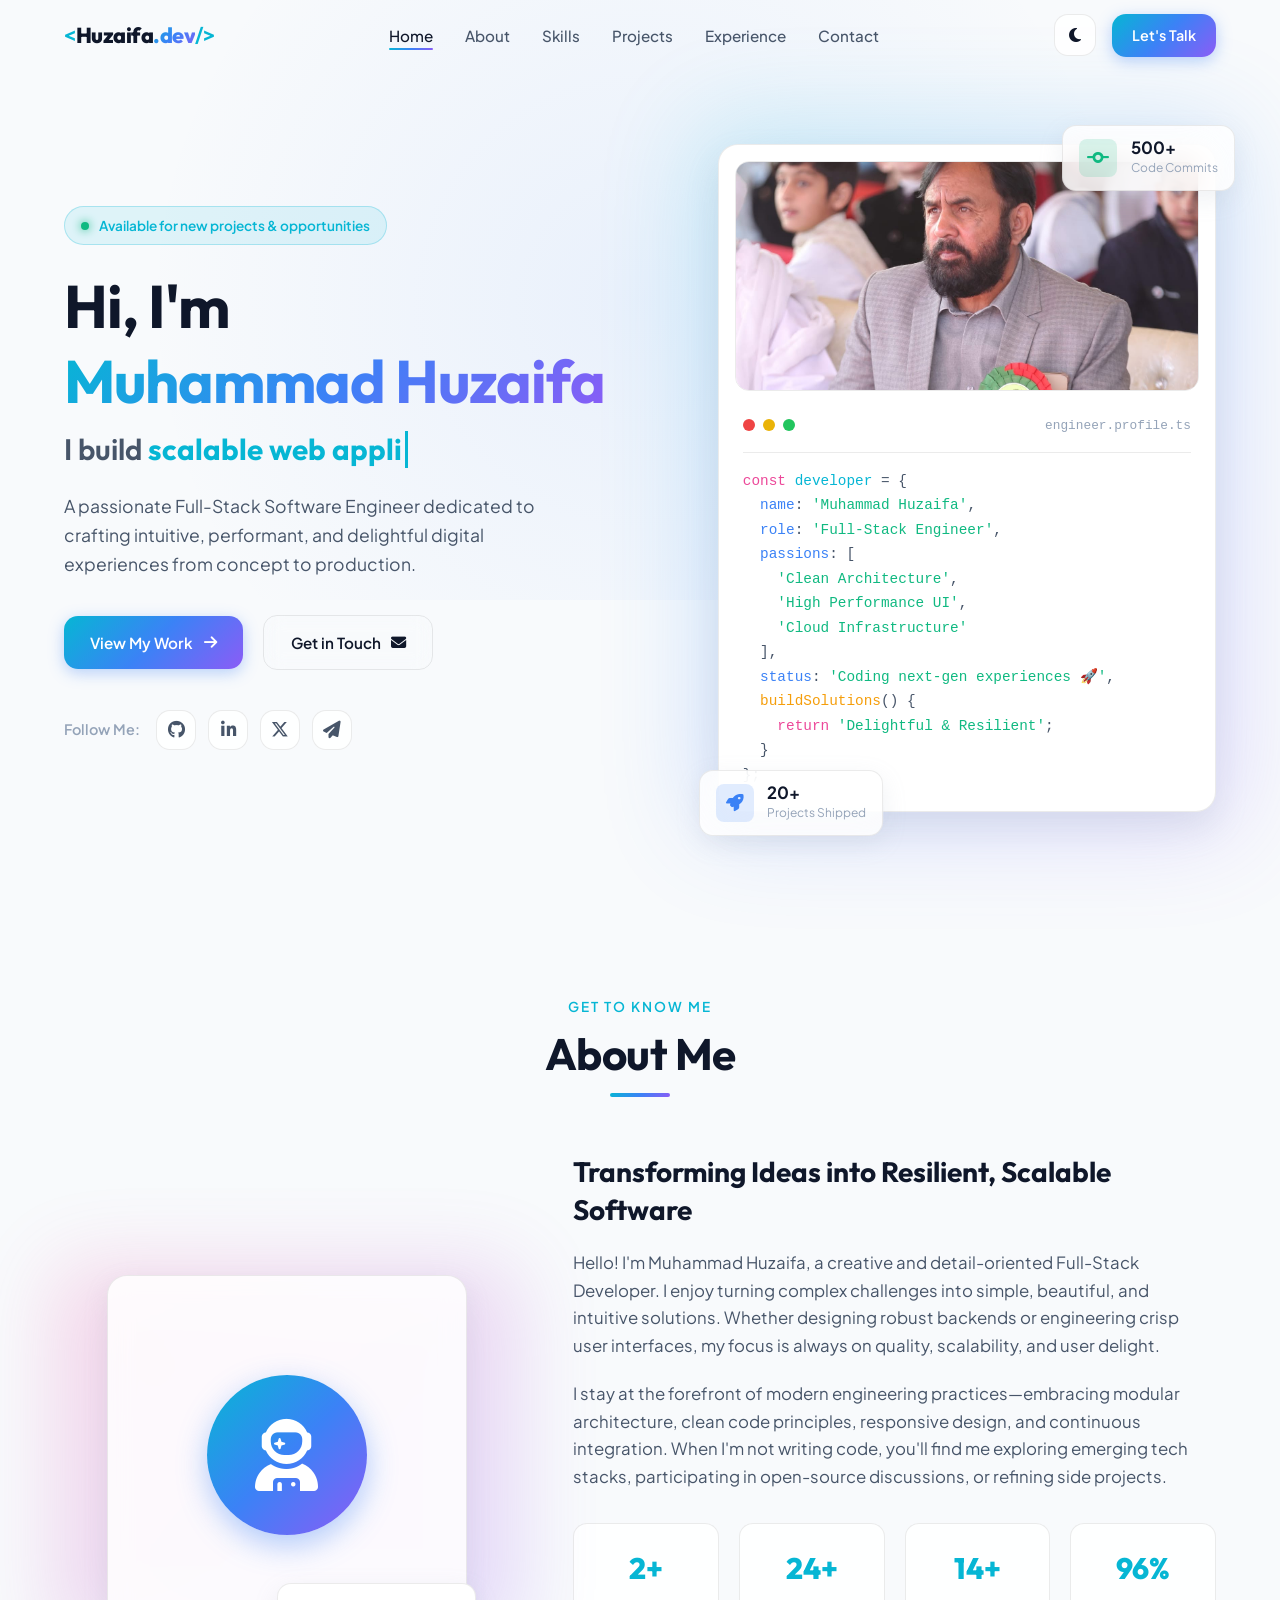
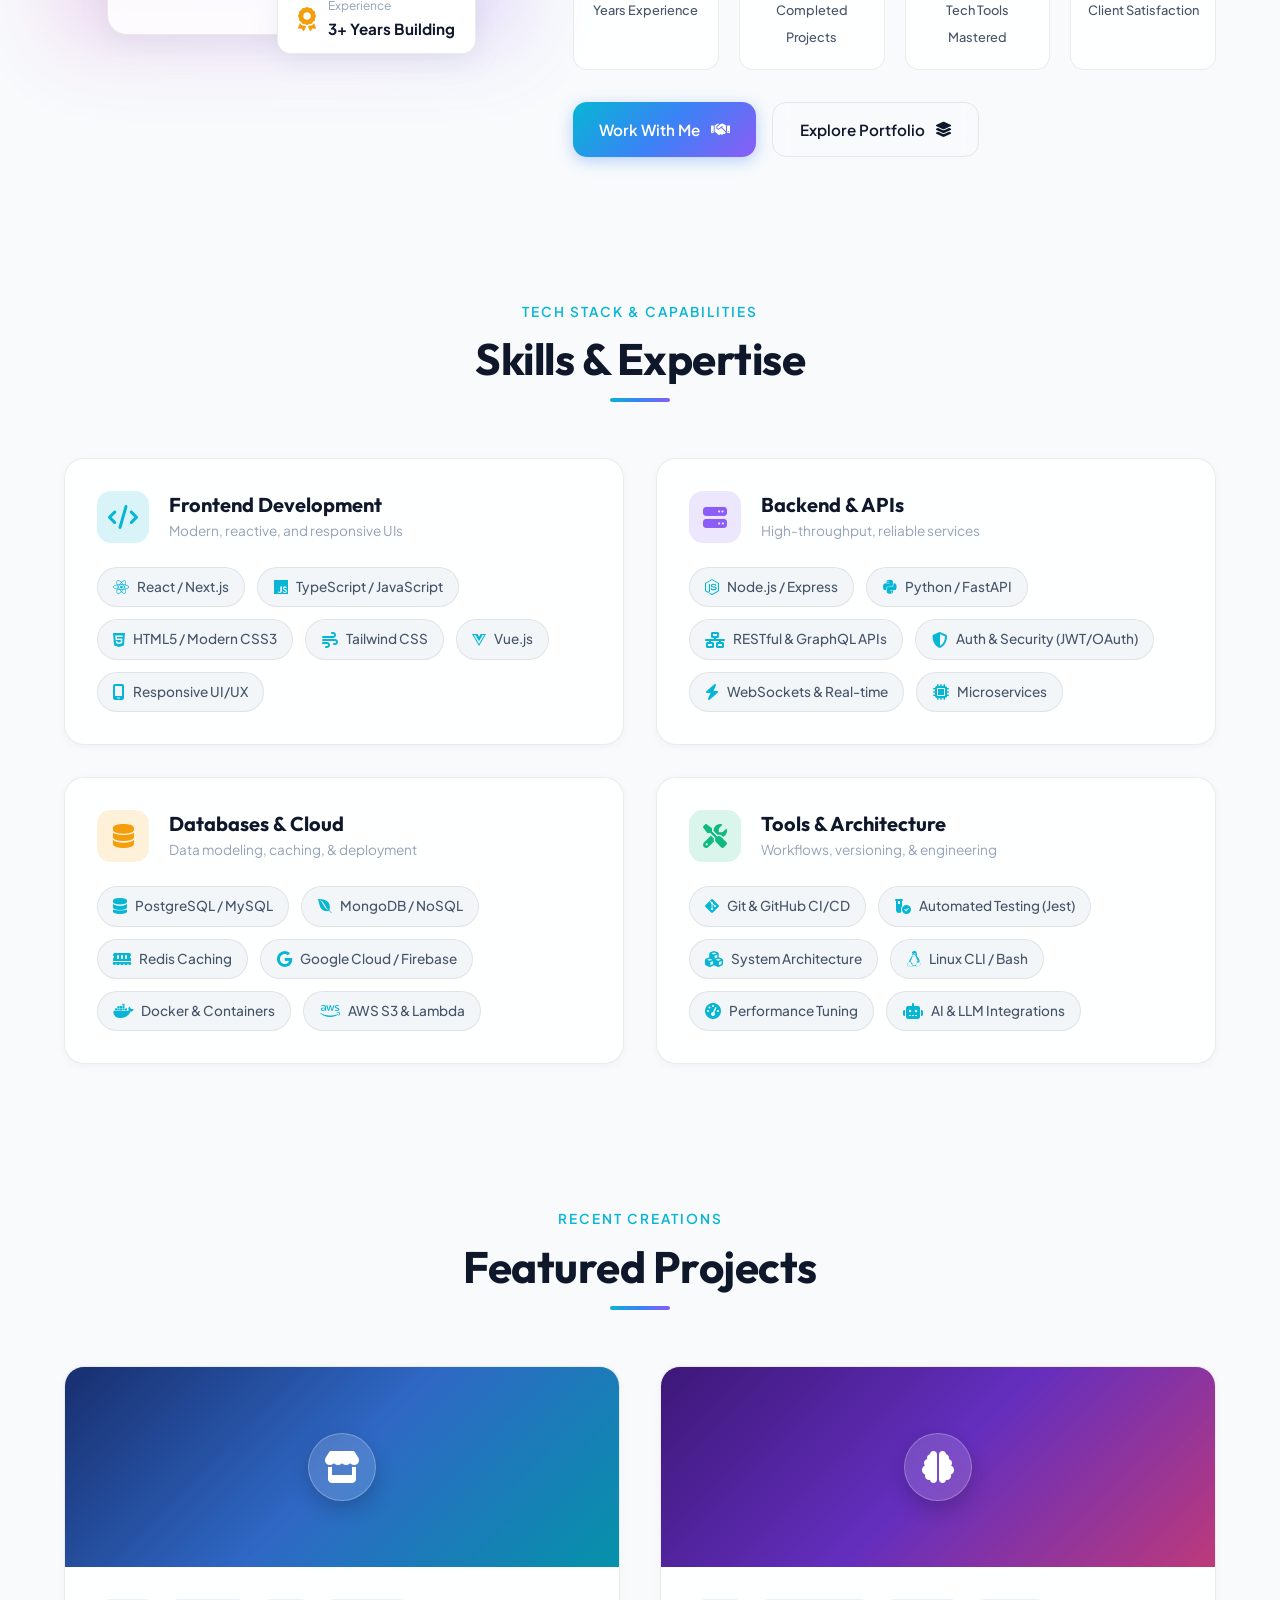
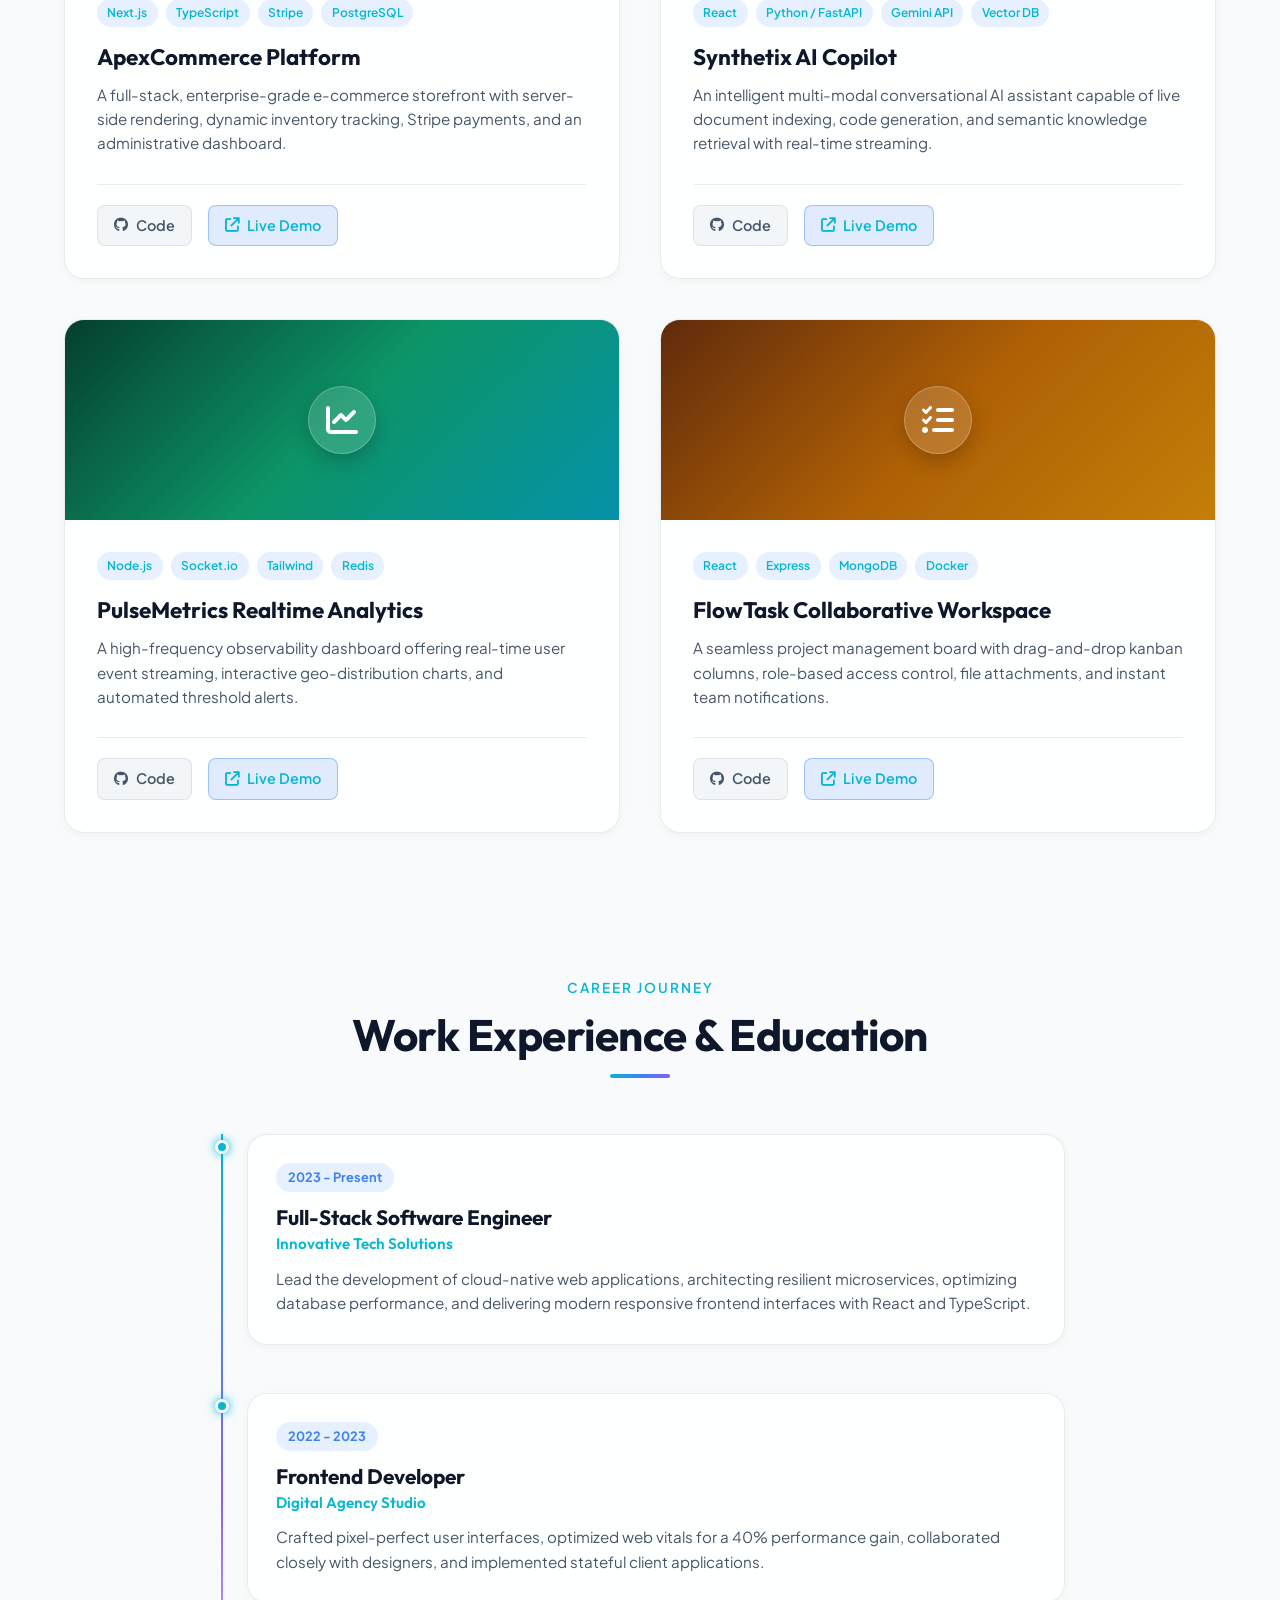
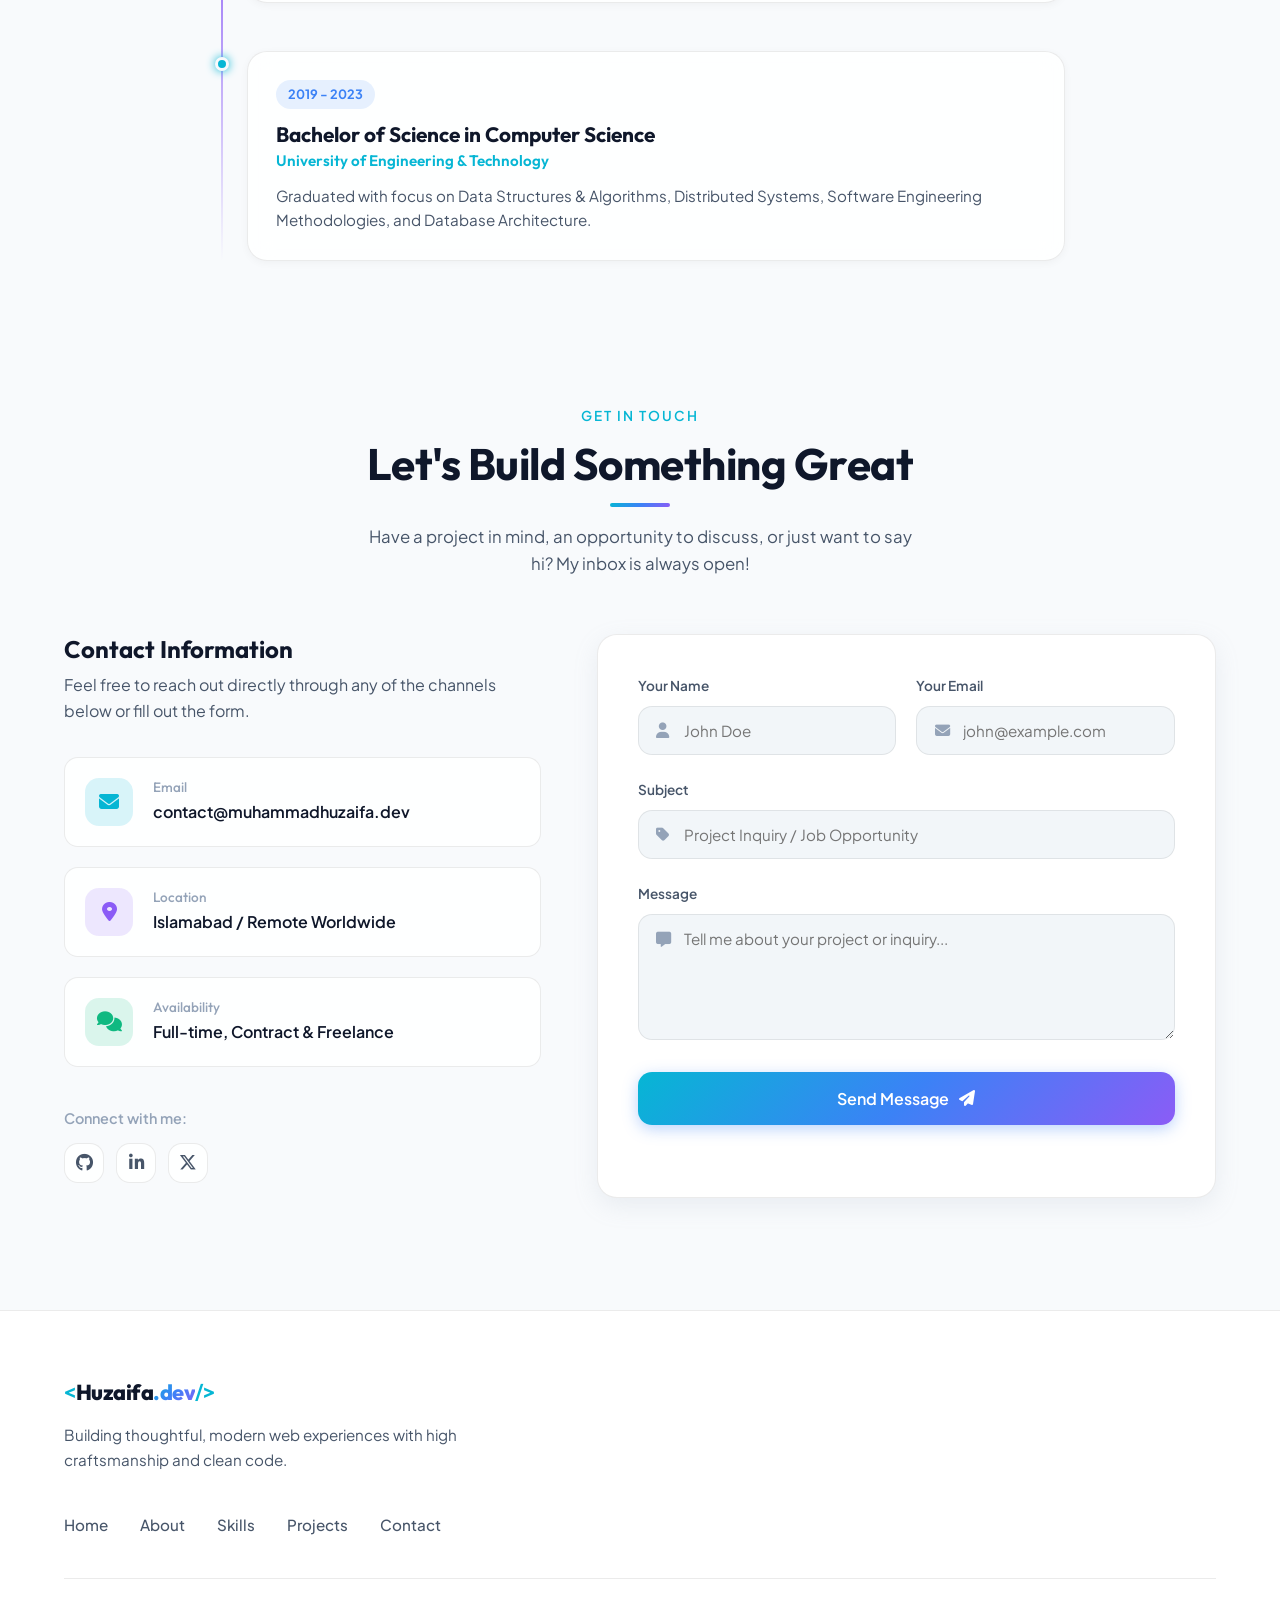
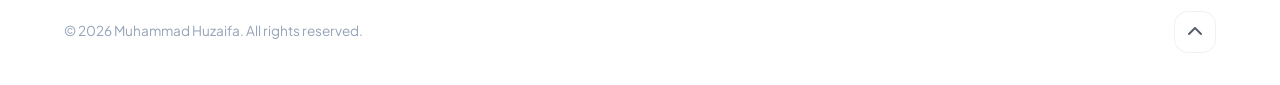
==== index.html @ 81ff8d7f "I added the CEO image" ====
<!DOCTYPE html>
<html lang="en" data-theme="dark">
<head>
  <meta charset="UTF-8">
  <meta name="viewport" content="width=device-width, initial-scale=1.0">
  <title>Muhammad Huzaifa | Full-Stack Developer & Software Engineer</title>
  <meta name="description" content="Personal portfolio of Muhammad Huzaifa - Full-Stack Developer building modern, scalable web applications and digital experiences.">
  
  <!-- Google Fonts: Plus Jakarta Sans & Outfit -->
  <link rel="preconnect" href="https://fonts.googleapis.com">
  <link rel="preconnect" href="https://fonts.gstatic.com" crossorigin>
  <link href="https://fonts.googleapis.com/css2?family=Outfit:wght@400;500;600;700;800&family=Plus+Jakarta+Sans:wght@300;400;500;600;700&display=swap" rel="stylesheet">
  
  <!-- FontAwesome Icons -->
  <link rel="stylesheet" href="https://cdnjs.cloudflare.com/ajax/libs/font-awesome/6.5.1/css/all.min.css">
  
  <!-- Stylesheet -->
  <link rel="stylesheet" href="styles.css">
</head>
<body>

  <!-- Navigation Bar -->
  <header class="header" id="header">
    <nav class="nav container">
      <a href="#home" class="nav-logo">
        <span class="logo-symbol">&lt;</span>Huzaifa<span class="logo-accent">.dev</span><span class="logo-symbol">/&gt;</span>
      </a>

      <div class="nav-menu" id="nav-menu">
        <ul class="nav-list">
          <li class="nav-item"><a href="#home" class="nav-link active-link">Home</a></li>
          <li class="nav-item"><a href="#about" class="nav-link">About</a></li>
          <li class="nav-item"><a href="#skills" class="nav-link">Skills</a></li>
          <li class="nav-item"><a href="#projects" class="nav-link">Projects</a></li>
          <li class="nav-item"><a href="#experience" class="nav-link">Experience</a></li>
          <li class="nav-item"><a href="#contact" class="nav-link">Contact</a></li>
        </ul>

        <div class="nav-close" id="nav-close">
          <i class="fa-solid fa-xmark"></i>
        </div>
      </div>

      <div class="nav-actions">
        <!-- Theme Toggle Button -->
        <button class="theme-toggle" id="theme-toggle" aria-label="Toggle Theme">
          <i class="fa-solid fa-sun theme-icon-light"></i>
          <i class="fa-solid fa-moon theme-icon-dark"></i>
        </button>

        <a href="#contact" class="btn btn-primary nav-cta">Let's Talk</a>

        <!-- Mobile Menu Toggle -->
        <div class="nav-toggle" id="nav-toggle" aria-label="Open Navigation Menu">
          <i class="fa-solid fa-bars-staggered"></i>
        </div>
      </div>
    </nav>
  </header>

  <main class="main">
    <!-- Hero Section -->
    <section class="hero section" id="home">
      <div class="hero-container container grid">
        <div class="hero-content">
          <div class="hero-badge">
            <span class="status-dot"></span>
            <span>Available for new projects & opportunities</span>
          </div>

          <h1 class="hero-title">
            Hi, I'm <span class="gradient-text">Muhammad Huzaifa</span>
          </h1>

          <h2 class="hero-subtitle">
            <span class="typed-text-prefix">I build </span>
            <span class="typed-text" id="typed-text">scalable web applications</span>
            <span class="cursor">&nbsp;</span>
          </h2>

          <p class="hero-description">
            A passionate Full-Stack Software Engineer dedicated to crafting intuitive, performant, and delightful digital experiences from concept to production.
          </p>

          <div class="hero-buttons">
            <a href="#projects" class="btn btn-primary">
              <span>View My Work</span>
              <i class="fa-solid fa-arrow-right"></i>
            </a>
            <a href="#contact" class="btn btn-outline">
              <span>Get in Touch</span>
              <i class="fa-solid fa-envelope"></i>
            </a>
          </div>

          <div class="hero-socials">
            <span class="social-label">Follow Me:</span>
            <div class="social-links">
              <a href="https://github.com" target="_blank" rel="noopener noreferrer" class="social-link" aria-label="GitHub">
                <i class="fa-brands fa-github"></i>
              </a>
              <a href="https://linkedin.com" target="_blank" rel="noopener noreferrer" class="social-link" aria-label="LinkedIn">
                <i class="fa-brands fa-linkedin-in"></i>
              </a>
              <a href="https://twitter.com" target="_blank" rel="noopener noreferrer" class="social-link" aria-label="Twitter">
                <i class="fa-brands fa-x-twitter"></i>
              </a>
              <a href="mailto:contact@muhammadhuzaifa.dev" class="social-link" aria-label="Email">
                <i class="fa-solid fa-paper-plane"></i>
              </a>
            </div>
          </div>
        </div>

        <div class="hero-visual">
          <div class="hero-card-glow"></div>
          <div class="hero-card">
            <div class="hero-ceo-image">
              <img src="ceo.jpg" alt="CEO at a community event">
            </div>
            <div class="code-editor-header">
              <div class="editor-dot dot-red"></div>
              <div class="editor-dot dot-yellow"></div>
              <div class="editor-dot dot-green"></div>
              <span class="editor-filename">engineer.profile.ts</span>
            </div>
            <pre class="code-editor-body"><code><span class="code-keyword">const</span> <span class="code-variable">developer</span> = {
  <span class="code-property">name</span>: <span class="code-string">'Muhammad Huzaifa'</span>,
  <span class="code-property">role</span>: <span class="code-string">'Full-Stack Engineer'</span>,
  <span class="code-property">passions</span>: [
    <span class="code-string">'Clean Architecture'</span>,
    <span class="code-string">'High Performance UI'</span>,
    <span class="code-string">'Cloud Infrastructure'</span>
  ],
  <span class="code-property">status</span>: <span class="code-string">'Coding next-gen experiences 🚀'</span>,
  <span class="code-method">buildSolutions</span>() {
    <span class="code-keyword">return</span> <span class="code-string">'Delightful &amp; Resilient'</span>;
  }
};</code></pre>

            <div class="floating-stat-card stat-1">
              <div class="stat-icon"><i class="fa-solid fa-code-commit"></i></div>
              <div class="stat-info">
                <span class="stat-number">500+</span>
                <span class="stat-text">Code Commits</span>
              </div>
            </div>

            <div class="floating-stat-card stat-2">
              <div class="stat-icon"><i class="fa-solid fa-rocket"></i></div>
              <div class="stat-info">
                <span class="stat-number">20+</span>
                <span class="stat-text">Projects Shipped</span>
              </div>
            </div>
          </div>
        </div>
      </div>
    </section>

    <!-- About Section -->
    <section class="about section" id="about">
      <div class="container">
        <div class="section-header text-center">
          <span class="section-tag">Get To Know Me</span>
          <h2 class="section-title">About Me</h2>
          <div class="section-bar"></div>
        </div>

        <div class="about-container grid">
          <div class="about-image-wrapper">
            <div class="about-card-glow"></div>
            <div class="about-avatar-card">
              <div class="avatar-circle">
                <i class="fa-solid fa-user-astronaut"></i>
              </div>
              <div class="avatar-badge">
                <i class="fa-solid fa-award"></i>
                <div>
                  <span class="badge-title">Experience</span>
                  <span class="badge-desc">3+ Years Building</span>
                </div>
              </div>
            </div>
          </div>

          <div class="about-content">
            <h3 class="about-heading">Transforming Ideas into Resilient, Scalable Software</h3>
            <p class="about-text">
              Hello! I'm Muhammad Huzaifa, a creative and detail-oriented Full-Stack Developer. I enjoy turning complex challenges into simple, beautiful, and intuitive solutions. Whether designing robust backends or engineering crisp user interfaces, my focus is always on quality, scalability, and user delight.
            </p>
            <p class="about-text">
              I stay at the forefront of modern engineering practices—embracing modular architecture, clean code principles, responsive design, and continuous integration. When I'm not writing code, you'll find me exploring emerging tech stacks, participating in open-source discussions, or refining side projects.
            </p>

            <div class="about-stats-grid">
              <div class="about-stat-box">
                <span class="about-stat-number" data-target="3">3+</span>
                <span class="about-stat-label">Years Experience</span>
              </div>
              <div class="about-stat-box">
                <span class="about-stat-number" data-target="25">25+</span>
                <span class="about-stat-label">Completed Projects</span>
              </div>
              <div class="about-stat-box">
                <span class="about-stat-number" data-target="15">15+</span>
                <span class="about-stat-label">Tech Tools Mastered</span>
              </div>
              <div class="about-stat-box">
                <span class="about-stat-number" data-target="99">99%</span>
                <span class="about-stat-label">Client Satisfaction</span>
              </div>
            </div>

            <div class="about-cta">
              <a href="#contact" class="btn btn-primary">
                <span>Work With Me</span>
                <i class="fa-solid fa-handshake"></i>
              </a>
              <a href="#projects" class="btn btn-outline">
                <span>Explore Portfolio</span>
                <i class="fa-solid fa-layer-group"></i>
              </a>
            </div>
          </div>
        </div>
      </div>
    </section>

    <!-- Skills Section -->
    <section class="skills section" id="skills">
      <div class="container">
        <div class="section-header text-center">
          <span class="section-tag">Tech Stack & Capabilities</span>
          <h2 class="section-title">Skills & Expertise</h2>
          <div class="section-bar"></div>
        </div>

        <div class="skills-grid grid">
          <!-- Frontend Category -->
          <div class="skill-category-card">
            <div class="skill-category-header">
              <div class="category-icon icon-cyan">
                <i class="fa-solid fa-code"></i>
              </div>
              <div>
                <h3 class="category-title">Frontend Development</h3>
                <p class="category-subtitle">Modern, reactive, and responsive UIs</p>
              </div>
            </div>
            <div class="skill-tags">
              <span class="skill-tag"><i class="fa-brands fa-react"></i> React / Next.js</span>
              <span class="skill-tag"><i class="fa-brands fa-js"></i> TypeScript / JavaScript</span>
              <span class="skill-tag"><i class="fa-brands fa-html5"></i> HTML5 / Modern CSS3</span>
              <span class="skill-tag"><i class="fa-solid fa-wind"></i> Tailwind CSS</span>
              <span class="skill-tag"><i class="fa-brands fa-vuejs"></i> Vue.js</span>
              <span class="skill-tag"><i class="fa-solid fa-mobile-screen"></i> Responsive UI/UX</span>
            </div>
          </div>

          <!-- Backend Category -->
          <div class="skill-category-card">
            <div class="skill-category-header">
              <div class="category-icon icon-purple">
                <i class="fa-solid fa-server"></i>
              </div>
              <div>
                <h3 class="category-title">Backend & APIs</h3>
                <p class="category-subtitle">High-throughput, reliable services</p>
              </div>
            </div>
            <div class="skill-tags">
              <span class="skill-tag"><i class="fa-brands fa-node-js"></i> Node.js / Express</span>
              <span class="skill-tag"><i class="fa-brands fa-python"></i> Python / FastAPI</span>
              <span class="skill-tag"><i class="fa-solid fa-network-wired"></i> RESTful & GraphQL APIs</span>
              <span class="skill-tag"><i class="fa-solid fa-shield-halved"></i> Auth & Security (JWT/OAuth)</span>
              <span class="skill-tag"><i class="fa-solid fa-bolt"></i> WebSockets & Real-time</span>
              <span class="skill-tag"><i class="fa-solid fa-microchip"></i> Microservices</span>
            </div>
          </div>

          <!-- Databases & Cloud -->
          <div class="skill-category-card">
            <div class="skill-category-header">
              <div class="category-icon icon-amber">
                <i class="fa-solid fa-database"></i>
              </div>
              <div>
                <h3 class="category-title">Databases & Cloud</h3>
                <p class="category-subtitle">Data modeling, caching, & deployment</p>
              </div>
            </div>
            <div class="skill-tags">
              <span class="skill-tag"><i class="fa-solid fa-database"></i> PostgreSQL / MySQL</span>
              <span class="skill-tag"><i class="fa-brands fa-envira"></i> MongoDB / NoSQL</span>
              <span class="skill-tag"><i class="fa-solid fa-memory"></i> Redis Caching</span>
              <span class="skill-tag"><i class="fa-brands fa-google"></i> Google Cloud / Firebase</span>
              <span class="skill-tag"><i class="fa-brands fa-docker"></i> Docker & Containers</span>
              <span class="skill-tag"><i class="fa-brands fa-aws"></i> AWS S3 & Lambda</span>
            </div>
          </div>

          <!-- Tools & Practices -->
          <div class="skill-category-card">
            <div class="skill-category-header">
              <div class="category-icon icon-green">
                <i class="fa-solid fa-screwdriver-wrench"></i>
              </div>
              <div>
                <h3 class="category-title">Tools & Architecture</h3>
                <p class="category-subtitle">Workflows, versioning, & engineering</p>
              </div>
            </div>
            <div class="skill-tags">
              <span class="skill-tag"><i class="fa-brands fa-git-alt"></i> Git & GitHub CI/CD</span>
              <span class="skill-tag"><i class="fa-solid fa-vial-circle-check"></i> Automated Testing (Jest)</span>
              <span class="skill-tag"><i class="fa-solid fa-cubes"></i> System Architecture</span>
              <span class="skill-tag"><i class="fa-brands fa-linux"></i> Linux CLI / Bash</span>
              <span class="skill-tag"><i class="fa-solid fa-gauge-high"></i> Performance Tuning</span>
              <span class="skill-tag"><i class="fa-solid fa-robot"></i> AI & LLM Integrations</span>
            </div>
          </div>
        </div>
      </div>
    </section>

    <!-- Projects Section -->
    <section class="projects section" id="projects">
      <div class="container">
        <div class="section-header text-center">
          <span class="section-tag">Recent Creations</span>
          <h2 class="section-title">Featured Projects</h2>
          <div class="section-bar"></div>
        </div>

        <div class="projects-grid grid">
          <!-- Project 1 -->
          <article class="project-card">
            <div class="project-banner banner-1">
              <div class="project-banner-overlay">
                <div class="project-icon-badge"><i class="fa-solid fa-store"></i></div>
              </div>
            </div>
            <div class="project-content">
              <div class="project-tags">
                <span class="project-tag">Next.js</span>
                <span class="project-tag">TypeScript</span>
                <span class="project-tag">Stripe</span>
                <span class="project-tag">PostgreSQL</span>
              </div>
              <h3 class="project-title">ApexCommerce Platform</h3>
              <p class="project-description">
                A full-stack, enterprise-grade e-commerce storefront with server-side rendering, dynamic inventory tracking, Stripe payments, and an administrative dashboard.
              </p>
              <div class="project-links">
                <a href="https://github.com" target="_blank" rel="noopener noreferrer" class="project-link" aria-label="View Source">
                  <i class="fa-brands fa-github"></i>
                  <span>Code</span>
                </a>
                <a href="#" class="project-link project-link-primary" aria-label="Live Demo">
                  <i class="fa-solid fa-arrow-up-right-from-square"></i>
                  <span>Live Demo</span>
                </a>
              </div>
            </div>
          </article>

          <!-- Project 2 -->
          <article class="project-card">
            <div class="project-banner banner-2">
              <div class="project-banner-overlay">
                <div class="project-icon-badge"><i class="fa-solid fa-brain"></i></div>
              </div>
            </div>
            <div class="project-content">
              <div class="project-tags">
                <span class="project-tag">React</span>
                <span class="project-tag">Python / FastAPI</span>
                <span class="project-tag">Gemini API</span>
                <span class="project-tag">Vector DB</span>
              </div>
              <h3 class="project-title">Synthetix AI Copilot</h3>
              <p class="project-description">
                An intelligent multi-modal conversational AI assistant capable of live document indexing, code generation, and semantic knowledge retrieval with real-time streaming.
              </p>
              <div class="project-links">
                <a href="https://github.com" target="_blank" rel="noopener noreferrer" class="project-link" aria-label="View Source">
                  <i class="fa-brands fa-github"></i>
                  <span>Code</span>
                </a>
                <a href="#" class="project-link project-link-primary" aria-label="Live Demo">
                  <i class="fa-solid fa-arrow-up-right-from-square"></i>
                  <span>Live Demo</span>
                </a>
              </div>
            </div>
          </article>

          <!-- Project 3 -->
          <article class="project-card">
            <div class="project-banner banner-3">
              <div class="project-banner-overlay">
                <div class="project-icon-badge"><i class="fa-solid fa-chart-line"></i></div>
              </div>
            </div>
            <div class="project-content">
              <div class="project-tags">
                <span class="project-tag">Node.js</span>
                <span class="project-tag">Socket.io</span>
                <span class="project-tag">Tailwind</span>
                <span class="project-tag">Redis</span>
              </div>
              <h3 class="project-title">PulseMetrics Realtime Analytics</h3>
              <p class="project-description">
                A high-frequency observability dashboard offering real-time user event streaming, interactive geo-distribution charts, and automated threshold alerts.
              </p>
              <div class="project-links">
                <a href="https://github.com" target="_blank" rel="noopener noreferrer" class="project-link" aria-label="View Source">
                  <i class="fa-brands fa-github"></i>
                  <span>Code</span>
                </a>
                <a href="#" class="project-link project-link-primary" aria-label="Live Demo">
                  <i class="fa-solid fa-arrow-up-right-from-square"></i>
                  <span>Live Demo</span>
                </a>
              </div>
            </div>
          </article>

          <!-- Project 4 -->
          <article class="project-card">
            <div class="project-banner banner-4">
              <div class="project-banner-overlay">
                <div class="project-icon-badge"><i class="fa-solid fa-list-check"></i></div>
              </div>
            </div>
            <div class="project-content">
              <div class="project-tags">
                <span class="project-tag">React</span>
                <span class="project-tag">Express</span>
                <span class="project-tag">MongoDB</span>
                <span class="project-tag">Docker</span>
              </div>
              <h3 class="project-title">FlowTask Collaborative Workspace</h3>
              <p class="project-description">
                A seamless project management board with drag-and-drop kanban columns, role-based access control, file attachments, and instant team notifications.
              </p>
              <div class="project-links">
                <a href="https://github.com" target="_blank" rel="noopener noreferrer" class="project-link" aria-label="View Source">
                  <i class="fa-brands fa-github"></i>
                  <span>Code</span>
                </a>
                <a href="#" class="project-link project-link-primary" aria-label="Live Demo">
                  <i class="fa-solid fa-arrow-up-right-from-square"></i>
                  <span>Live Demo</span>
                </a>
              </div>
            </div>
          </article>
        </div>
      </div>
    </section>

    <!-- Experience / Timeline Section -->
    <section class="experience section" id="experience">
      <div class="container">
        <div class="section-header text-center">
          <span class="section-tag">Career Journey</span>
          <h2 class="section-title">Work Experience & Education</h2>
          <div class="section-bar"></div>
        </div>

        <div class="timeline">
          <!-- Item 1 -->
          <div class="timeline-item">
            <div class="timeline-dot"></div>
            <div class="timeline-content">
              <div class="timeline-date">2023 - Present</div>
              <h3 class="timeline-title">Full-Stack Software Engineer</h3>
              <h4 class="timeline-company">Innovative Tech Solutions</h4>
              <p class="timeline-text">
                Lead the development of cloud-native web applications, architecting resilient microservices, optimizing database performance, and delivering modern responsive frontend interfaces with React and TypeScript.
              </p>
            </div>
          </div>

          <!-- Item 2 -->
          <div class="timeline-item">
            <div class="timeline-dot"></div>
            <div class="timeline-content">
              <div class="timeline-date">2022 - 2023</div>
              <h3 class="timeline-title">Frontend Developer</h3>
              <h4 class="timeline-company">Digital Agency Studio</h4>
              <p class="timeline-text">
                Crafted pixel-perfect user interfaces, optimized web vitals for a 40% performance gain, collaborated closely with designers, and implemented stateful client applications.
              </p>
            </div>
          </div>

          <!-- Item 3 -->
          <div class="timeline-item">
            <div class="timeline-dot"></div>
            <div class="timeline-content">
              <div class="timeline-date">2019 - 2023</div>
              <h3 class="timeline-title">Bachelor of Science in Computer Science</h3>
              <h4 class="timeline-company">University of Engineering &amp; Technology</h4>
              <p class="timeline-text">
                Graduated with focus on Data Structures &amp; Algorithms, Distributed Systems, Software Engineering Methodologies, and Database Architecture.
              </p>
            </div>
          </div>
        </div>
      </div>
    </section>

    <!-- Contact Section -->
    <section class="contact section" id="contact">
      <div class="container">
        <div class="section-header text-center">
          <span class="section-tag">Get In Touch</span>
          <h2 class="section-title">Let's Build Something Great</h2>
          <div class="section-bar"></div>
          <p class="section-description">
            Have a project in mind, an opportunity to discuss, or just want to say hi? My inbox is always open!
          </p>
        </div>

        <div class="contact-container grid">
          <!-- Contact Info -->
          <div class="contact-info">
            <h3 class="contact-subtitle">Contact Information</h3>
            <p class="contact-desc">
              Feel free to reach out directly through any of the channels below or fill out the form.
            </p>

            <div class="contact-cards">
              <div class="contact-card">
                <div class="contact-icon icon-cyan">
                  <i class="fa-solid fa-envelope"></i>
                </div>
                <div>
                  <h4 class="contact-card-title">Email</h4>
                  <a href="mailto:contact@muhammadhuzaifa.dev" class="contact-card-link">contact@muhammadhuzaifa.dev</a>
                </div>
              </div>

              <div class="contact-card">
                <div class="contact-icon icon-purple">
                  <i class="fa-solid fa-location-dot"></i>
                </div>
                <div>
                  <h4 class="contact-card-title">Location</h4>
                  <span class="contact-card-link">Islamabad / Remote Worldwide</span>
                </div>
              </div>

              <div class="contact-card">
                <div class="contact-icon icon-green">
                  <i class="fa-solid fa-comments"></i>
                </div>
                <div>
                  <h4 class="contact-card-title">Availability</h4>
                  <span class="contact-card-link">Full-time, Contract &amp; Freelance</span>
                </div>
              </div>
            </div>

            <div class="contact-social-section">
              <span class="social-title">Connect with me:</span>
              <div class="social-links">
                <a href="https://github.com" target="_blank" rel="noopener noreferrer" class="social-link" aria-label="GitHub">
                  <i class="fa-brands fa-github"></i>
                </a>
                <a href="https://linkedin.com" target="_blank" rel="noopener noreferrer" class="social-link" aria-label="LinkedIn">
                  <i class="fa-brands fa-linkedin-in"></i>
                </a>
                <a href="https://twitter.com" target="_blank" rel="noopener noreferrer" class="social-link" aria-label="Twitter">
                  <i class="fa-brands fa-x-twitter"></i>
                </a>
              </div>
            </div>
          </div>

          <!-- Contact Form -->
          <div class="contact-form-wrapper">
            <form class="contact-form" id="contact-form">
              <div class="form-group-row">
                <div class="form-group">
                  <label for="name" class="form-label">Your Name</label>
                  <div class="input-wrapper">
                    <i class="fa-solid fa-user input-icon"></i>
                    <input type="text" id="name" name="name" class="form-input" placeholder="John Doe" required>
                  </div>
                </div>

                <div class="form-group">
                  <label for="email" class="form-label">Your Email</label>
                  <div class="input-wrapper">
                    <i class="fa-solid fa-envelope input-icon"></i>
                    <input type="email" id="email" name="email" class="form-input" placeholder="john@example.com" required>
                  </div>
                </div>
              </div>

              <div class="form-group">
                <label for="subject" class="form-label">Subject</label>
                <div class="input-wrapper">
                  <i class="fa-solid fa-tag input-icon"></i>
                  <input type="text" id="subject" name="subject" class="form-input" placeholder="Project Inquiry / Job Opportunity" required>
                </div>
              </div>

              <div class="form-group">
                <label for="message" class="form-label">Message</label>
                <div class="input-wrapper textarea-wrapper">
                  <i class="fa-solid fa-message input-icon"></i>
                  <textarea id="message" name="message" class="form-input form-textarea" rows="5" placeholder="Tell me about your project or inquiry..." required></textarea>
                </div>
              </div>

              <button type="submit" class="btn btn-primary btn-submit" id="submit-btn">
                <span>Send Message</span>
                <i class="fa-solid fa-paper-plane"></i>
              </button>

              <div class="form-status" id="form-status"></div>
            </form>
          </div>
        </div>
      </div>
    </section>
  </main>

  <!-- Footer -->
  <footer class="footer">
    <div class="container footer-container">
      <div class="footer-brand">
        <a href="#home" class="nav-logo">
          <span class="logo-symbol">&lt;</span>Huzaifa<span class="logo-accent">.dev</span><span class="logo-symbol">/&gt;</span>
        </a>
        <p class="footer-tagline">
          Building thoughtful, modern web experiences with high craftsmanship and clean code.
        </p>
      </div>

      <div class="footer-links">
        <a href="#home">Home</a>
        <a href="#about">About</a>
        <a href="#skills">Skills</a>
        <a href="#projects">Projects</a>
        <a href="#contact">Contact</a>
      </div>

      <div class="footer-bottom">
        <p class="copyright">
          &copy; <span id="current-year"></span> Muhammad Huzaifa. All rights reserved.
        </p>
        <a href="#home" class="scroll-top" id="scroll-top" aria-label="Back to Top">
          <i class="fa-solid fa-chevron-up"></i>
        </a>
      </div>
    </div>
  </footer>

  <!-- Toast Notification -->
  <div class="toast" id="toast">
    <i class="fa-solid fa-circle-check toast-icon"></i>
    <span class="toast-message" id="toast-message">Message sent successfully!</span>
  </div>

  <!-- JavaScript -->
  <script src="script.js"></script>
</body>
</html>
---- styles.css ----
/* ==========================================================================
   CSS VARIABLES & THEMING
   ========================================================================== */
:root {
  /* Color Palette - Dark Theme (Default) */
  --bg-primary: #0b0f19;
  --bg-secondary: #111827;
  --bg-card: rgba(17, 24, 39, 0.75);
  --bg-card-hover: rgba(31, 41, 55, 0.85);
  --bg-glass: rgba(11, 15, 25, 0.8);
  --bg-input: rgba(15, 23, 42, 0.6);

  --text-primary: #f8fafc;
  --text-secondary: #94a3b8;
  --text-muted: #64748b;

  --accent-cyan: #06b6d4;
  --accent-blue: #3b82f6;
  --accent-indigo: #6366f1;
  --accent-purple: #8b5cf6;
  --accent-pink: #ec4899;
  --accent-green: #10b981;
  --accent-amber: #f59e0b;

  --gradient-primary: linear-gradient(135deg, #06b6d4 0%, #3b82f6 50%, #8b5cf6 100%);
  --gradient-accent: linear-gradient(135deg, #ec4899 0%, #8b5cf6 100%);
  --gradient-card: linear-gradient(135deg, rgba(255, 255, 255, 0.05) 0%, rgba(255, 255, 255, 0.01) 100%);
  --gradient-glow: radial-gradient(circle, rgba(59, 130, 246, 0.15) 0%, rgba(0, 0, 0, 0) 70%);

  --border-color: rgba(255, 255, 255, 0.08);
  --border-focus: rgba(59, 130, 246, 0.5);

  --shadow-sm: 0 2px 8px rgba(0, 0, 0, 0.2);
  --shadow-md: 0 8px 24px rgba(0, 0, 0, 0.35);
  --shadow-lg: 0 16px 32px rgba(0, 0, 0, 0.45);
  --shadow-glow: 0 0 30px rgba(59, 130, 246, 0.25);

  /* Typography */
  --font-heading: 'Outfit', -apple-system, BlinkMacSystemFont, 'Segoe UI', Roboto, sans-serif;
  --font-body: 'Plus Jakarta Sans', -apple-system, BlinkMacSystemFont, 'Segoe UI', Roboto, sans-serif;

  /* Layout */
  --container-max-width: 1200px;
  --header-height: 4.5rem;
  --border-radius-sm: 0.5rem;
  --border-radius-md: 0.875rem;
  --border-radius-lg: 1.25rem;
  --border-radius-full: 9999px;

  /* Transitions */
  --transition-fast: 0.2s ease;
  --transition-normal: 0.3s cubic-bezier(0.4, 0, 0.2, 1);
  --transition-slow: 0.5s cubic-bezier(0.4, 0, 0.2, 1);
}

/* Light Theme Variables */
[data-theme="light"] {
  --bg-primary: #f8fafc;
  --bg-secondary: #ffffff;
  --bg-card: rgba(255, 255, 255, 0.85);
  --bg-card-hover: rgba(255, 255, 255, 0.95);
  --bg-glass: rgba(248, 250, 252, 0.85);
  --bg-input: rgba(241, 245, 249, 0.9);

  --text-primary: #0f172a;
  --text-secondary: #475569;
  --text-muted: #94a3b8;

  --border-color: rgba(0, 0, 0, 0.08);
  --border-focus: rgba(59, 130, 246, 0.6);

  --shadow-sm: 0 2px 8px rgba(0, 0, 0, 0.04);
  --shadow-md: 0 8px 24px rgba(148, 163, 184, 0.15);
  --shadow-lg: 0 16px 32px rgba(148, 163, 184, 0.2);
  --shadow-glow: 0 0 30px rgba(59, 130, 246, 0.15);

  --gradient-glow: radial-gradient(circle, rgba(59, 130, 246, 0.08) 0%, rgba(255, 255, 255, 0) 70%);
}

/* ==========================================================================
   RESET & BASE STYLES
   ========================================================================== */
*, *::before, *::after {
  box-sizing: border-box;
  margin: 0;
  padding: 0;
}

html {
  scroll-behavior: smooth;
  font-size: 16px;
}

body {
  font-family: var(--font-body);
  background-color: var(--bg-primary);
  color: var(--text-primary);
  line-height: 1.65;
  overflow-x: hidden;
  transition: background-color var(--transition-normal), color var(--transition-normal);
}

h1, h2, h3, h4, h5, h6 {
  font-family: var(--font-heading);
  color: var(--text-primary);
  font-weight: 700;
  line-height: 1.25;
}

p {
  color: var(--text-secondary);
}

a {
  text-decoration: none;
  color: inherit;
  transition: color var(--transition-fast);
}

ul {
  list-style: none;
}

img {
  max-width: 100%;
  height: auto;
  display: block;
}

button, input, textarea {
  font-family: inherit;
  font-size: inherit;
  border: none;
  outline: none;
}

/* ==========================================================================
   REUSABLE UTILITIES & LAYOUT
   ========================================================================== */
.container {
  width: 90%;
  max-width: var(--container-max-width);
  margin-inline: auto;
}

.grid {
  display: grid;
  gap: 2rem;
}

.section {
  padding-block: 6rem 3rem;
  position: relative;
}

.text-center {
  text-align: center;
}

.gradient-text {
  background: var(--gradient-primary);
  -webkit-background-clip: text;
  background-clip: text;
  -webkit-text-fill-color: transparent;
  display: inline-block;
}

/* Section Header */
.section-header {
  margin-bottom: 3.5rem;
  display: flex;
  flex-direction: column;
  align-items: center;
}

.section-tag {
  font-size: 0.85rem;
  font-weight: 600;
  text-transform: uppercase;
  letter-spacing: 2px;
  color: var(--accent-cyan);
  margin-bottom: 0.5rem;
}

.section-title {
  font-size: clamp(2rem, 4vw, 2.75rem);
  letter-spacing: -0.5px;
}

.section-bar {
  width: 60px;
  height: 4px;
  border-radius: var(--border-radius-full);
  background: var(--gradient-primary);
  margin-top: 0.75rem;
}

.section-description {
  max-width: 550px;
  margin-top: 1rem;
  font-size: 1.05rem;
}

/* Buttons */
.btn {
  display: inline-flex;
  align-items: center;
  justify-content: center;
  gap: 0.65rem;
  padding: 0.85rem 1.65rem;
  border-radius: var(--border-radius-md);
  font-size: 0.95rem;
  font-weight: 600;
  cursor: pointer;
  transition: all var(--transition-fast);
  white-space: nowrap;
}

.btn-primary {
  background: var(--gradient-primary);
  color: #ffffff;
  box-shadow: 0 4px 15px rgba(59, 130, 246, 0.35);
}

.btn-primary:hover {
  transform: translateY(-2px);
  box-shadow: 0 8px 25px rgba(59, 130, 246, 0.5);
}

.btn-outline {
  background: transparent;
  color: var(--text-primary);
  border: 1px solid var(--border-color);
  backdrop-filter: blur(10px);
}

.btn-outline:hover {
  background: var(--bg-card-hover);
  border-color: var(--accent-blue);
  transform: translateY(-2px);
}

/* ==========================================================================
   HEADER & NAVBAR
   ========================================================================== */
.header {
  position: fixed;
  top: 0;
  left: 0;
  width: 100%;
  height: var(--header-height);
  z-index: 1000;
  background-color: transparent;
  transition: background-color var(--transition-normal), backdrop-filter var(--transition-normal), border-color var(--transition-normal), box-shadow var(--transition-normal);
  border-bottom: 1px solid transparent;
}

.header.scrolled {
  background-color: var(--bg-glass);
  backdrop-filter: blur(16px);
  -webkit-backdrop-filter: blur(16px);
  border-bottom: 1px solid var(--border-color);
  box-shadow: var(--shadow-sm);
}

.nav {
  height: 100%;
  display: flex;
  align-items: center;
  justify-content: space-between;
}

.nav-logo {
  font-family: var(--font-heading);
  font-size: 1.35rem;
  font-weight: 800;
  color: var(--text-primary);
  display: flex;
  align-items: center;
  letter-spacing: -0.5px;
}

.logo-symbol {
  color: var(--accent-cyan);
  font-weight: 600;
}

.logo-accent {
  background: var(--gradient-primary);
  -webkit-background-clip: text;
  background-clip: text;
  -webkit-text-fill-color: transparent;
}

.nav-list {
  display: flex;
  align-items: center;
  gap: 2rem;
}

.nav-link {
  font-size: 0.95rem;
  font-weight: 500;
  color: var(--text-secondary);
  position: relative;
  padding-block: 0.35rem;
  transition: color var(--transition-fast);
}

.nav-link::after {
  content: '';
  position: absolute;
  bottom: 0;
  left: 0;
  width: 0;
  height: 2px;
  background: var(--gradient-primary);
  border-radius: var(--border-radius-full);
  transition: width var(--transition-normal);
}

.nav-link:hover,
.nav-link.active-link {
  color: var(--text-primary);
}

.nav-link.active-link::after,
.nav-link:hover::after {
  width: 100%;
}

.nav-actions {
  display: flex;
  align-items: center;
  gap: 1rem;
}

.theme-toggle {
  width: 42px;
  height: 42px;
  border-radius: var(--border-radius-md);
  background: var(--bg-card);
  border: 1px solid var(--border-color);
  color: var(--text-primary);
  display: flex;
  align-items: center;
  justify-content: center;
  cursor: pointer;
  transition: all var(--transition-fast);
}

.theme-toggle:hover {
  background: var(--bg-card-hover);
  border-color: var(--accent-blue);
  transform: rotate(15deg);
}

[data-theme="dark"] .theme-icon-light {
  display: block;
}
[data-theme="dark"] .theme-icon-dark {
  display: none;
}

[data-theme="light"] .theme-icon-light {
  display: none;
}
[data-theme="light"] .theme-icon-dark {
  display: block;
}

.nav-cta {
  padding: 0.6rem 1.25rem;
  font-size: 0.9rem;
}

.nav-toggle,
.nav-close {
  display: none;
  font-size: 1.35rem;
  color: var(--text-primary);
  cursor: pointer;
}

/* ==========================================================================
   HERO SECTION
   ========================================================================== */
.hero {
  min-height: 100vh;
  display: flex;
  align-items: center;
  padding-top: calc(var(--header-height) + 2rem);
  background: var(--gradient-glow);
  background-position: top center;
  background-size: 100% 600px;
  background-repeat: no-repeat;
}

.hero-container {
  grid-template-columns: 1.2fr 1fr;
  align-items: center;
  gap: 3.5rem;
}

.hero-badge {
  display: inline-flex;
  align-items: center;
  gap: 0.6rem;
  padding: 0.45rem 1rem;
  border-radius: var(--border-radius-full);
  background: rgba(6, 182, 212, 0.1);
  border: 1px solid rgba(6, 182, 212, 0.25);
  color: var(--accent-cyan);
  font-size: 0.85rem;
  font-weight: 600;
  margin-bottom: 1.5rem;
}

.status-dot {
  width: 8px;
  height: 8px;
  border-radius: 50%;
  background-color: var(--accent-green);
  box-shadow: 0 0 10px var(--accent-green);
  animation: pulse-dot 2s infinite;
}

@keyframes pulse-dot {
  0%, 100% { transform: scale(1); opacity: 1; }
  50% { transform: scale(1.4); opacity: 0.7; }
}

.hero-title {
  font-size: clamp(2.5rem, 5.5vw, 3.75rem);
  margin-bottom: 0.75rem;
  letter-spacing: -1px;
}

.hero-subtitle {
  font-size: clamp(1.25rem, 2.5vw, 1.85rem);
  font-weight: 600;
  color: var(--text-secondary);
  margin-bottom: 1.5rem;
  display: flex;
  align-items: center;
  flex-wrap: wrap;
}

.typed-text {
  color: var(--accent-cyan);
  font-weight: 700;
  margin-left: 0.35rem;
}

.cursor {
  display: inline-block;
  background-color: var(--accent-cyan);
  margin-left: 0.2rem;
  width: 3px;
  animation: blink 1s infinite;
}

@keyframes blink {
  0%, 49% { background-color: var(--accent-cyan); }
  50%, 100% { background-color: transparent; }
}

.hero-description {
  font-size: 1.1rem;
  max-width: 520px;
  margin-bottom: 2.25rem;
}

.hero-buttons {
  display: flex;
  align-items: center;
  gap: 1.25rem;
  margin-bottom: 2.5rem;
}

.hero-socials {
  display: flex;
  align-items: center;
  gap: 1rem;
}

.social-label {
  font-size: 0.9rem;
  font-weight: 600;
  color: var(--text-muted);
}

.social-links {
  display: flex;
  align-items: center;
  gap: 0.75rem;
}

.social-link {
  width: 40px;
  height: 40px;
  border-radius: var(--border-radius-md);
  background: var(--bg-card);
  border: 1px solid var(--border-color);
  color: var(--text-secondary);
  display: flex;
  align-items: center;
  justify-content: center;
  font-size: 1.1rem;
  transition: all var(--transition-fast);
}

.social-link:hover {
  color: #ffffff;
  background: var(--accent-blue);
  border-color: var(--accent-blue);
  transform: translateY(-3px);
  box-shadow: 0 6px 15px rgba(59, 130, 246, 0.35);
}

/* Hero Visual / Code Editor Card */
.hero-visual {
  position: relative;
}

.hero-card-glow {
  position: absolute;
  inset: -20px;
  background: var(--gradient-primary);
  filter: blur(50px);
  opacity: 0.2;
  border-radius: var(--border-radius-lg);
  z-index: 0;
}

.hero-card {
  position: relative;
  z-index: 1;
  background: var(--bg-secondary);
  border: 1px solid var(--border-color);
  border-radius: var(--border-radius-lg);
  box-shadow: var(--shadow-lg);
  backdrop-filter: blur(12px);
  overflow: visible;
  padding: 1.5rem;
}

.hero-ceo-image {
  height: 230px;
  margin: -0.5rem -0.5rem 1.5rem;
  overflow: hidden;
  border-radius: var(--border-radius-md);
  border: 1px solid var(--border-color);
}

.hero-ceo-image img {
  width: 100%;
  height: 100%;
  object-fit: cover;
  object-position: center 34%;
}

.code-editor-header {
  display: flex;
  align-items: center;
  gap: 0.5rem;
  padding-bottom: 1rem;
  margin-bottom: 1rem;
  border-bottom: 1px solid var(--border-color);
}

.editor-dot {
  width: 12px;
  height: 12px;
  border-radius: 50%;
}

.dot-red { background: #ef4444; }
.dot-yellow { background: #eab308; }
.dot-green { background: #22c55e; }

.editor-filename {
  font-family: monospace;
  font-size: 0.8rem;
  color: var(--text-muted);
  margin-left: auto;
}

.code-editor-body {
  font-family: 'Consolas', 'Courier New', monospace;
  font-size: 0.9rem;
  line-height: 1.7;
  color: var(--text-secondary);
  overflow-x: auto;
}

.code-keyword { color: var(--accent-pink); }
.code-variable { color: var(--accent-cyan); }
.code-property { color: var(--accent-blue); }
.code-string { color: var(--accent-green); }
.code-method { color: var(--accent-amber); }

/* Floating Stats */
.floating-stat-card {
  position: absolute;
  background: var(--bg-card);
  backdrop-filter: blur(16px);
  -webkit-backdrop-filter: blur(16px);
  border: 1px solid var(--border-color);
  border-radius: var(--border-radius-md);
  padding: 0.75rem 1rem;
  display: flex;
  align-items: center;
  gap: 0.85rem;
  box-shadow: var(--shadow-md);
  animation: float 4s ease-in-out infinite;
}

.stat-1 {
  top: -20px;
  right: -20px;
  animation-delay: 0s;
}

.stat-2 {
  bottom: -25px;
  left: -20px;
  animation-delay: 2s;
}

@keyframes float {
  0%, 100% { transform: translateY(0px); }
  50% { transform: translateY(-8px); }
}

.stat-icon {
  width: 38px;
  height: 38px;
  border-radius: var(--border-radius-sm);
  background: rgba(59, 130, 246, 0.15);
  color: var(--accent-blue);
  display: flex;
  align-items: center;
  justify-content: center;
  font-size: 1.1rem;
}

.stat-1 .stat-icon {
  background: rgba(16, 185, 129, 0.15);
  color: var(--accent-green);
}

.stat-info {
  display: flex;
  flex-direction: column;
}

.stat-number {
  font-size: 1.05rem;
  font-weight: 700;
  color: var(--text-primary);
  line-height: 1.2;
}

.stat-text {
  font-size: 0.75rem;
  color: var(--text-muted);
}

/* ==========================================================================
   ABOUT SECTION
   ========================================================================== */
.about-container {
  grid-template-columns: 0.9fr 1.3fr;
  align-items: center;
  gap: 4rem;
}

.about-image-wrapper {
  position: relative;
  display: flex;
  justify-content: center;
}

.about-card-glow {
  position: absolute;
  inset: -10px;
  background: var(--gradient-accent);
  filter: blur(40px);
  opacity: 0.2;
  border-radius: var(--border-radius-lg);
}

.about-avatar-card {
  position: relative;
  width: 100%;
  max-width: 360px;
  aspect-ratio: 1/1;
  background: var(--bg-card);
  border: 1px solid var(--border-color);
  border-radius: var(--border-radius-lg);
  backdrop-filter: blur(12px);
  box-shadow: var(--shadow-md);
  display: flex;
  align-items: center;
  justify-content: center;
  overflow: visible;
}

.avatar-circle {
  width: 160px;
  height: 160px;
  border-radius: 50%;
  background: var(--gradient-primary);
  display: flex;
  align-items: center;
  justify-content: center;
  font-size: 4.5rem;
  color: #ffffff;
  box-shadow: 0 10px 30px rgba(59, 130, 246, 0.4);
}

.avatar-badge {
  position: absolute;
  bottom: -20px;
  right: -10px;
  background: var(--bg-secondary);
  border: 1px solid var(--border-color);
  border-radius: var(--border-radius-md);
  padding: 0.75rem 1.25rem;
  display: flex;
  align-items: center;
  gap: 0.75rem;
  box-shadow: var(--shadow-md);
}

.avatar-badge i {
  font-size: 1.5rem;
  color: var(--accent-amber);
}

.badge-title {
  display: block;
  font-size: 0.75rem;
  color: var(--text-muted);
}

.badge-desc {
  display: block;
  font-size: 0.95rem;
  font-weight: 700;
  color: var(--text-primary);
}

.about-heading {
  font-size: 1.75rem;
  margin-bottom: 1.25rem;
  line-height: 1.35;
}

.about-text {
  font-size: 1.05rem;
  margin-bottom: 1.25rem;
}

.about-stats-grid {
  display: grid;
  grid-template-columns: repeat(4, 1fr);
  gap: 1.25rem;
  margin-block: 2rem;
}

.about-stat-box {
  background: var(--bg-card);
  border: 1px solid var(--border-color);
  border-radius: var(--border-radius-md);
  padding: 1.25rem 1rem;
  text-align: center;
  transition: transform var(--transition-fast), border-color var(--transition-fast);
}

.about-stat-box:hover {
  transform: translateY(-4px);
  border-color: var(--accent-blue);
}

.about-stat-number {
  display: block;
  font-size: 1.85rem;
  font-weight: 800;
  font-family: var(--font-heading);
  color: var(--accent-cyan);
  margin-bottom: 0.25rem;
}

.about-stat-label {
  font-size: 0.8rem;
  color: var(--text-secondary);
  font-weight: 500;
}

.about-cta {
  display: flex;
  gap: 1rem;
}

/* ==========================================================================
   SKILLS SECTION
   ========================================================================== */
.skills-grid {
  grid-template-columns: repeat(2, 1fr);
  gap: 2rem;
}

.skill-category-card {
  background: var(--bg-card);
  border: 1px solid var(--border-color);
  border-radius: var(--border-radius-lg);
  padding: 2rem;
  backdrop-filter: blur(12px);
  box-shadow: var(--shadow-sm);
  transition: transform var(--transition-normal), border-color var(--transition-normal), box-shadow var(--transition-normal);
}

.skill-category-card:hover {
  transform: translateY(-5px);
  border-color: var(--border-focus);
  box-shadow: var(--shadow-glow);
}

.skill-category-header {
  display: flex;
  align-items: center;
  gap: 1.25rem;
  margin-bottom: 1.5rem;
}

.category-icon {
  width: 52px;
  height: 52px;
  border-radius: var(--border-radius-md);
  display: flex;
  align-items: center;
  justify-content: center;
  font-size: 1.5rem;
}

.icon-cyan {
  background: rgba(6, 182, 212, 0.15);
  color: var(--accent-cyan);
}

.icon-purple {
  background: rgba(139, 92, 246, 0.15);
  color: var(--accent-purple);
}

.icon-amber {
  background: rgba(245, 158, 11, 0.15);
  color: var(--accent-amber);
}

.icon-green {
  background: rgba(16, 185, 129, 0.15);
  color: var(--accent-green);
}

.category-title {
  font-size: 1.25rem;
  margin-bottom: 0.2rem;
}

.category-subtitle {
  font-size: 0.85rem;
  color: var(--text-muted);
}

.skill-tags {
  display: flex;
  flex-wrap: wrap;
  gap: 0.75rem;
}

.skill-tag {
  display: inline-flex;
  align-items: center;
  gap: 0.5rem;
  padding: 0.5rem 0.95rem;
  background: var(--bg-input);
  border: 1px solid var(--border-color);
  border-radius: var(--border-radius-full);
  font-size: 0.85rem;
  font-weight: 500;
  color: var(--text-secondary);
  transition: all var(--transition-fast);
}

.skill-tag:hover {
  color: var(--text-primary);
  background: var(--bg-card-hover);
  border-color: var(--accent-blue);
  transform: translateY(-2px);
}

.skill-tag i {
  font-size: 1rem;
  color: var(--accent-cyan);
}

/* ==========================================================================
   PROJECTS SECTION
   ========================================================================== */
.projects-grid {
  grid-template-columns: repeat(2, 1fr);
  gap: 2.5rem;
}

.project-card {
  background: var(--bg-card);
  border: 1px solid var(--border-color);
  border-radius: var(--border-radius-lg);
  overflow: hidden;
  box-shadow: var(--shadow-sm);
  display: flex;
  flex-direction: column;
  transition: transform var(--transition-normal), border-color var(--transition-normal), box-shadow var(--transition-normal);
}

.project-card:hover {
  transform: translateY(-6px);
  border-color: var(--border-focus);
  box-shadow: var(--shadow-glow);
}

.project-banner {
  height: 200px;
  position: relative;
  display: flex;
  align-items: center;
  justify-content: center;
  overflow: hidden;
}

.banner-1 {
  background: linear-gradient(135deg, #1e3a8a 0%, #3b82f6 50%, #06b6d4 100%);
}

.banner-2 {
  background: linear-gradient(135deg, #4c1d95 0%, #7c3aed 50%, #ec4899 100%);
}

.banner-3 {
  background: linear-gradient(135deg, #064e3b 0%, #10b981 50%, #06b6d4 100%);
}

.banner-4 {
  background: linear-gradient(135deg, #78350f 0%, #d97706 50%, #f59e0b 100%);
}

.project-banner-overlay {
  position: absolute;
  inset: 0;
  background: rgba(0, 0, 0, 0.2);
  display: flex;
  align-items: center;
  justify-content: center;
  transition: background var(--transition-fast);
}

.project-card:hover .project-banner-overlay {
  background: rgba(0, 0, 0, 0.05);
}

.project-icon-badge {
  width: 68px;
  height: 68px;
  border-radius: 50%;
  background: rgba(255, 255, 255, 0.15);
  backdrop-filter: blur(10px);
  border: 1px solid rgba(255, 255, 255, 0.25);
  display: flex;
  align-items: center;
  justify-content: center;
  font-size: 2rem;
  color: #ffffff;
  box-shadow: 0 8px 20px rgba(0, 0, 0, 0.2);
  transition: transform var(--transition-normal);
}

.project-card:hover .project-icon-badge {
  transform: scale(1.15) rotate(5deg);
}

.project-content {
  padding: 2rem;
  display: flex;
  flex-direction: column;
  flex-grow: 1;
}

.project-tags {
  display: flex;
  flex-wrap: wrap;
  gap: 0.5rem;
  margin-bottom: 1rem;
}

.project-tag {
  font-size: 0.75rem;
  font-weight: 600;
  padding: 0.25rem 0.65rem;
  border-radius: var(--border-radius-full);
  background: rgba(59, 130, 246, 0.12);
  color: var(--accent-cyan);
}

.project-title {
  font-size: 1.4rem;
  margin-bottom: 0.75rem;
}

.project-description {
  font-size: 0.95rem;
  line-height: 1.6;
  margin-bottom: 1.75rem;
  flex-grow: 1;
}

.project-links {
  display: flex;
  align-items: center;
  gap: 1rem;
  padding-top: 1.25rem;
  border-top: 1px solid var(--border-color);
}

.project-link {
  display: inline-flex;
  align-items: center;
  gap: 0.5rem;
  font-size: 0.9rem;
  font-weight: 600;
  color: var(--text-secondary);
  padding: 0.5rem 1rem;
  border-radius: var(--border-radius-sm);
  background: var(--bg-input);
  border: 1px solid var(--border-color);
  transition: all var(--transition-fast);
}

.project-link:hover {
  color: var(--text-primary);
  border-color: var(--accent-blue);
  background: var(--bg-card-hover);
}

.project-link-primary {
  background: rgba(59, 130, 246, 0.15);
  border-color: rgba(59, 130, 246, 0.4);
  color: var(--accent-cyan);
}

.project-link-primary:hover {
  background: var(--accent-blue);
  color: #ffffff;
  border-color: var(--accent-blue);
}

/* ==========================================================================
   EXPERIENCE SECTION (TIMELINE)
   ========================================================================== */
.timeline {
  position: relative;
  max-width: 850px;
  margin-inline: auto;
  padding-left: 2rem;
}

.timeline::before {
  content: '';
  position: absolute;
  top: 0;
  bottom: 0;
  left: 6px;
  width: 2px;
  background: linear-gradient(to bottom, var(--accent-cyan), var(--accent-purple), transparent);
}

.timeline-item {
  position: relative;
  margin-bottom: 3rem;
}

.timeline-item:last-child {
  margin-bottom: 0;
}

.timeline-dot {
  position: absolute;
  top: 6px;
  left: -2rem;
  width: 14px;
  height: 14px;
  border-radius: 50%;
  background: var(--accent-cyan);
  border: 3px solid var(--bg-primary);
  box-shadow: 0 0 10px var(--accent-cyan);
}

.timeline-content {
  background: var(--bg-card);
  border: 1px solid var(--border-color);
  border-radius: var(--border-radius-lg);
  padding: 1.75rem;
  backdrop-filter: blur(12px);
  box-shadow: var(--shadow-sm);
  transition: transform var(--transition-normal), border-color var(--transition-normal);
}

.timeline-content:hover {
  transform: translateX(6px);
  border-color: var(--accent-blue);
}

.timeline-date {
  display: inline-block;
  font-size: 0.8rem;
  font-weight: 700;
  padding: 0.25rem 0.75rem;
  border-radius: var(--border-radius-full);
  background: rgba(59, 130, 246, 0.12);
  color: var(--accent-blue);
  margin-bottom: 0.75rem;
}

.timeline-title {
  font-size: 1.3rem;
  margin-bottom: 0.25rem;
}

.timeline-company {
  font-size: 0.95rem;
  color: var(--accent-cyan);
  font-weight: 600;
  margin-bottom: 0.85rem;
}

.timeline-text {
  font-size: 0.95rem;
  line-height: 1.6;
}

/* ==========================================================================
   CONTACT SECTION
   ========================================================================== */
.contact-container {
  grid-template-columns: 1fr 1.3fr;
  gap: 3.5rem;
}

.contact-subtitle {
  font-size: 1.5rem;
  margin-bottom: 0.5rem;
}

.contact-desc {
  margin-bottom: 2rem;
  font-size: 1rem;
}

.contact-cards {
  display: flex;
  flex-direction: column;
  gap: 1.25rem;
  margin-bottom: 2.5rem;
}

.contact-card {
  display: flex;
  align-items: center;
  gap: 1.25rem;
  padding: 1.25rem;
  background: var(--bg-card);
  border: 1px solid var(--border-color);
  border-radius: var(--border-radius-md);
  transition: transform var(--transition-fast), border-color var(--transition-fast);
}

.contact-card:hover {
  transform: translateX(4px);
  border-color: var(--accent-blue);
}

.contact-icon {
  width: 48px;
  height: 48px;
  border-radius: var(--border-radius-md);
  display: flex;
  align-items: center;
  justify-content: center;
  font-size: 1.25rem;
  flex-shrink: 0;
}

.contact-card-title {
  font-size: 0.85rem;
  color: var(--text-muted);
  font-weight: 500;
  margin-bottom: 0.2rem;
}

.contact-card-link {
  font-size: 1rem;
  font-weight: 600;
  color: var(--text-primary);
  word-break: break-all;
}

.contact-card-link:hover {
  color: var(--accent-cyan);
}

.contact-social-section {
  display: flex;
  flex-direction: column;
  gap: 0.75rem;
}

.social-title {
  font-size: 0.9rem;
  font-weight: 600;
  color: var(--text-muted);
}

/* Contact Form */
.contact-form-wrapper {
  background: var(--bg-secondary);
  border: 1px solid var(--border-color);
  border-radius: var(--border-radius-lg);
  padding: 2.5rem;
  box-shadow: var(--shadow-md);
}

.contact-form {
  display: flex;
  flex-direction: column;
  gap: 1.5rem;
}

.form-group-row {
  display: grid;
  grid-template-columns: 1fr 1fr;
  gap: 1.25rem;
}

.form-group {
  display: flex;
  flex-direction: column;
  gap: 0.5rem;
}

.form-label {
  font-size: 0.85rem;
  font-weight: 600;
  color: var(--text-secondary);
}

.input-wrapper {
  position: relative;
  display: flex;
  align-items: center;
}

.input-icon {
  position: absolute;
  left: 1.15rem;
  color: var(--text-muted);
  font-size: 0.95rem;
  pointer-events: none;
}

.textarea-wrapper {
  align-items: flex-start;
}

.textarea-wrapper .input-icon {
  top: 1.15rem;
}

.form-input {
  width: 100%;
  padding: 0.9rem 1.25rem 0.9rem 2.85rem;
  background: var(--bg-input);
  border: 1px solid var(--border-color);
  border-radius: var(--border-radius-md);
  color: var(--text-primary);
  font-size: 0.95rem;
  transition: all var(--transition-fast);
}

.form-input:focus {
  border-color: var(--accent-blue);
  box-shadow: 0 0 0 3px rgba(59, 130, 246, 0.2);
  background: var(--bg-card);
}

.form-textarea {
  resize: vertical;
  min-height: 120px;
}

.btn-submit {
  width: 100%;
  padding-block: 1rem;
  font-size: 1rem;
  margin-top: 0.5rem;
}

.form-status {
  text-align: center;
  font-size: 0.9rem;
  font-weight: 500;
  margin-top: 0.5rem;
}

.form-status.success {
  color: var(--accent-green);
}

.form-status.error {
  color: #ef4444;
}

/* ==========================================================================
   FOOTER
   ========================================================================== */
.footer {
  background: var(--bg-secondary);
  border-top: 1px solid var(--border-color);
  padding-block: 4rem 2rem;
  margin-top: 4rem;
}

.footer-container {
  display: flex;
  flex-direction: column;
  gap: 2.5rem;
}

.footer-brand {
  max-width: 450px;
}

.footer-tagline {
  margin-top: 0.75rem;
  font-size: 0.95rem;
}

.footer-links {
  display: flex;
  flex-wrap: wrap;
  gap: 2rem;
}

.footer-links a {
  font-size: 0.95rem;
  color: var(--text-secondary);
  font-weight: 500;
}

.footer-links a:hover {
  color: var(--accent-cyan);
}

.footer-bottom {
  display: flex;
  align-items: center;
  justify-content: space-between;
  padding-top: 2rem;
  border-top: 1px solid var(--border-color);
}

.copyright {
  font-size: 0.85rem;
  color: var(--text-muted);
}

.scroll-top {
  width: 42px;
  height: 42px;
  border-radius: var(--border-radius-md);
  background: var(--bg-card);
  border: 1px solid var(--border-color);
  color: var(--text-primary);
  display: flex;
  align-items: center;
  justify-content: center;
  font-size: 1rem;
  transition: all var(--transition-fast);
}

.scroll-top:hover {
  background: var(--accent-blue);
  color: #ffffff;
  border-color: var(--accent-blue);
  transform: translateY(-4px);
}

/* ==========================================================================
   TOAST NOTIFICATION
   ========================================================================== */
.toast {
  position: fixed;
  bottom: 2rem;
  right: 2rem;
  background: var(--bg-secondary);
  border: 1px solid var(--accent-green);
  border-radius: var(--border-radius-md);
  padding: 1rem 1.5rem;
  display: flex;
  align-items: center;
  gap: 0.85rem;
  box-shadow: var(--shadow-lg);
  transform: translateY(150%);
  opacity: 0;
  transition: all var(--transition-normal);
  z-index: 2000;
}

.toast.show {
  transform: translateY(0);
  opacity: 1;
}

.toast-icon {
  font-size: 1.25rem;
  color: var(--accent-green);
}

.toast-message {
  font-size: 0.95rem;
  font-weight: 600;
  color: var(--text-primary);
}

/* ==========================================================================
   RESPONSIVE BREAKPOINTS
   ========================================================================== */
@media screen and (max-width: 1024px) {
  .hero-container {
    grid-template-columns: 1fr;
    text-align: center;
    gap: 3rem;
  }

  .hero-content {
    display: flex;
    flex-direction: column;
    align-items: center;
  }

  .hero-subtitle {
    justify-content: center;
  }

  .hero-buttons {
    justify-content: center;
  }

  .hero-socials {
    justify-content: center;
  }

  .about-container {
    grid-template-columns: 1fr;
    text-align: center;
  }

  .about-content {
    display: flex;
    flex-direction: column;
    align-items: center;
  }

  .about-stats-grid {
    width: 100%;
  }

  .about-cta {
    justify-content: center;
  }

  .contact-container {
    grid-template-columns: 1fr;
  }
}

@media screen and (max-width: 768px) {
  .section {
    padding-block: 4.5rem 2rem;
  }

  .nav-menu {
    position: fixed;
    top: 0;
    right: -100%;
    width: 80%;
    max-width: 320px;
    height: 100vh;
    background-color: var(--bg-secondary);
    box-shadow: var(--shadow-lg);
    padding: 5rem 2rem 2rem;
    transition: right var(--transition-normal);
    z-index: 100;
    border-left: 1px solid var(--border-color);
  }

  .nav-menu.show-menu {
    right: 0;
  }

  .nav-list {
    flex-direction: column;
    align-items: flex-start;
    gap: 1.5rem;
  }

  .nav-close {
    display: block;
    position: absolute;
    top: 1.5rem;
    right: 1.5rem;
  }

  .nav-toggle {
    display: block;
  }

  .nav-cta {
    display: none;
  }

  .skills-grid,
  .projects-grid {
    grid-template-columns: 1fr;
  }

  .about-stats-grid {
    grid-template-columns: repeat(2, 1fr);
  }

  .form-group-row {
    grid-template-columns: 1fr;
  }

  .floating-stat-card {
    display: none;
  }
}

@media screen and (max-width: 480px) {
  .hero-buttons {
    flex-direction: column;
    width: 100%;
  }

  .hero-buttons .btn {
    width: 100%;
  }

  .about-stats-grid {
    grid-template-columns: 1fr;
  }

  .contact-form-wrapper {
    padding: 1.5rem;
  }

  .footer-bottom {
    flex-direction: column;
    gap: 1.25rem;
    text-align: center;
  }
}
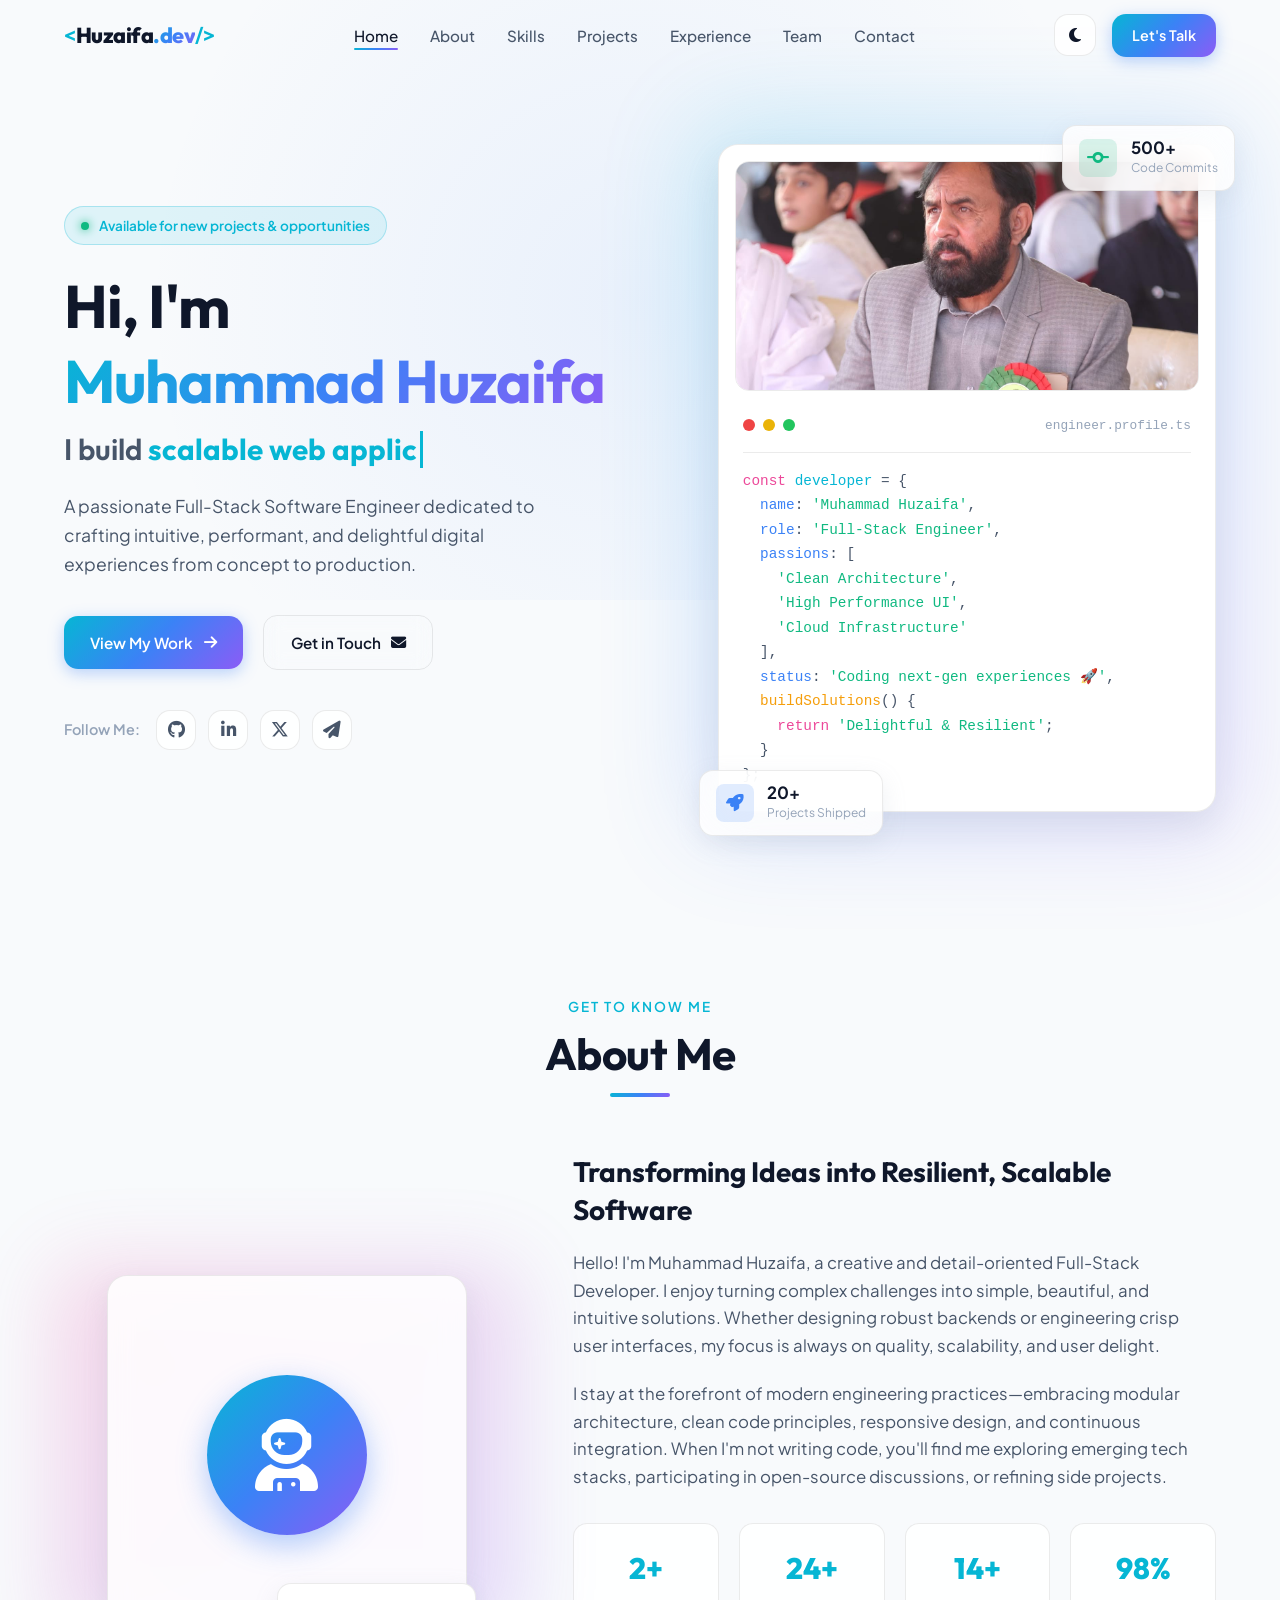
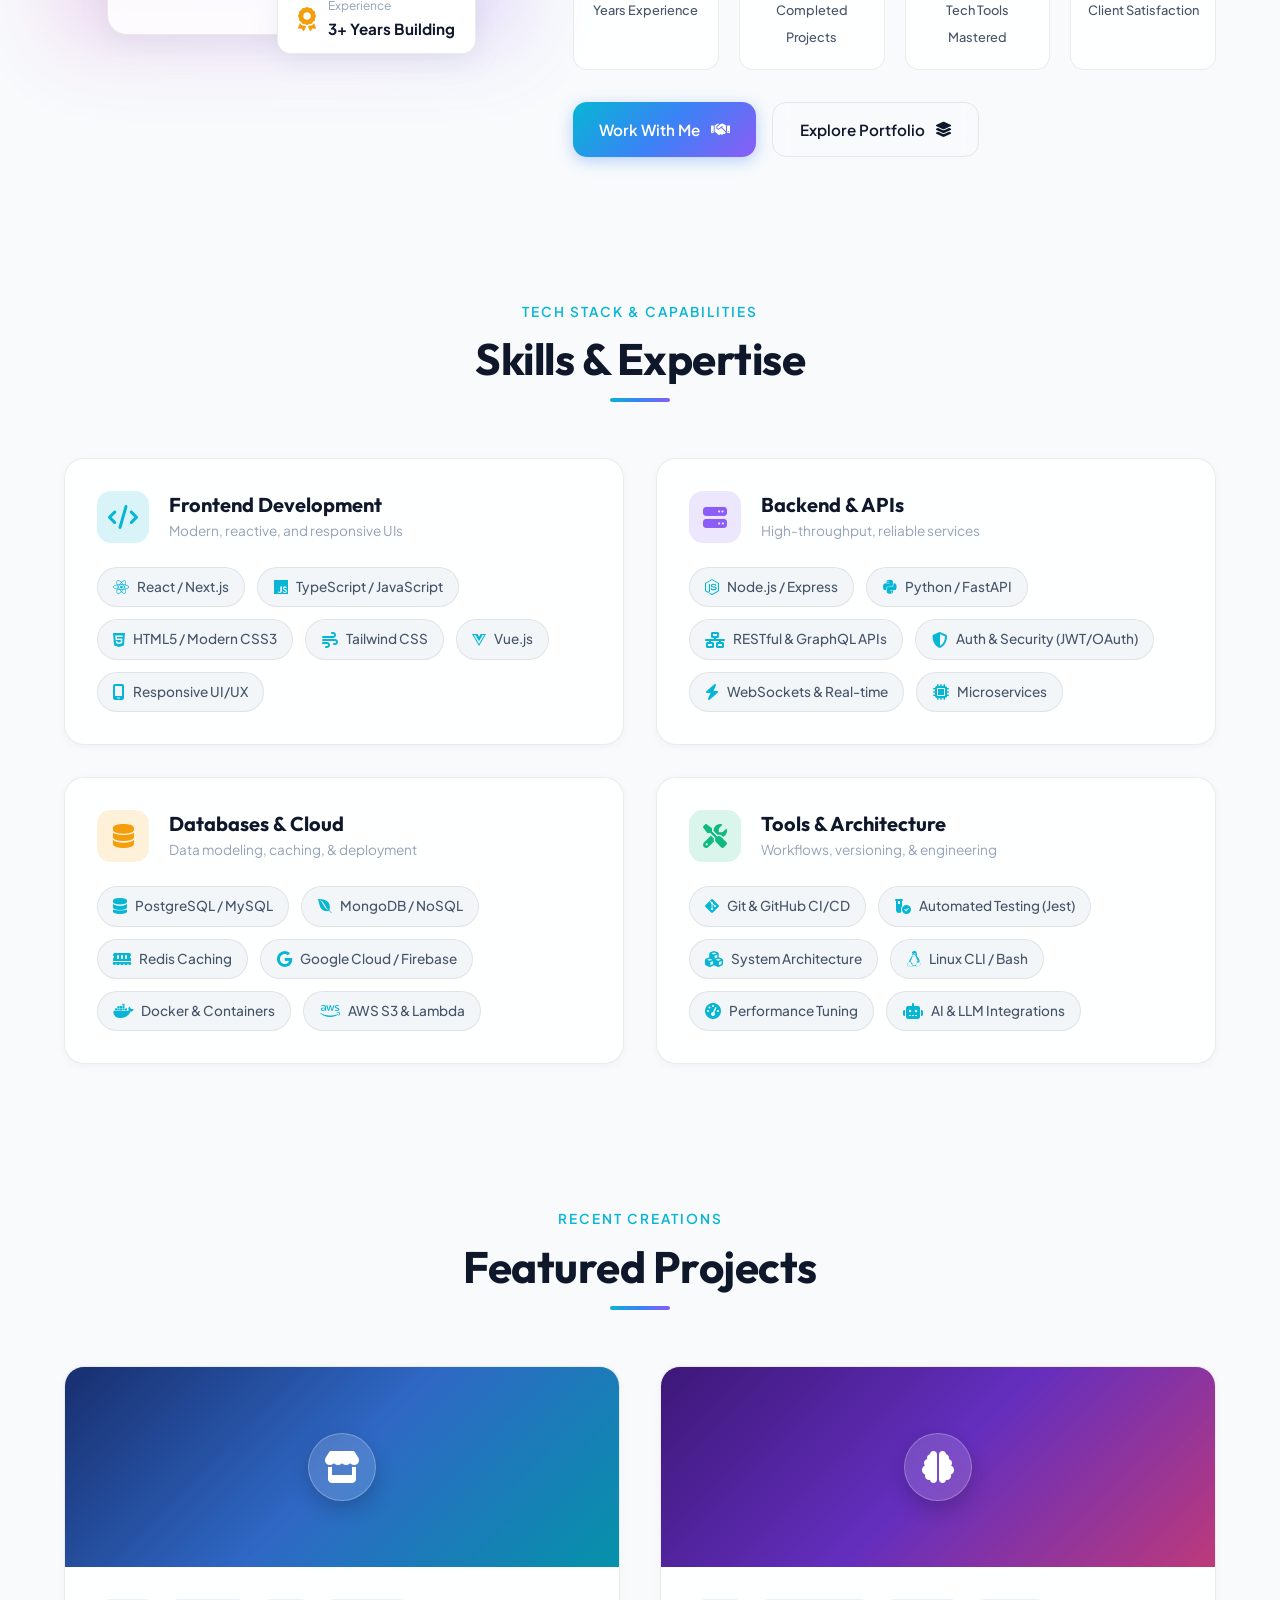
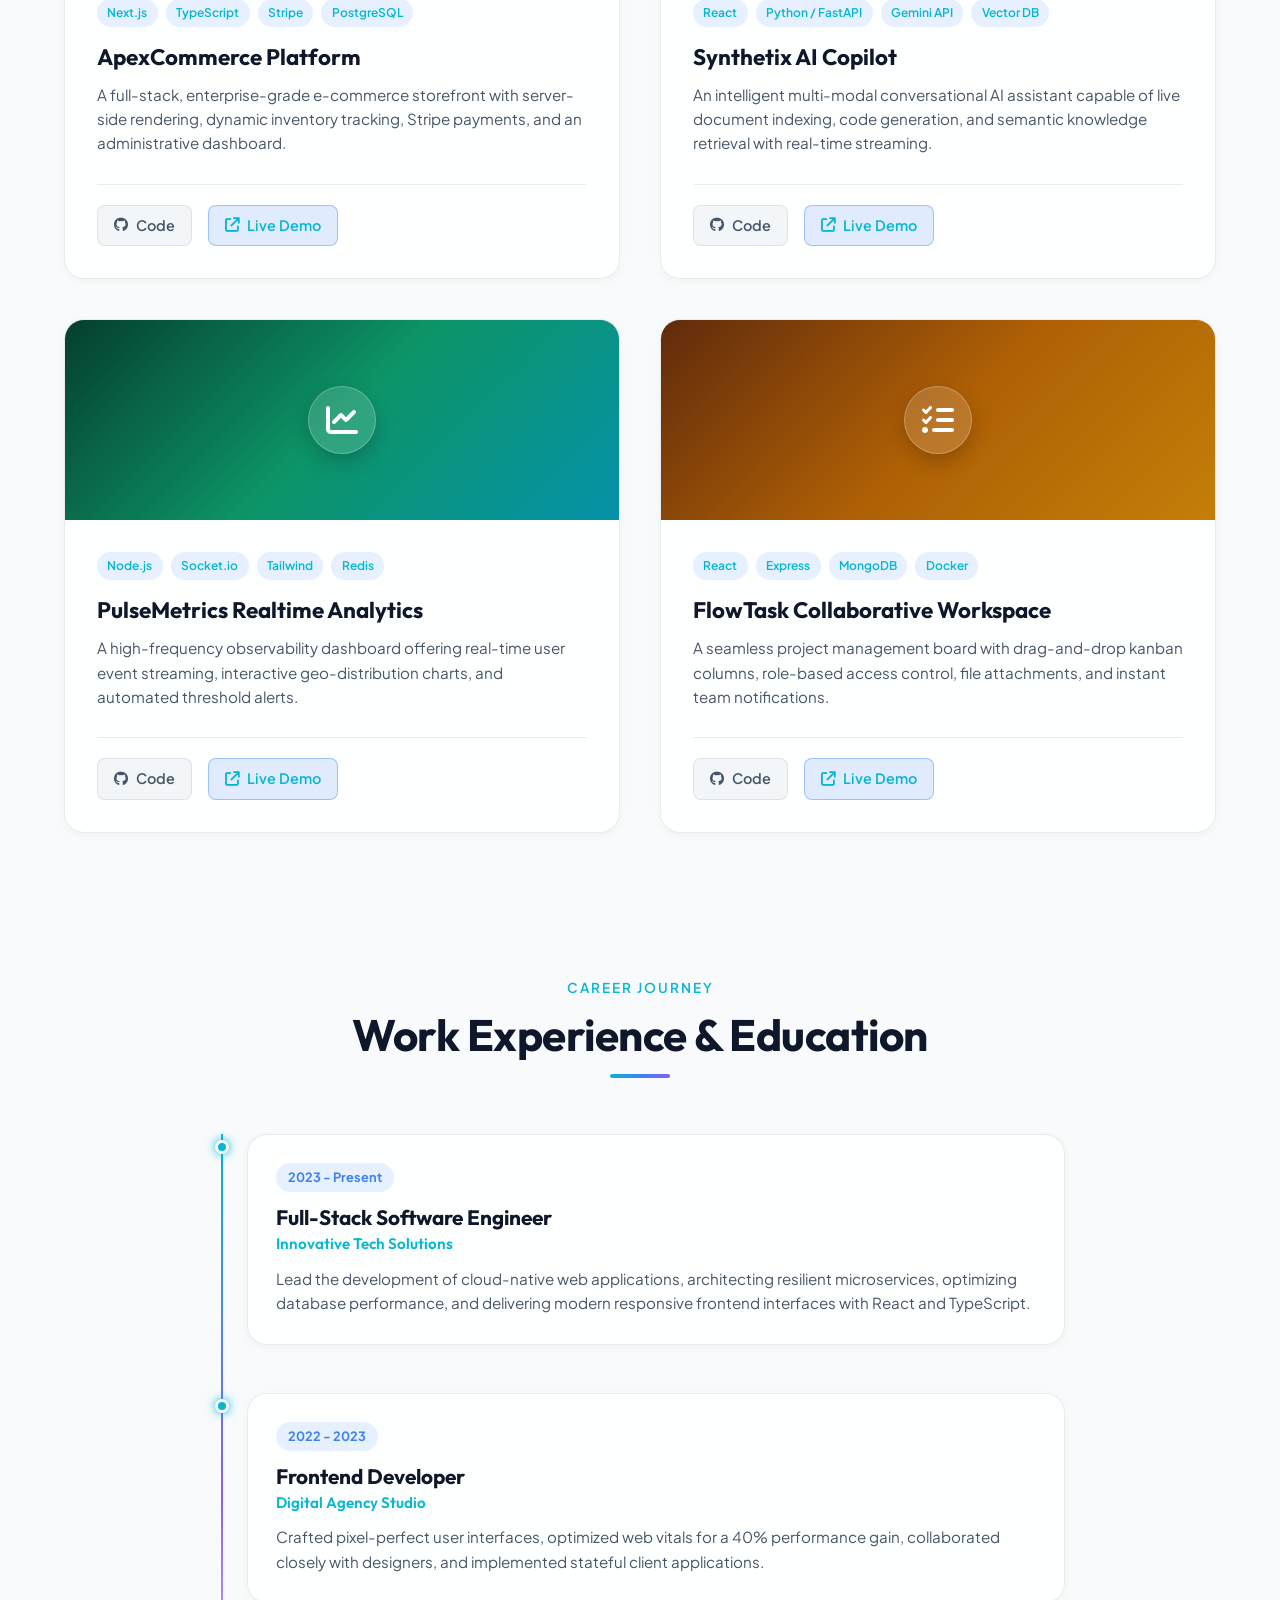
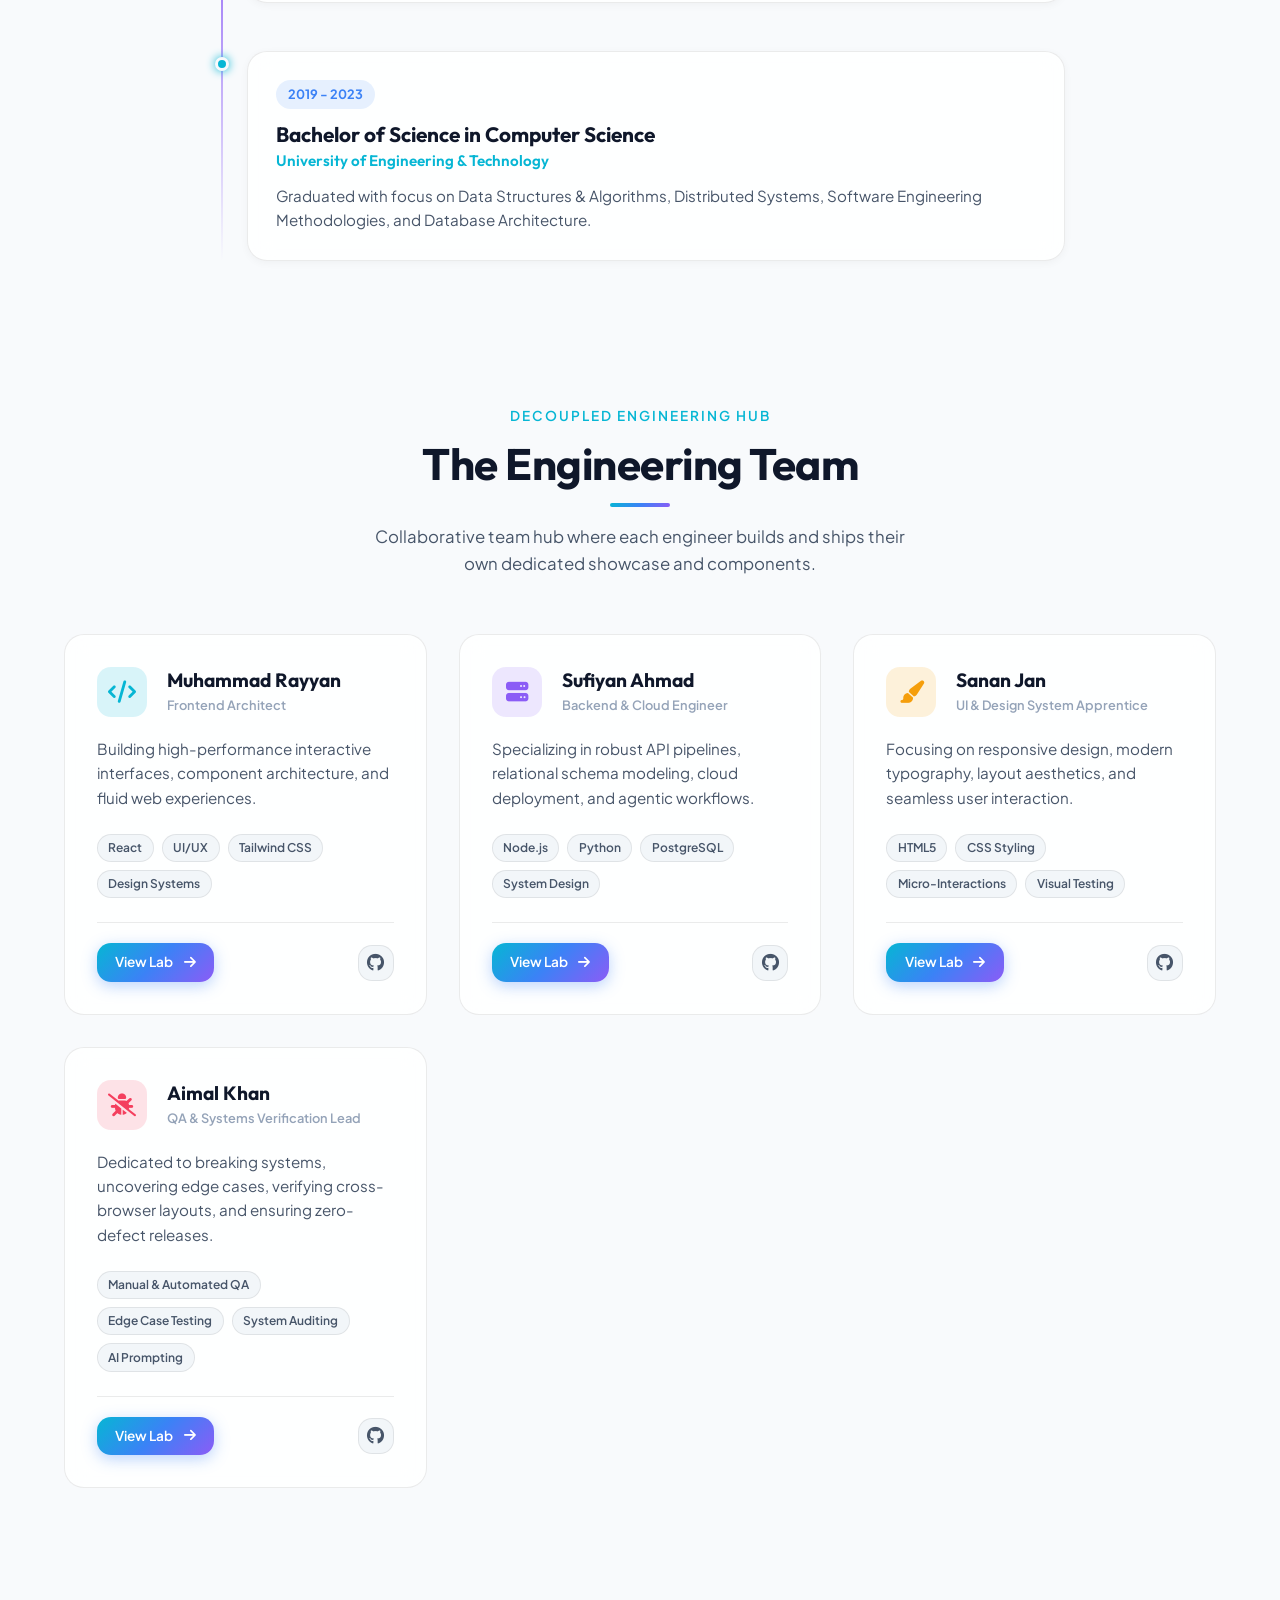
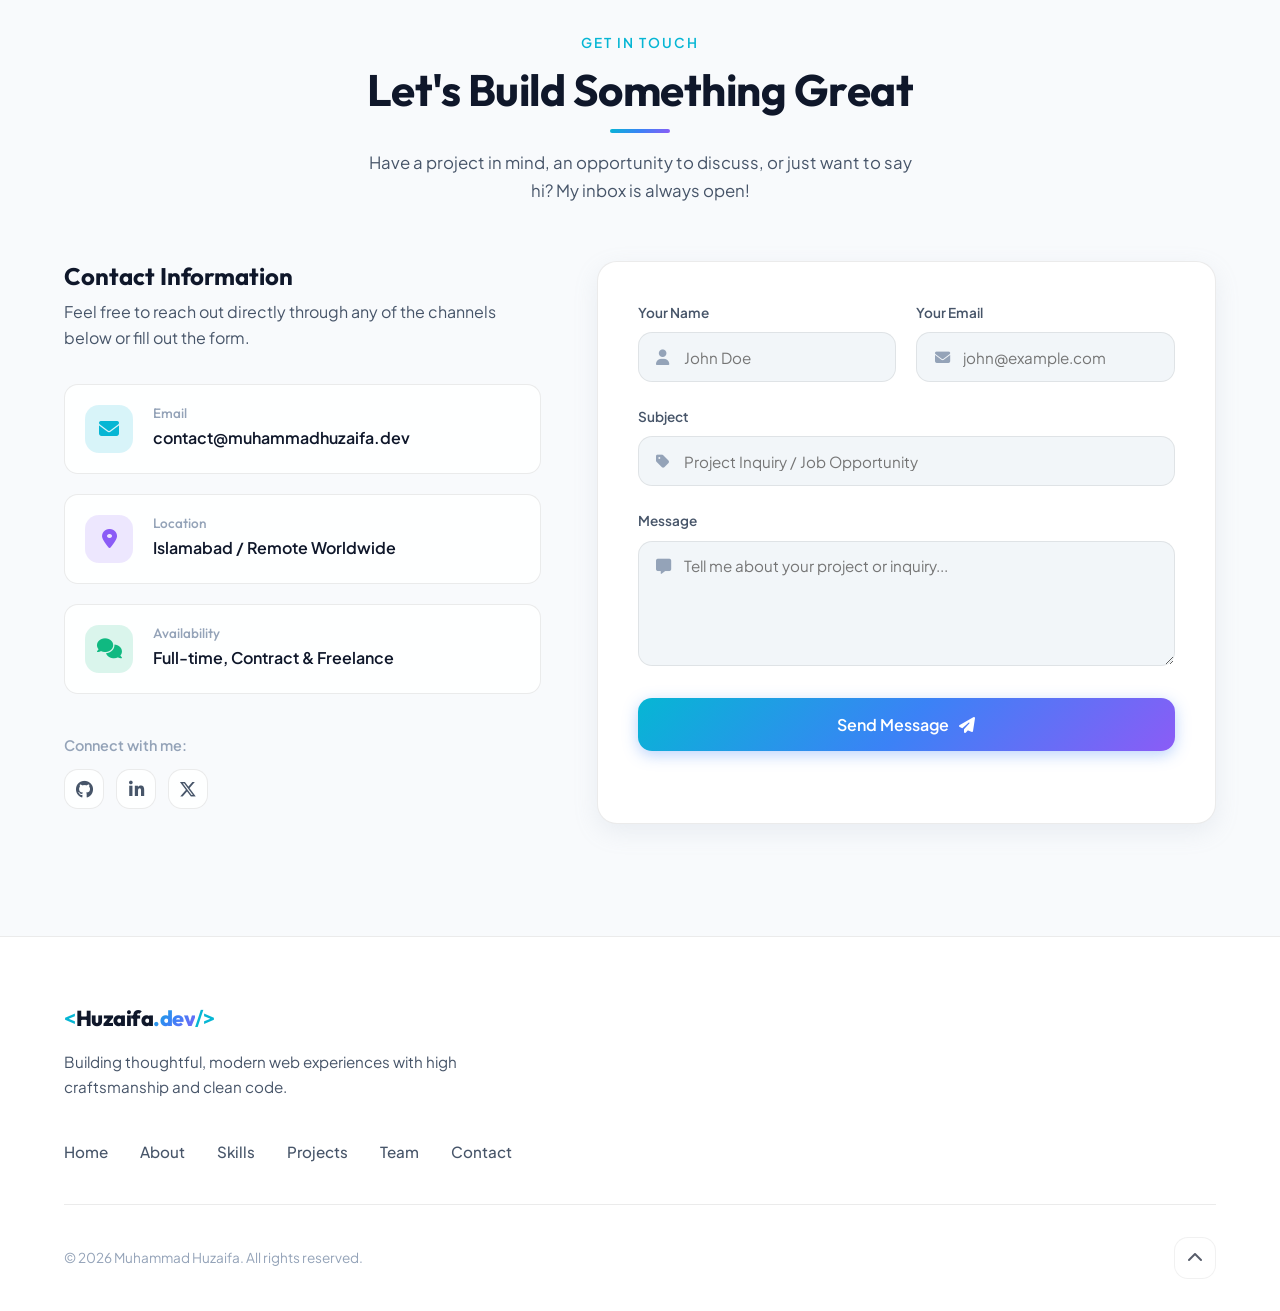
==== commit d880f6d9: "feat: decouple team architecture with data/team.json and members pages" ====
--- a/index.html
+++ b/index.html
@@ -33,6 +33,7 @@
           <li class="nav-item"><a href="#skills" class="nav-link">Skills</a></li>
           <li class="nav-item"><a href="#projects" class="nav-link">Projects</a></li>
           <li class="nav-item"><a href="#experience" class="nav-link">Experience</a></li>
+          <li class="nav-item"><a href="#team" class="nav-link">Team</a></li>
           <li class="nav-item"><a href="#contact" class="nav-link">Contact</a></li>
         </ul>
 
@@ -513,6 +514,142 @@
       </div>
     </section>
 
+    <!-- Team / Collaborators Section -->
+    <section class="team section" id="team">
+      <div class="container">
+        <div class="section-header text-center">
+          <span class="section-tag">Decoupled Engineering Hub</span>
+          <h2 class="section-title">The Engineering Team</h2>
+          <div class="section-bar"></div>
+          <p class="section-description">
+            Collaborative team hub where each engineer builds and ships their own dedicated showcase and components.
+          </p>
+        </div>
+
+        <div class="team-grid grid" id="team-grid">
+          <!-- Muhammad Rayyan -->
+          <div class="team-card" data-accent="cyan">
+            <div class="team-card-header">
+              <div class="team-avatar avatar-cyan">
+                <i class="fa-solid fa-code"></i>
+              </div>
+              <div>
+                <h3 class="team-name">Muhammad Rayyan</h3>
+                <span class="team-role">Frontend Architect</span>
+              </div>
+            </div>
+            <p class="team-bio">
+              Building high-performance interactive interfaces, component architecture, and fluid web experiences.
+            </p>
+            <div class="team-skills">
+              <span class="team-skill">React</span>
+              <span class="team-skill">UI/UX</span>
+              <span class="team-skill">Tailwind CSS</span>
+            </div>
+            <div class="team-links">
+              <a href="members/rayan.html" class="btn btn-primary team-btn">
+                <span>View Lab</span>
+                <i class="fa-solid fa-arrow-right"></i>
+              </a>
+              <a href="https://github.com/rayyandev7" target="_blank" rel="noopener noreferrer" class="team-social" aria-label="GitHub">
+                <i class="fa-brands fa-github"></i>
+              </a>
+            </div>
+          </div>
+
+          <!-- Sufiyan Ahmad -->
+          <div class="team-card" data-accent="purple">
+            <div class="team-card-header">
+              <div class="team-avatar avatar-purple">
+                <i class="fa-solid fa-server"></i>
+              </div>
+              <div>
+                <h3 class="team-name">Sufiyan Ahmad</h3>
+                <span class="team-role">Backend &amp; Cloud Engineer</span>
+              </div>
+            </div>
+            <p class="team-bio">
+              Specializing in robust API pipelines, relational schema modeling, cloud deployment, and agentic workflows.
+            </p>
+            <div class="team-skills">
+              <span class="team-skill">Node.js</span>
+              <span class="team-skill">Python</span>
+              <span class="team-skill">PostgreSQL</span>
+            </div>
+            <div class="team-links">
+              <a href="members/sufiyan.html" class="btn btn-primary team-btn">
+                <span>View Lab</span>
+                <i class="fa-solid fa-arrow-right"></i>
+              </a>
+              <a href="https://github.com/1sufiyanahmad" target="_blank" rel="noopener noreferrer" class="team-social" aria-label="GitHub">
+                <i class="fa-brands fa-github"></i>
+              </a>
+            </div>
+          </div>
+
+          <!-- Sanan Jan -->
+          <div class="team-card" data-accent="amber">
+            <div class="team-card-header">
+              <div class="team-avatar avatar-amber">
+                <i class="fa-solid fa-paintbrush"></i>
+              </div>
+              <div>
+                <h3 class="team-name">Sanan Jan</h3>
+                <span class="team-role">UI &amp; Design System Apprentice</span>
+              </div>
+            </div>
+            <p class="team-bio">
+              Focusing on responsive design, modern typography, layout aesthetics, and seamless user interaction.
+            </p>
+            <div class="team-skills">
+              <span class="team-skill">HTML5</span>
+              <span class="team-skill">CSS Styling</span>
+              <span class="team-skill">Micro-Interactions</span>
+            </div>
+            <div class="team-links">
+              <a href="members/sanan.html" class="btn btn-primary team-btn">
+                <span>View Lab</span>
+                <i class="fa-solid fa-arrow-right"></i>
+              </a>
+              <a href="https://github.com/sanan14356" target="_blank" rel="noopener noreferrer" class="team-social" aria-label="GitHub">
+                <i class="fa-brands fa-github"></i>
+              </a>
+            </div>
+          </div>
+
+          <!-- Aimal Khan -->
+          <div class="team-card" data-accent="rose">
+            <div class="team-card-header">
+              <div class="team-avatar avatar-rose">
+                <i class="fa-solid fa-bug-slash"></i>
+              </div>
+              <div>
+                <h3 class="team-name">Aimal Khan</h3>
+                <span class="team-role">QA &amp; Systems Verification Lead</span>
+              </div>
+            </div>
+            <p class="team-bio">
+              Dedicated to breaking systems, uncovering edge cases, verifying cross-browser layouts, and ensuring zero-defect releases.
+            </p>
+            <div class="team-skills">
+              <span class="team-skill">Manual &amp; Auto QA</span>
+              <span class="team-skill">Edge Cases</span>
+              <span class="team-skill">System Auditing</span>
+            </div>
+            <div class="team-links">
+              <a href="members/aimal.html" class="btn btn-primary team-btn">
+                <span>View Lab</span>
+                <i class="fa-solid fa-arrow-right"></i>
+              </a>
+              <a href="https://github.com/aimalkhankhattak2003" target="_blank" rel="noopener noreferrer" class="team-social" aria-label="GitHub">
+                <i class="fa-brands fa-github"></i>
+              </a>
+            </div>
+          </div>
+        </div>
+      </div>
+    </section>
+
     <!-- Contact Section -->
     <section class="contact section" id="contact">
       <div class="container">
@@ -648,6 +785,7 @@
         <a href="#about">About</a>
         <a href="#skills">Skills</a>
         <a href="#projects">Projects</a>
+        <a href="#team">Team</a>
         <a href="#contact">Contact</a>
       </div>
 
--- a/styles.css
+++ b/styles.css
@@ -1582,3 +1582,124 @@
     text-align: center;
   }
 }
+
+/* ==========================================================================
+   TEAM / COLLABORATORS SECTION
+   ========================================================================== */
+.team-grid {
+  grid-template-columns: repeat(auto-fit, minmax(270px, 1fr));
+  gap: 2rem;
+}
+
+.team-card {
+  background: var(--bg-card);
+  border: 1px solid var(--border-color);
+  border-radius: var(--border-radius-lg);
+  padding: 2rem;
+  backdrop-filter: blur(12px);
+  display: flex;
+  flex-direction: column;
+  transition: transform var(--transition-normal), border-color var(--transition-normal), box-shadow var(--transition-normal);
+}
+
+.team-card:hover {
+  transform: translateY(-6px);
+  box-shadow: var(--shadow-glow);
+}
+
+.team-card[data-accent="cyan"]:hover { border-color: var(--accent-cyan); }
+.team-card[data-accent="purple"]:hover { border-color: var(--accent-purple); }
+.team-card[data-accent="amber"]:hover { border-color: var(--accent-amber); }
+.team-card[data-accent="rose"]:hover { border-color: #f43f5e; }
+
+.team-card-header {
+  display: flex;
+  align-items: center;
+  gap: 1.25rem;
+  margin-bottom: 1.25rem;
+}
+
+.team-avatar {
+  width: 50px;
+  height: 50px;
+  border-radius: var(--border-radius-md);
+  display: flex;
+  align-items: center;
+  justify-content: center;
+  font-size: 1.4rem;
+  flex-shrink: 0;
+}
+
+.avatar-cyan { background: rgba(6, 182, 212, 0.15); color: var(--accent-cyan); }
+.avatar-purple { background: rgba(139, 92, 246, 0.15); color: var(--accent-purple); }
+.avatar-amber { background: rgba(245, 158, 11, 0.15); color: var(--accent-amber); }
+.avatar-rose { background: rgba(244, 63, 94, 0.15); color: #f43f5e; }
+
+.team-name {
+  font-size: 1.2rem;
+  margin-bottom: 0.2rem;
+}
+
+.team-role {
+  font-size: 0.8rem;
+  color: var(--text-muted);
+  font-weight: 600;
+  display: block;
+}
+
+.team-bio {
+  font-size: 0.95rem;
+  line-height: 1.6;
+  margin-bottom: 1.5rem;
+  flex-grow: 1;
+}
+
+.team-skills {
+  display: flex;
+  flex-wrap: wrap;
+  gap: 0.5rem;
+  margin-bottom: 1.5rem;
+}
+
+.team-skill {
+  font-size: 0.75rem;
+  font-weight: 600;
+  padding: 0.2rem 0.65rem;
+  border-radius: var(--border-radius-full);
+  background: var(--bg-input);
+  border: 1px solid var(--border-color);
+  color: var(--text-secondary);
+}
+
+.team-links {
+  display: flex;
+  align-items: center;
+  justify-content: space-between;
+  padding-top: 1.25rem;
+  border-top: 1px solid var(--border-color);
+}
+
+.team-btn {
+  padding: 0.5rem 1.15rem;
+  font-size: 0.85rem;
+}
+
+.team-social {
+  width: 36px;
+  height: 36px;
+  border-radius: var(--border-radius-md);
+  background: var(--bg-input);
+  border: 1px solid var(--border-color);
+  color: var(--text-secondary);
+  display: flex;
+  align-items: center;
+  justify-content: center;
+  font-size: 1.1rem;
+  transition: all var(--transition-fast);
+}
+
+.team-social:hover {
+  color: #ffffff;
+  background: var(--accent-blue);
+  border-color: var(--accent-blue);
+}
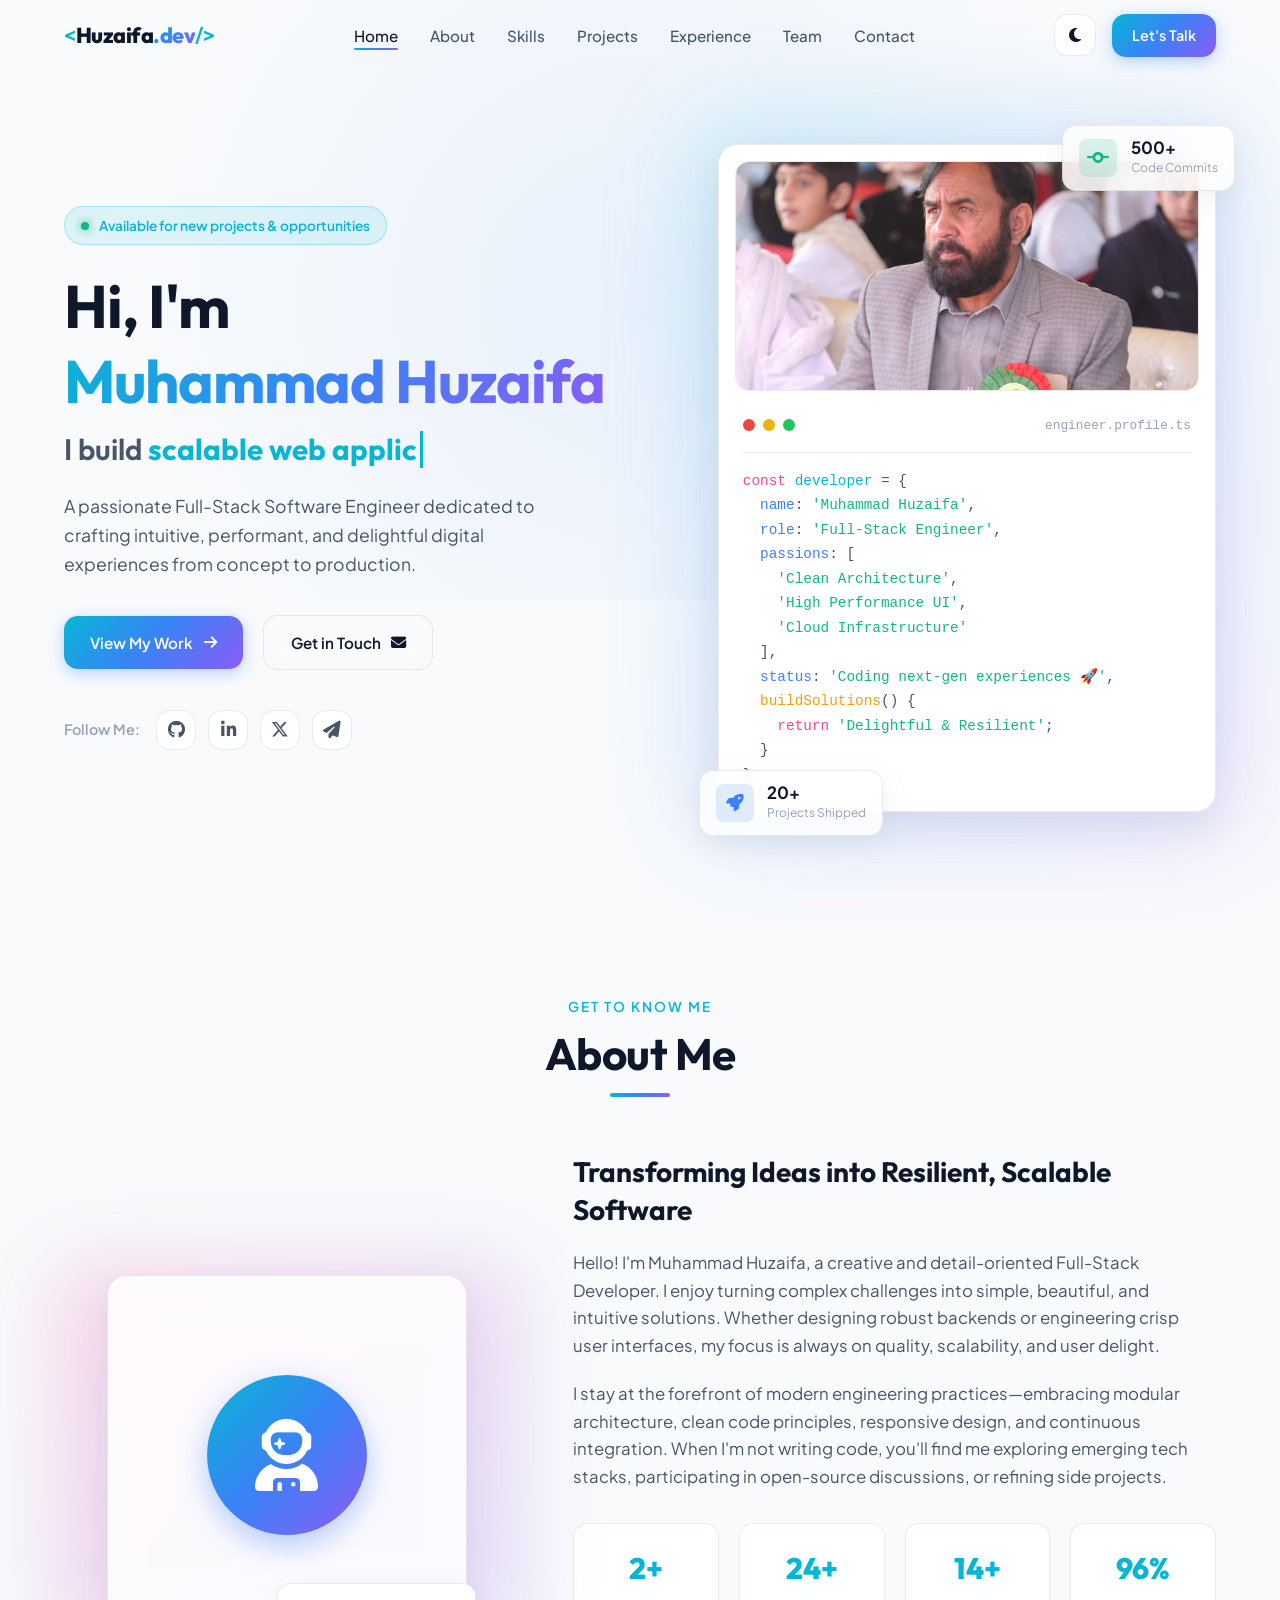
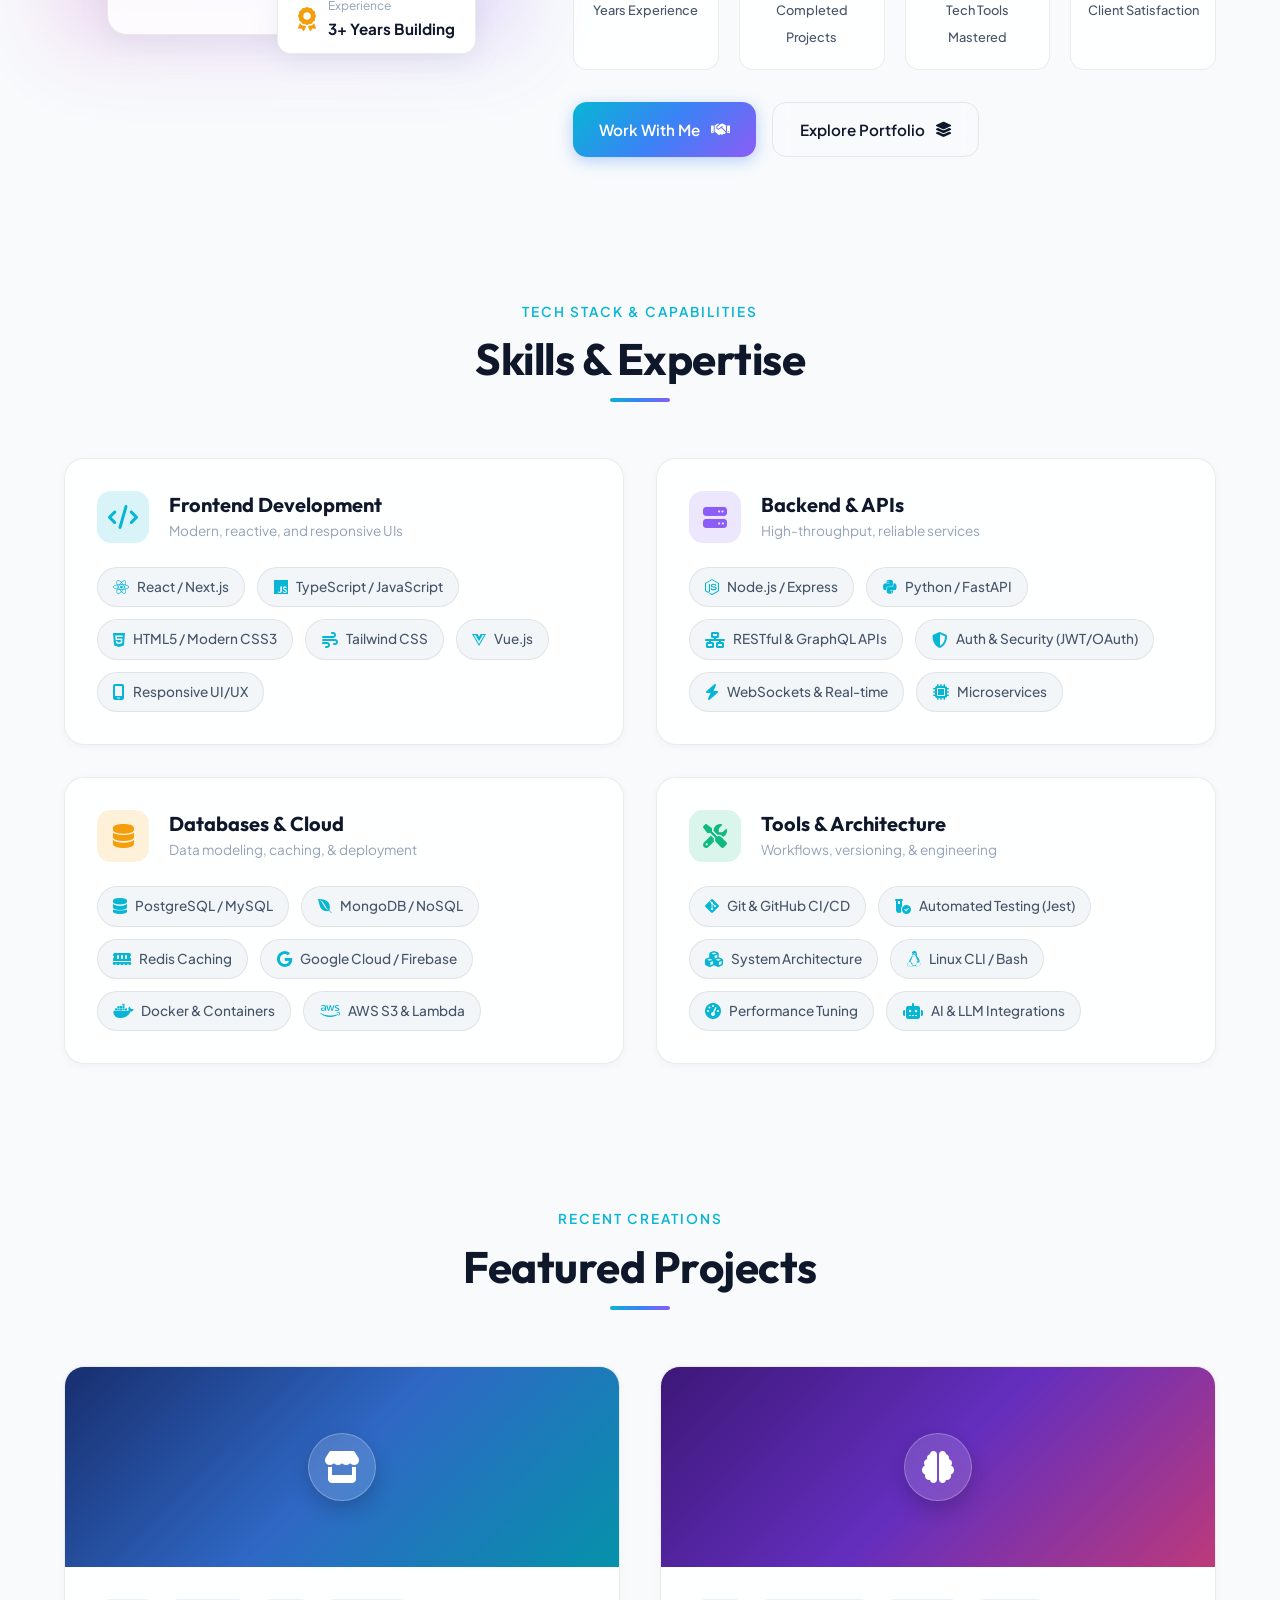
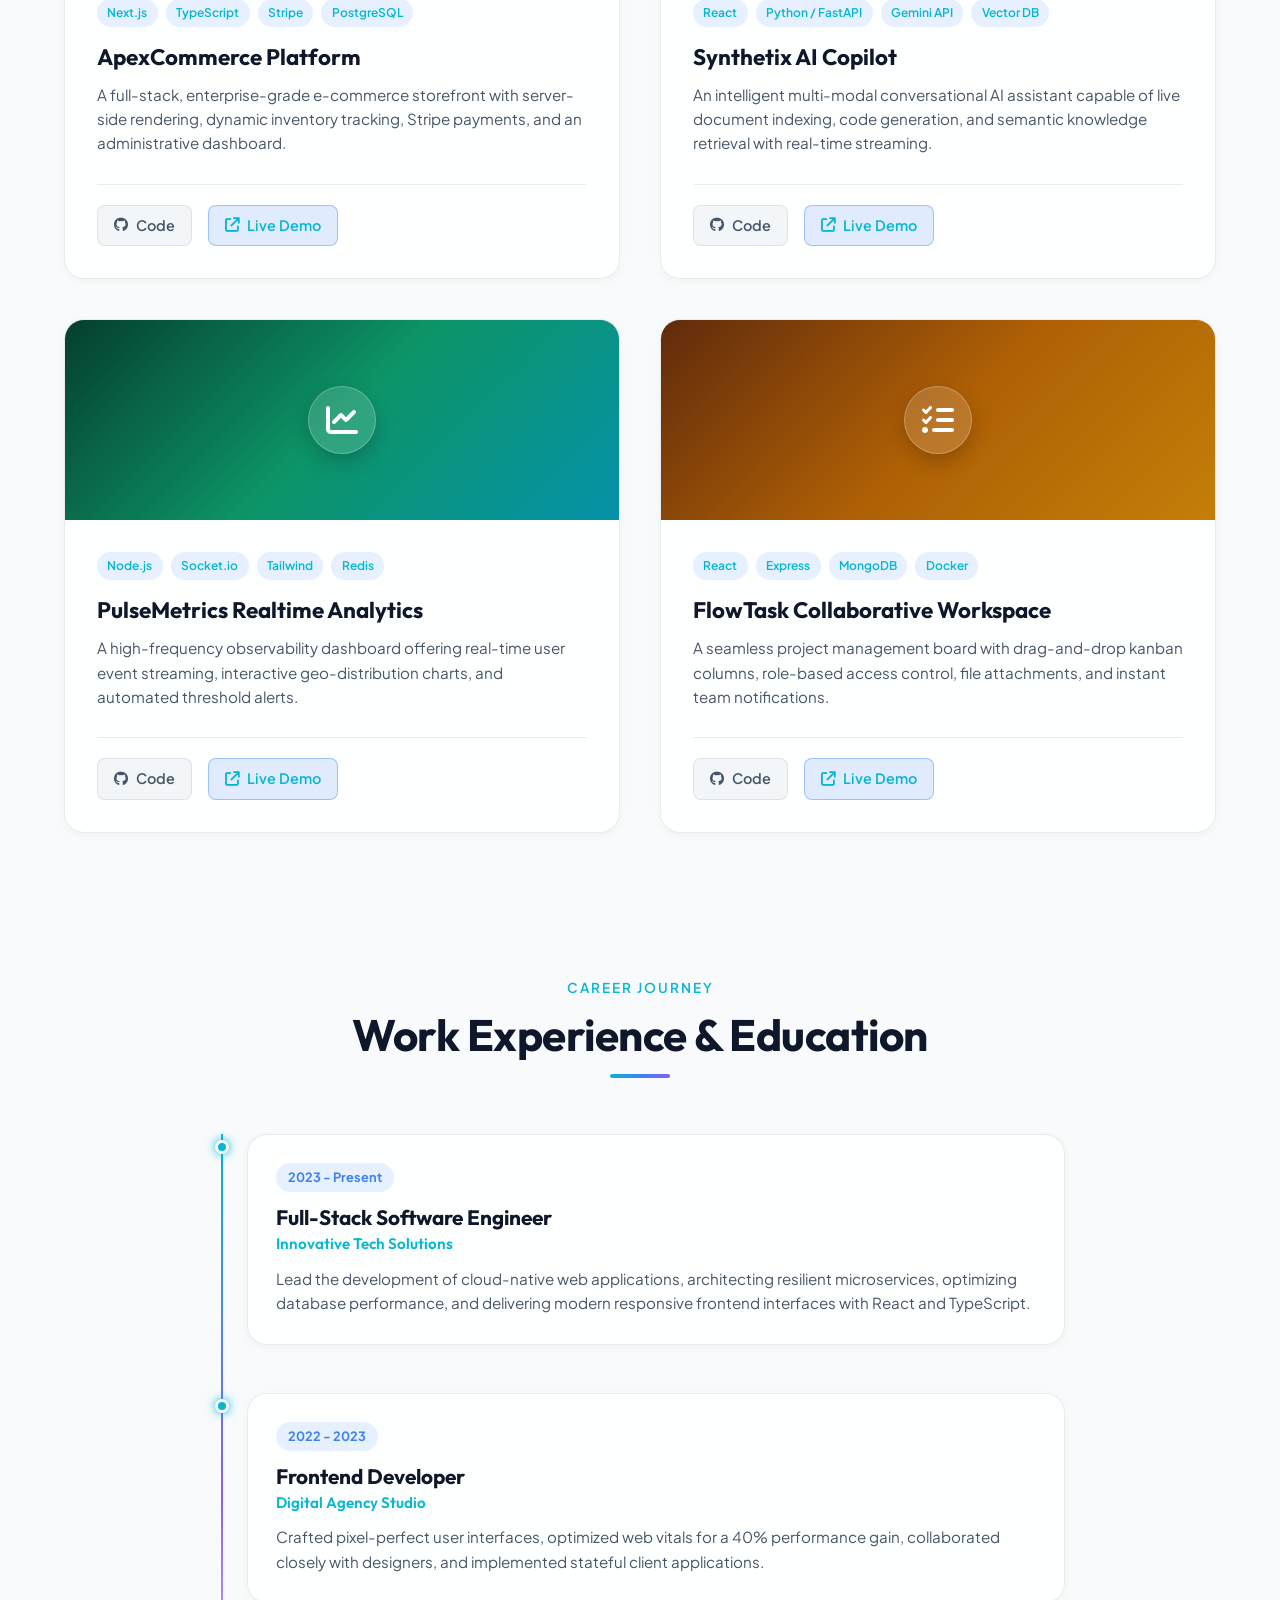
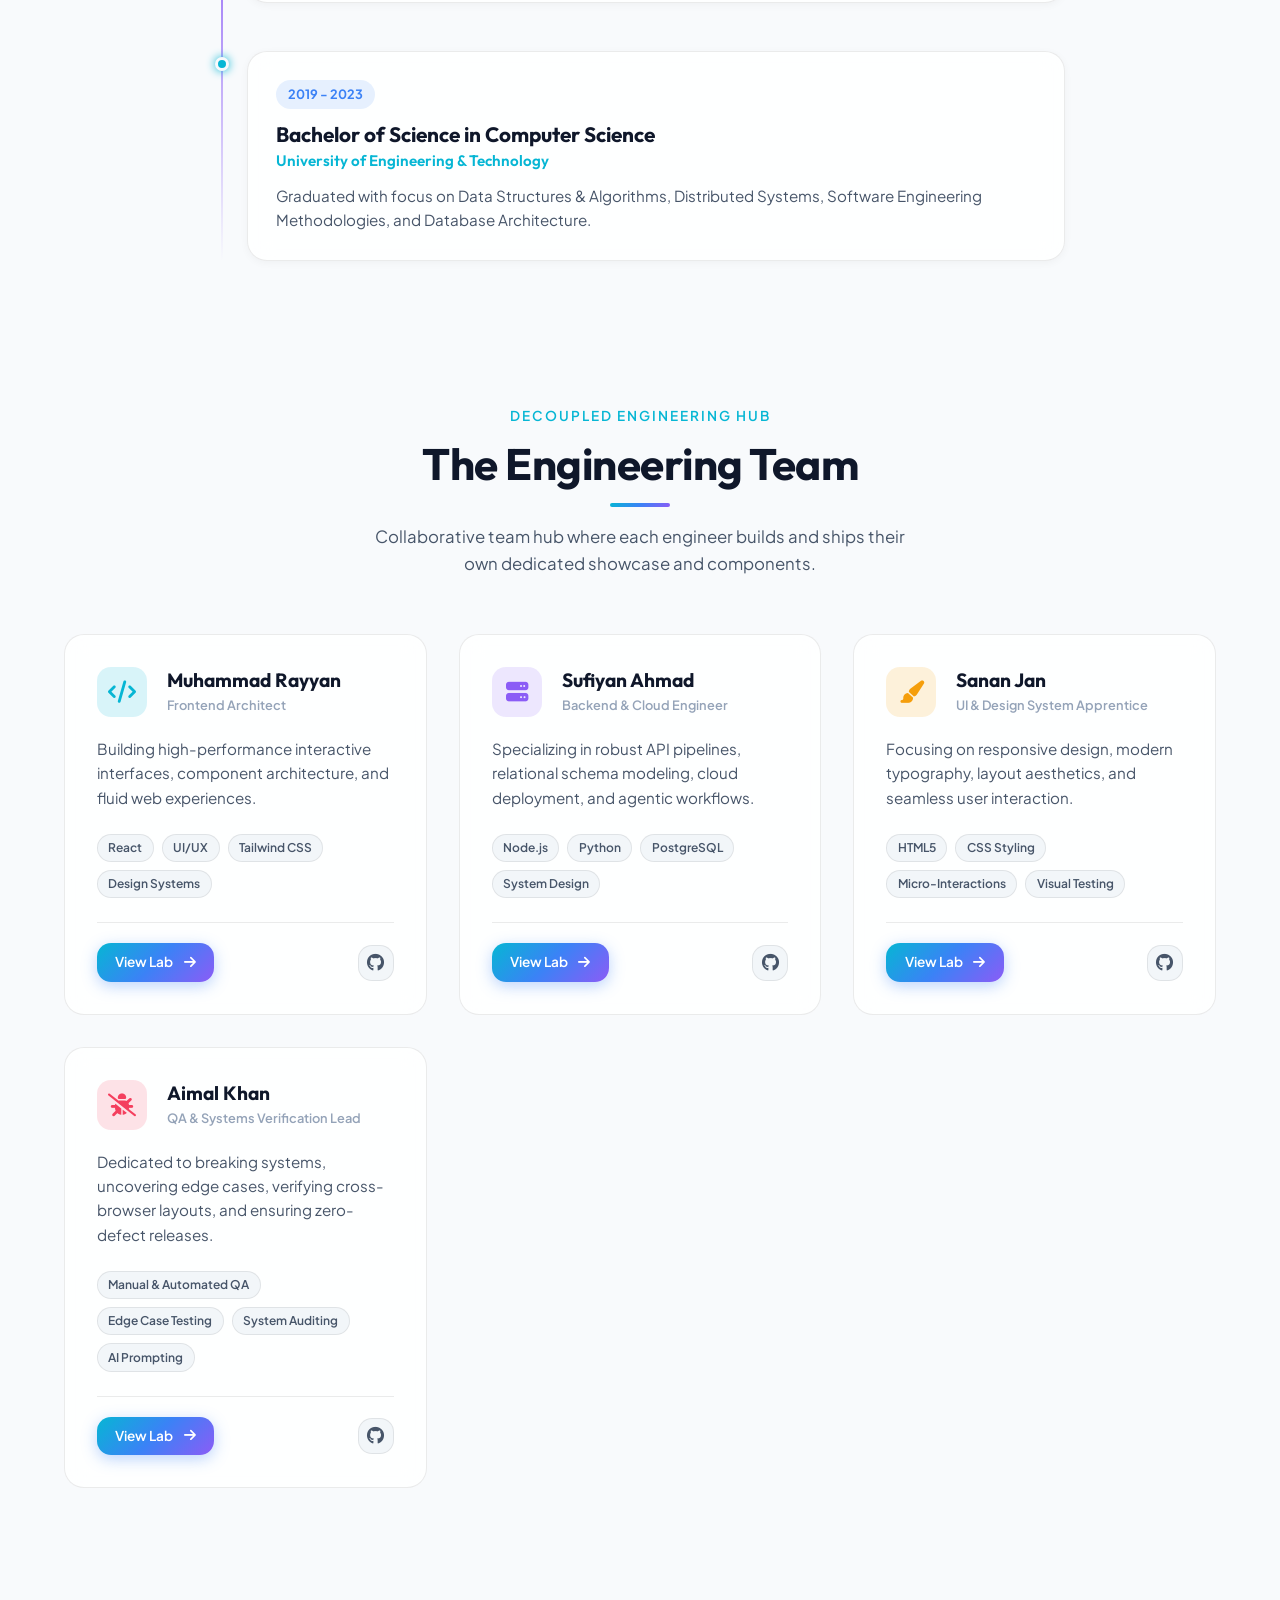
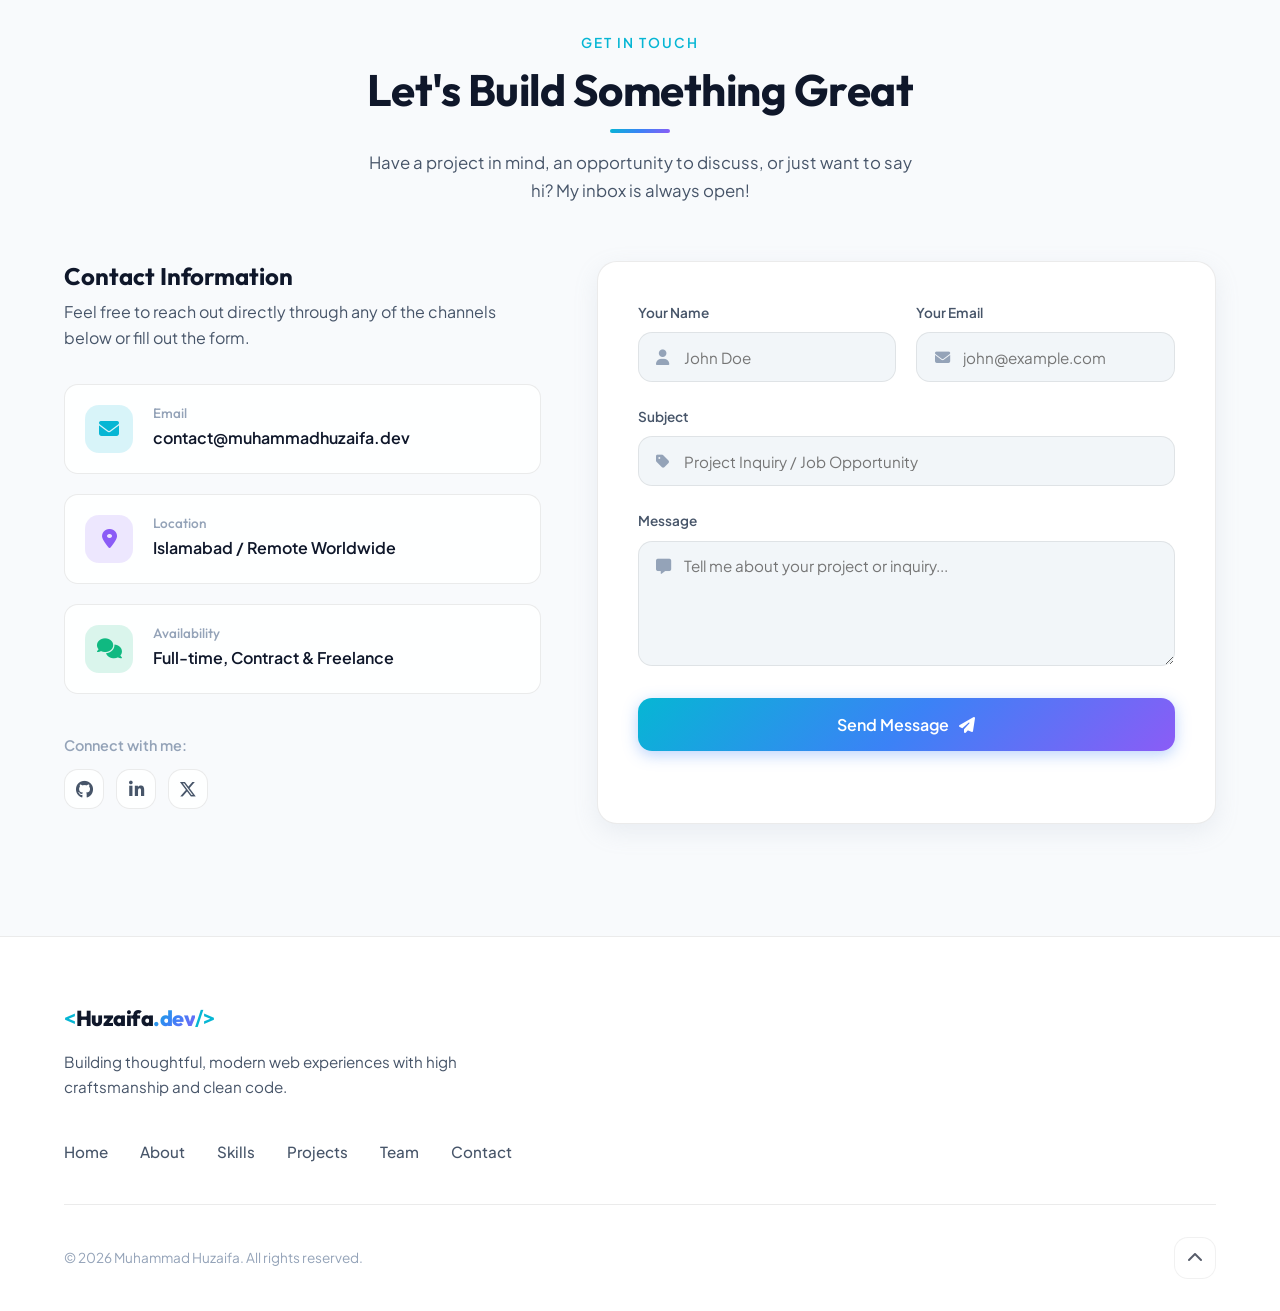
==== commit e6c85602: "feat: add developer favicon and social SEO meta tags Agent-Logs-Url: https://github.com/Huzaifa0223/" ====
--- a/index.html
+++ b/index.html
@@ -5,7 +5,24 @@
   <meta name="viewport" content="width=device-width, initial-scale=1.0">
   <title>Muhammad Huzaifa | Full-Stack Developer & Software Engineer</title>
   <meta name="description" content="Personal portfolio of Muhammad Huzaifa - Full-Stack Developer building modern, scalable web applications and digital experiences.">
-  
+
+  <!-- Favicon -->
+  <link rel="icon" type="image/svg+xml" href="favicon.svg">
+
+  <!-- Open Graph / Facebook / LinkedIn / WhatsApp -->
+  <meta property="og:type" content="website">
+  <meta property="og:url" content="https://huzaifa0223.github.io/personal-portfolio/">
+  <meta property="og:title" content="Muhammad Huzaifa | Full-Stack Developer">
+  <meta property="og:description" content="Personal portfolio showcasing modern web applications, clean architecture, and digital experiences.">
+  <meta property="og:image" content="https://huzaifa0223.github.io/personal-portfolio/ceo.jpg">
+
+  <!-- Twitter / X -->
+  <meta name="twitter:card" content="summary_large_image">
+  <meta name="twitter:url" content="https://huzaifa0223.github.io/personal-portfolio/">
+  <meta name="twitter:title" content="Muhammad Huzaifa | Full-Stack Developer">
+  <meta name="twitter:description" content="Personal portfolio showcasing modern web applications, clean architecture, and digital experiences.">
+  <meta name="twitter:image" content="https://huzaifa0223.github.io/personal-portfolio/ceo.jpg">
+
   <!-- Google Fonts: Plus Jakarta Sans & Outfit -->
   <link rel="preconnect" href="https://fonts.googleapis.com">
   <link rel="preconnect" href="https://fonts.gstatic.com" crossorigin>
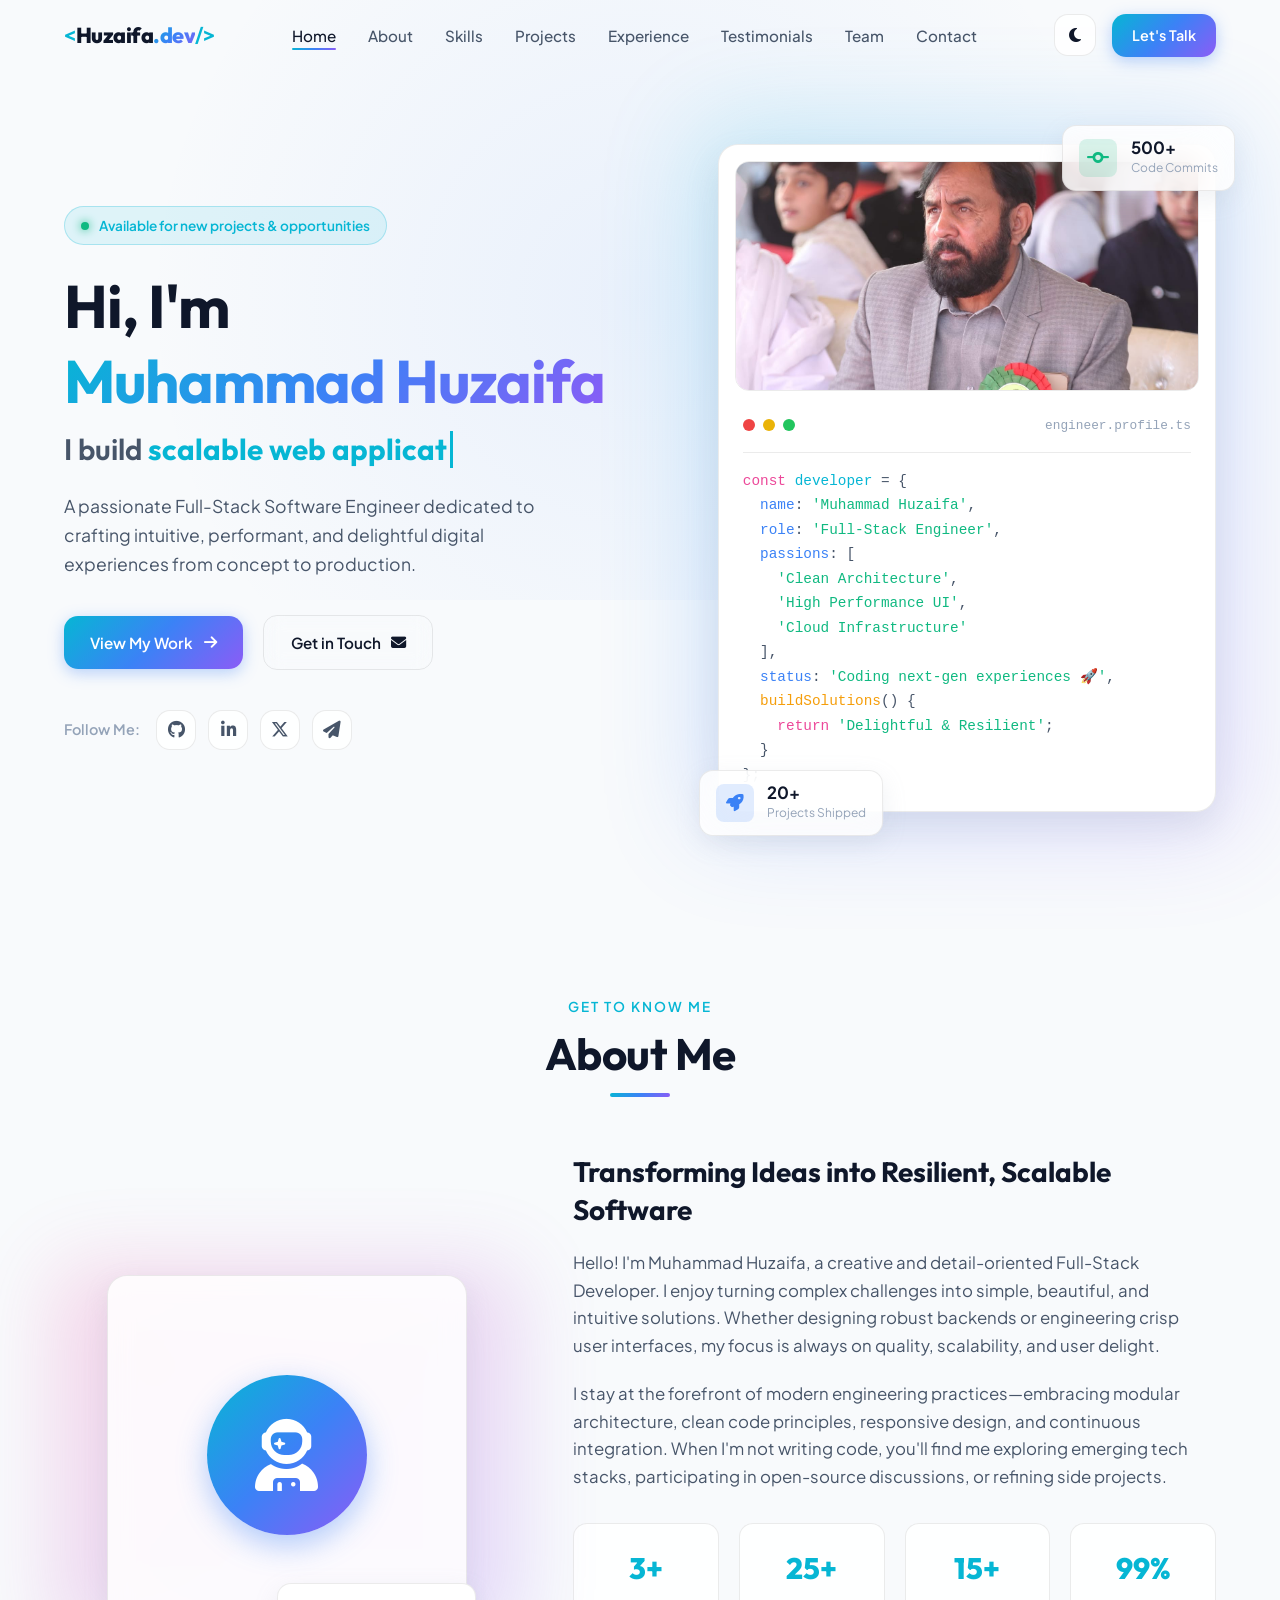
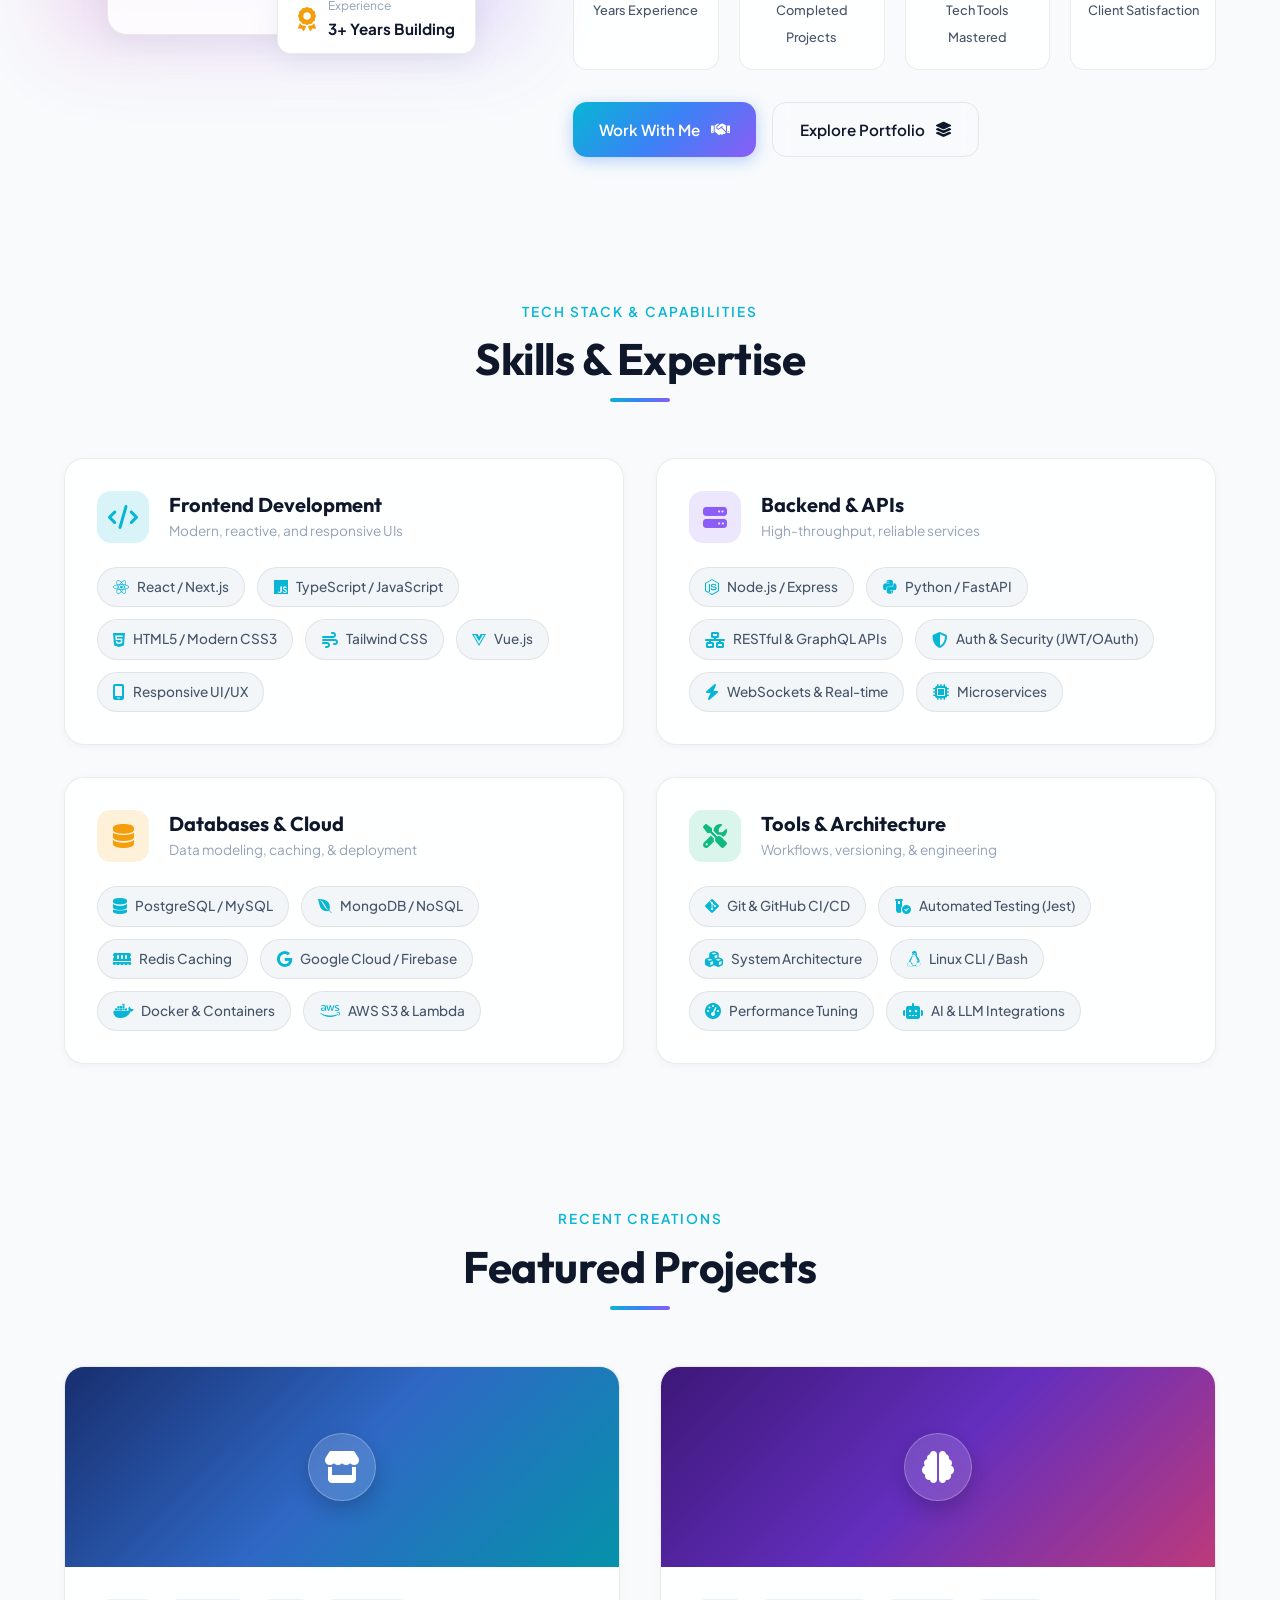
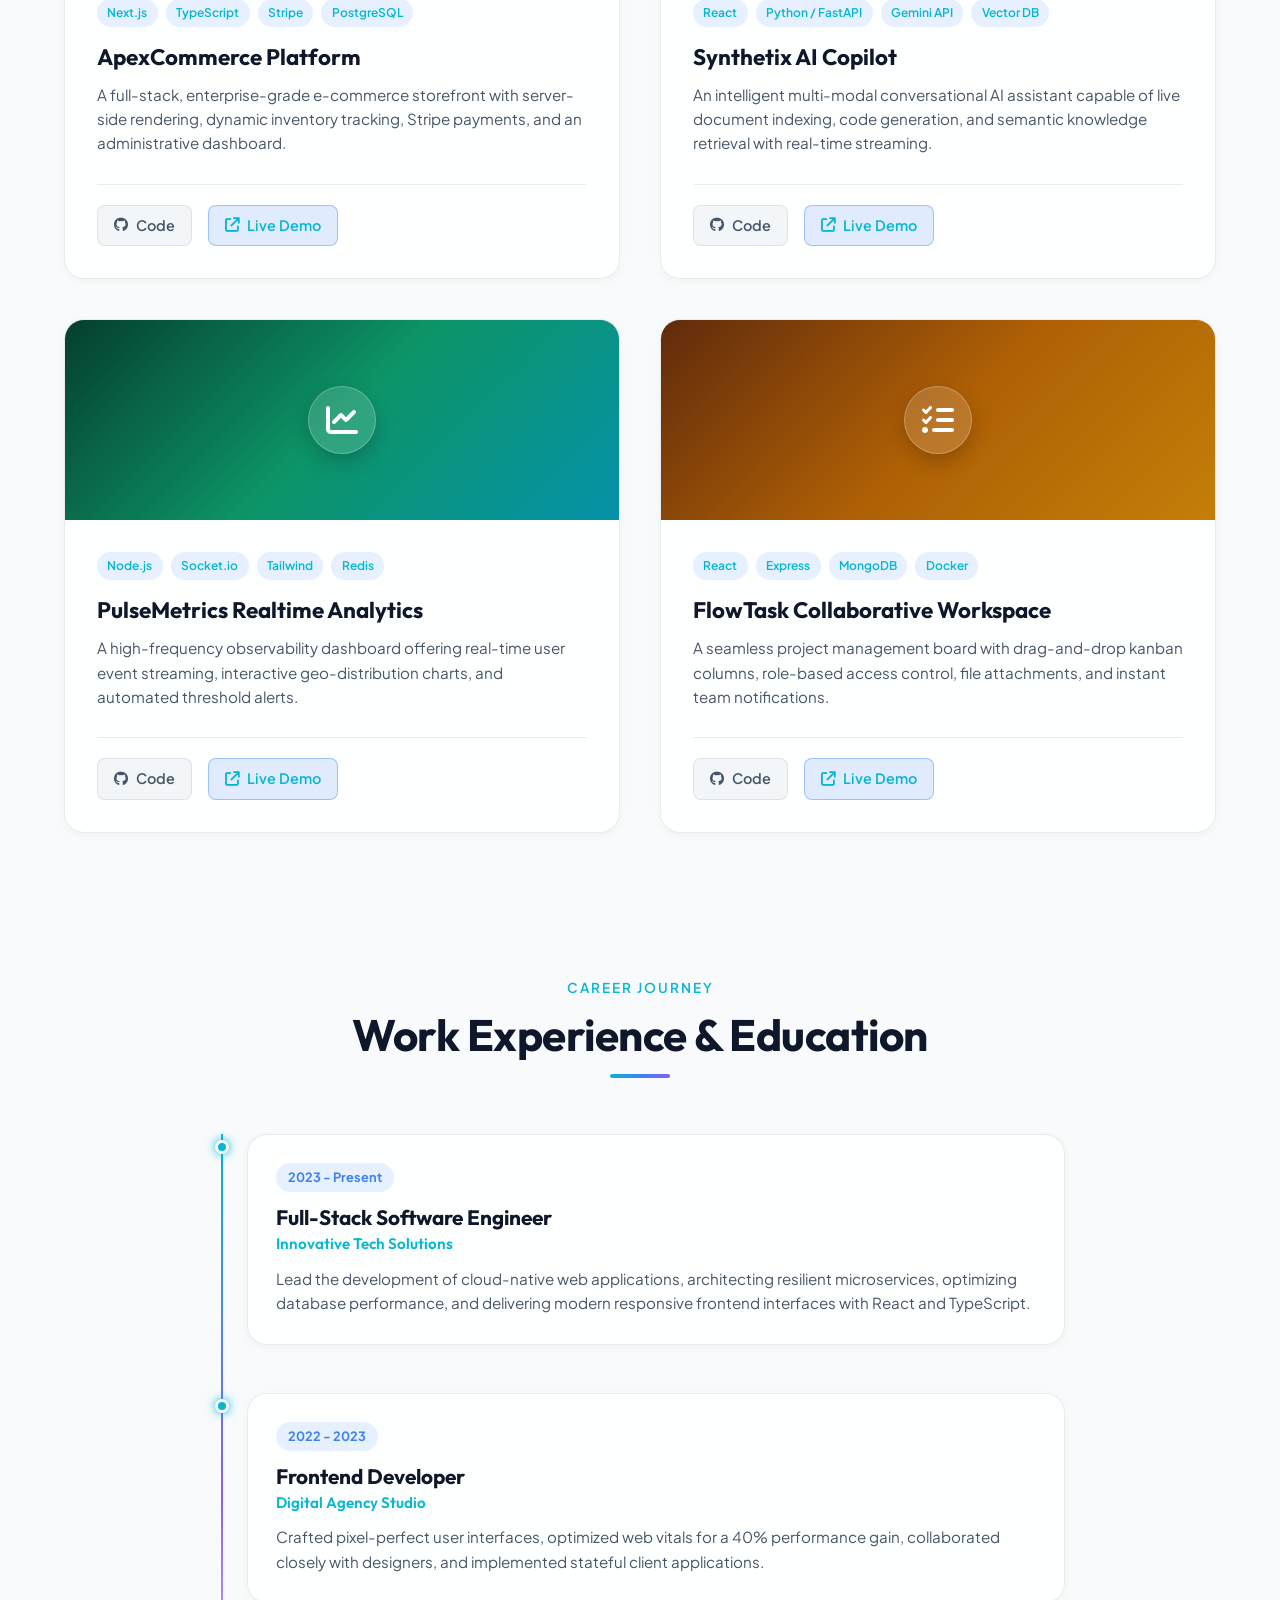
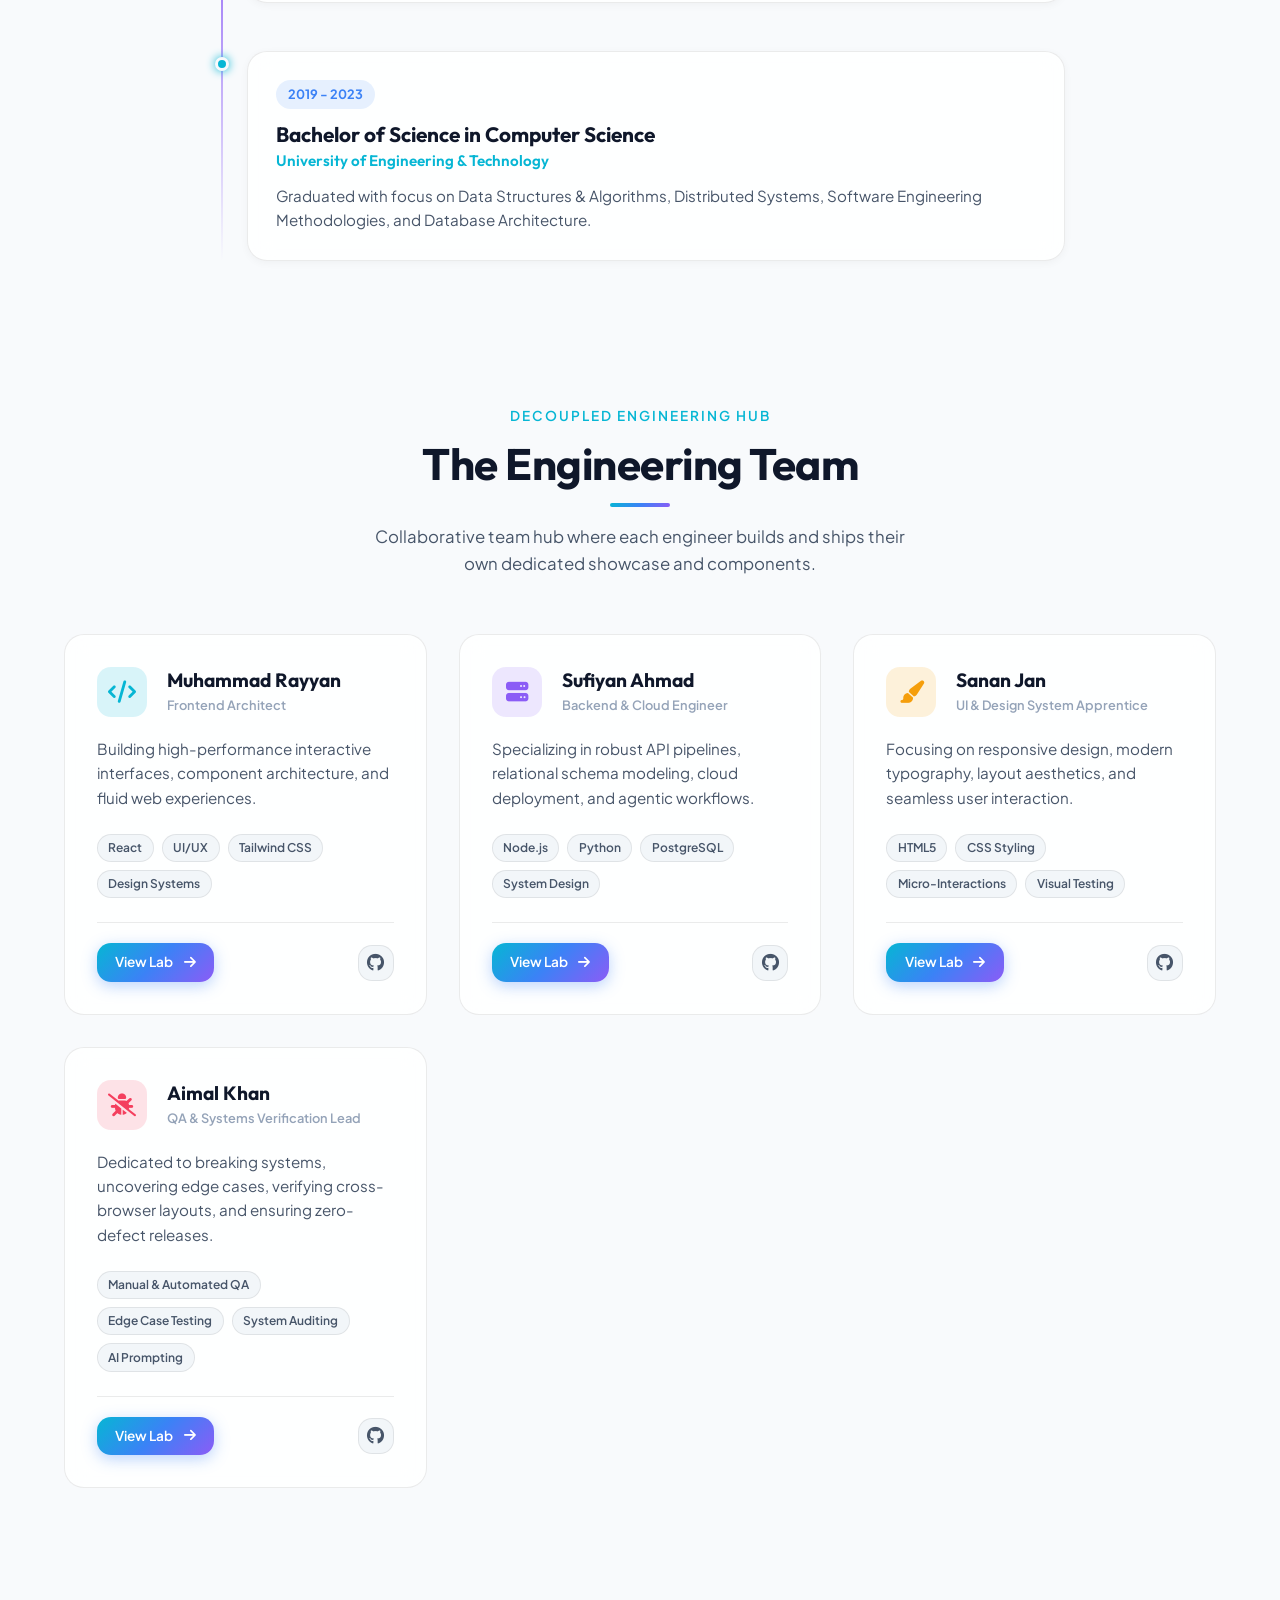
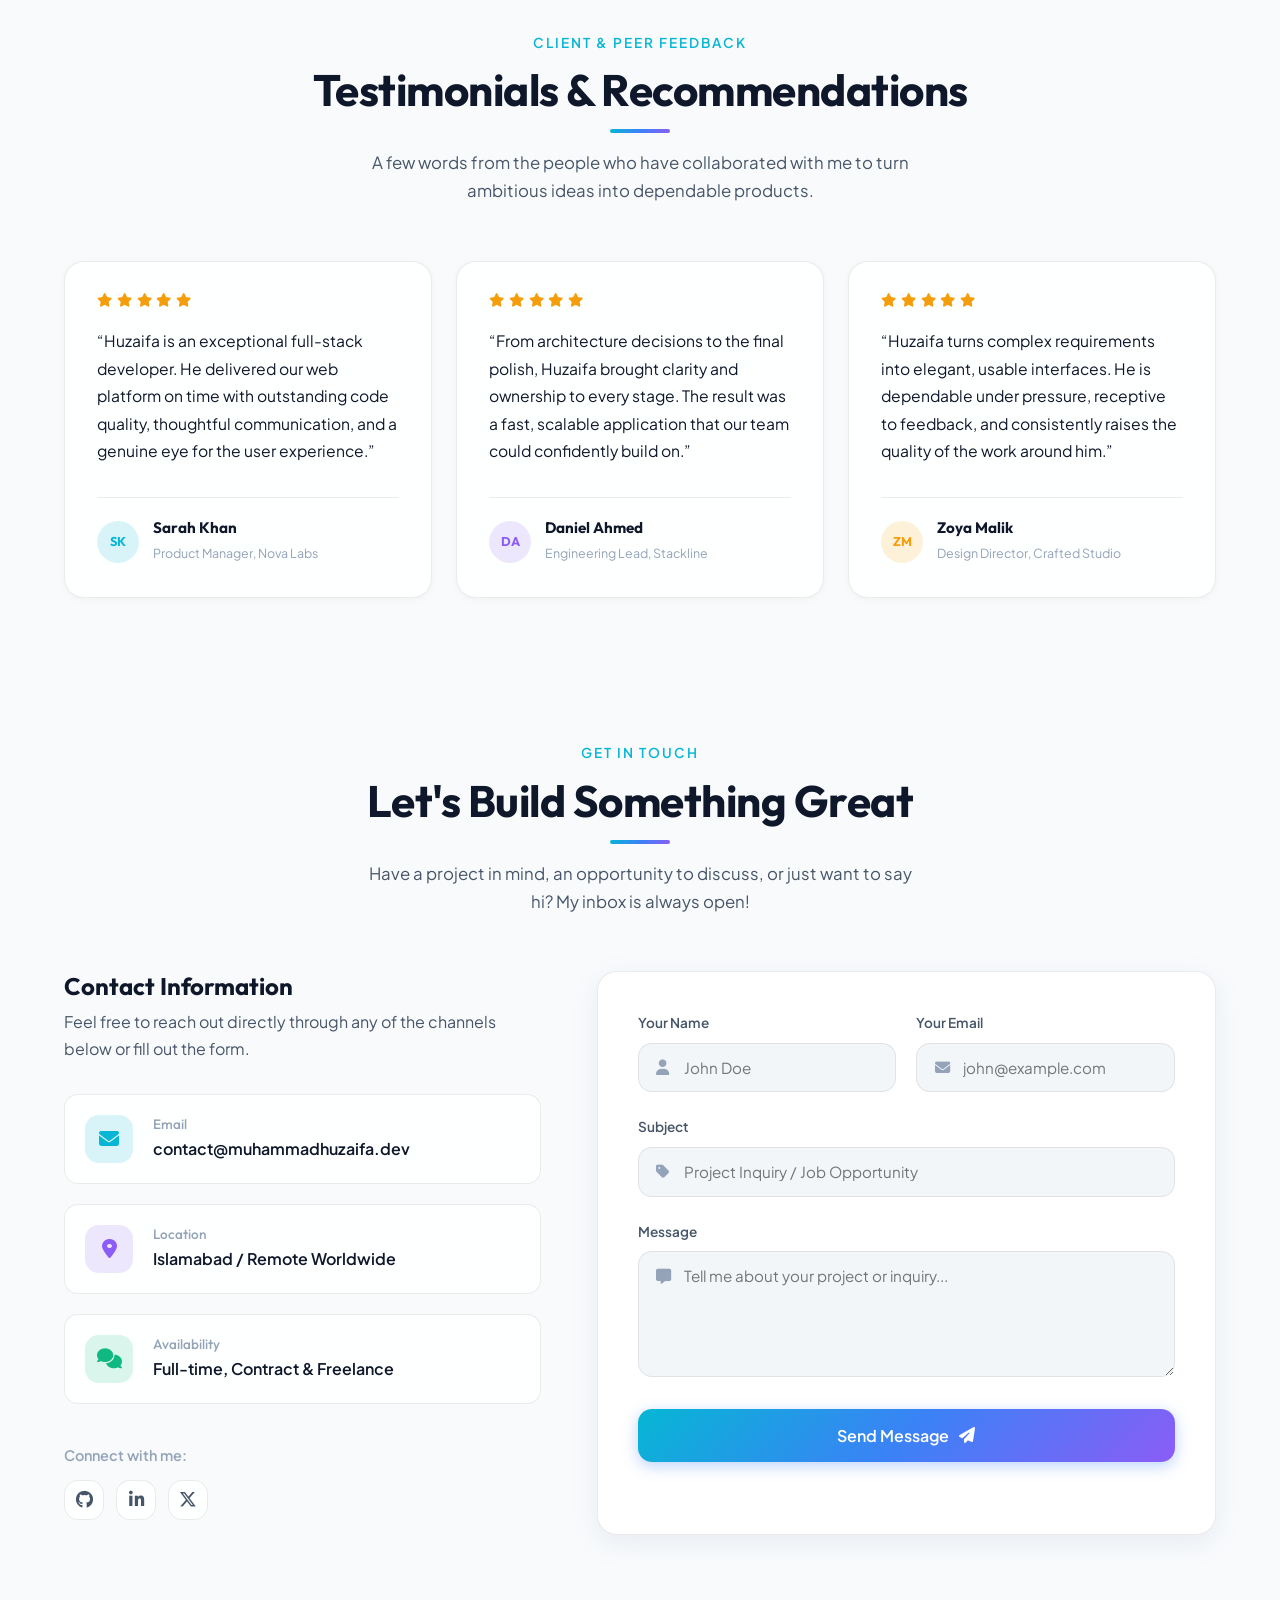
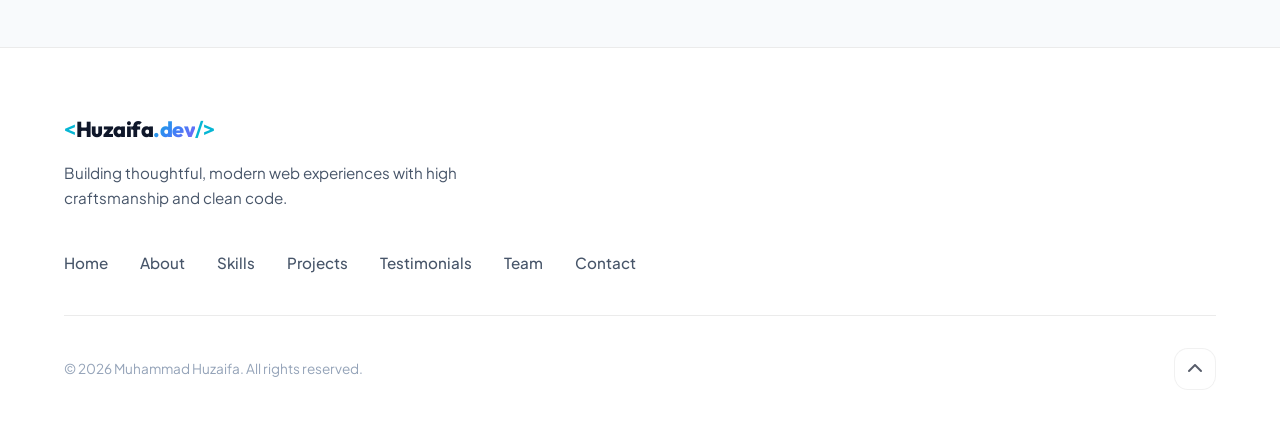
==== commit 30f6ce7d: "Update portfolio" ====
--- a/index.html
+++ b/index.html
@@ -5,24 +5,7 @@
   <meta name="viewport" content="width=device-width, initial-scale=1.0">
   <title>Muhammad Huzaifa | Full-Stack Developer & Software Engineer</title>
   <meta name="description" content="Personal portfolio of Muhammad Huzaifa - Full-Stack Developer building modern, scalable web applications and digital experiences.">
-
-  <!-- Favicon -->
-  <link rel="icon" type="image/svg+xml" href="favicon.svg">
-
-  <!-- Open Graph / Facebook / LinkedIn / WhatsApp -->
-  <meta property="og:type" content="website">
-  <meta property="og:url" content="https://huzaifa0223.github.io/personal-portfolio/">
-  <meta property="og:title" content="Muhammad Huzaifa | Full-Stack Developer">
-  <meta property="og:description" content="Personal portfolio showcasing modern web applications, clean architecture, and digital experiences.">
-  <meta property="og:image" content="https://huzaifa0223.github.io/personal-portfolio/ceo.jpg">
-
-  <!-- Twitter / X -->
-  <meta name="twitter:card" content="summary_large_image">
-  <meta name="twitter:url" content="https://huzaifa0223.github.io/personal-portfolio/">
-  <meta name="twitter:title" content="Muhammad Huzaifa | Full-Stack Developer">
-  <meta name="twitter:description" content="Personal portfolio showcasing modern web applications, clean architecture, and digital experiences.">
-  <meta name="twitter:image" content="https://huzaifa0223.github.io/personal-portfolio/ceo.jpg">
-
+  
   <!-- Google Fonts: Plus Jakarta Sans & Outfit -->
   <link rel="preconnect" href="https://fonts.googleapis.com">
   <link rel="preconnect" href="https://fonts.gstatic.com" crossorigin>
@@ -50,6 +33,7 @@
           <li class="nav-item"><a href="#skills" class="nav-link">Skills</a></li>
           <li class="nav-item"><a href="#projects" class="nav-link">Projects</a></li>
           <li class="nav-item"><a href="#experience" class="nav-link">Experience</a></li>
+          <li class="nav-item"><a href="#testimonials" class="nav-link">Testimonials</a></li>
           <li class="nav-item"><a href="#team" class="nav-link">Team</a></li>
           <li class="nav-item"><a href="#contact" class="nav-link">Contact</a></li>
         </ul>
@@ -667,6 +651,64 @@
       </div>
     </section>
 
+    <!-- Testimonials Section -->
+    <section class="testimonials section" id="testimonials">
+      <div class="container">
+        <div class="section-header text-center">
+          <span class="section-tag">Client &amp; Peer Feedback</span>
+          <h2 class="section-title">Testimonials &amp; Recommendations</h2>
+          <div class="section-bar"></div>
+          <p class="section-description">
+            A few words from the people who have collaborated with me to turn ambitious ideas into dependable products.
+          </p>
+        </div>
+
+        <div class="testimonials-grid grid">
+          <article class="testimonial-card">
+            <div class="testimonial-stars" aria-label="5 out of 5 stars">
+              <i class="fa-solid fa-star"></i><i class="fa-solid fa-star"></i><i class="fa-solid fa-star"></i><i class="fa-solid fa-star"></i><i class="fa-solid fa-star"></i>
+            </div>
+            <p class="testimonial-quote">“Huzaifa is an exceptional full-stack developer. He delivered our web platform on time with outstanding code quality, thoughtful communication, and a genuine eye for the user experience.”</p>
+            <div class="testimonial-author">
+              <div class="testimonial-avatar avatar-cyan">SK</div>
+              <div>
+                <h3 class="testimonial-name">Sarah Khan</h3>
+                <span class="testimonial-role">Product Manager, Nova Labs</span>
+              </div>
+            </div>
+          </article>
+
+          <article class="testimonial-card">
+            <div class="testimonial-stars" aria-label="5 out of 5 stars">
+              <i class="fa-solid fa-star"></i><i class="fa-solid fa-star"></i><i class="fa-solid fa-star"></i><i class="fa-solid fa-star"></i><i class="fa-solid fa-star"></i>
+            </div>
+            <p class="testimonial-quote">“From architecture decisions to the final polish, Huzaifa brought clarity and ownership to every stage. The result was a fast, scalable application that our team could confidently build on.”</p>
+            <div class="testimonial-author">
+              <div class="testimonial-avatar avatar-purple">DA</div>
+              <div>
+                <h3 class="testimonial-name">Daniel Ahmed</h3>
+                <span class="testimonial-role">Engineering Lead, Stackline</span>
+              </div>
+            </div>
+          </article>
+
+          <article class="testimonial-card">
+            <div class="testimonial-stars" aria-label="5 out of 5 stars">
+              <i class="fa-solid fa-star"></i><i class="fa-solid fa-star"></i><i class="fa-solid fa-star"></i><i class="fa-solid fa-star"></i><i class="fa-solid fa-star"></i>
+            </div>
+            <p class="testimonial-quote">“Huzaifa turns complex requirements into elegant, usable interfaces. He is dependable under pressure, receptive to feedback, and consistently raises the quality of the work around him.”</p>
+            <div class="testimonial-author">
+              <div class="testimonial-avatar avatar-amber">ZM</div>
+              <div>
+                <h3 class="testimonial-name">Zoya Malik</h3>
+                <span class="testimonial-role">Design Director, Crafted Studio</span>
+              </div>
+            </div>
+          </article>
+        </div>
+      </div>
+    </section>
+
     <!-- Contact Section -->
     <section class="contact section" id="contact">
       <div class="container">
@@ -802,6 +844,7 @@
         <a href="#about">About</a>
         <a href="#skills">Skills</a>
         <a href="#projects">Projects</a>
+        <a href="#testimonials">Testimonials</a>
         <a href="#team">Team</a>
         <a href="#contact">Contact</a>
       </div>
--- a/styles.css
+++ b/styles.css
@@ -1151,6 +1151,80 @@
 }
 
 /* ==========================================================================
+  TESTIMONIALS SECTION
+  ========================================================================== */
+.testimonials-grid {
+  grid-template-columns: repeat(3, 1fr);
+  gap: 1.5rem;
+}
+
+.testimonial-card {
+  background: var(--bg-card);
+  border: 1px solid var(--border-color);
+  border-radius: var(--border-radius-lg);
+  padding: 2rem;
+  backdrop-filter: blur(12px);
+  box-shadow: var(--shadow-sm);
+  display: flex;
+  flex-direction: column;
+  transition: transform var(--transition-normal), border-color var(--transition-normal), box-shadow var(--transition-normal);
+}
+
+.testimonial-card:hover {
+  transform: translateY(-6px);
+  border-color: var(--accent-cyan);
+  box-shadow: var(--shadow-glow);
+}
+
+.testimonial-stars {
+  display: flex;
+  gap: 0.3rem;
+  color: var(--accent-amber);
+  font-size: 0.85rem;
+  margin-bottom: 1.25rem;
+}
+
+.testimonial-quote {
+  flex-grow: 1;
+  color: var(--text-primary);
+  font-size: 0.98rem;
+  line-height: 1.75;
+  margin-bottom: 2rem;
+}
+
+.testimonial-author {
+  display: flex;
+  align-items: center;
+  gap: 0.85rem;
+  padding-top: 1.25rem;
+  border-top: 1px solid var(--border-color);
+}
+
+.testimonial-avatar {
+  width: 42px;
+  height: 42px;
+  border-radius: 50%;
+  display: flex;
+  align-items: center;
+  justify-content: center;
+  flex-shrink: 0;
+  color: #ffffff;
+  font-family: var(--font-heading);
+  font-size: 0.8rem;
+  font-weight: 700;
+}
+
+.testimonial-name {
+  font-size: 0.95rem;
+  margin-bottom: 0.15rem;
+}
+
+.testimonial-role {
+  color: var(--text-muted);
+  font-size: 0.78rem;
+}
+
+/* ==========================================================================
    CONTACT SECTION
    ========================================================================== */
 .contact-container {
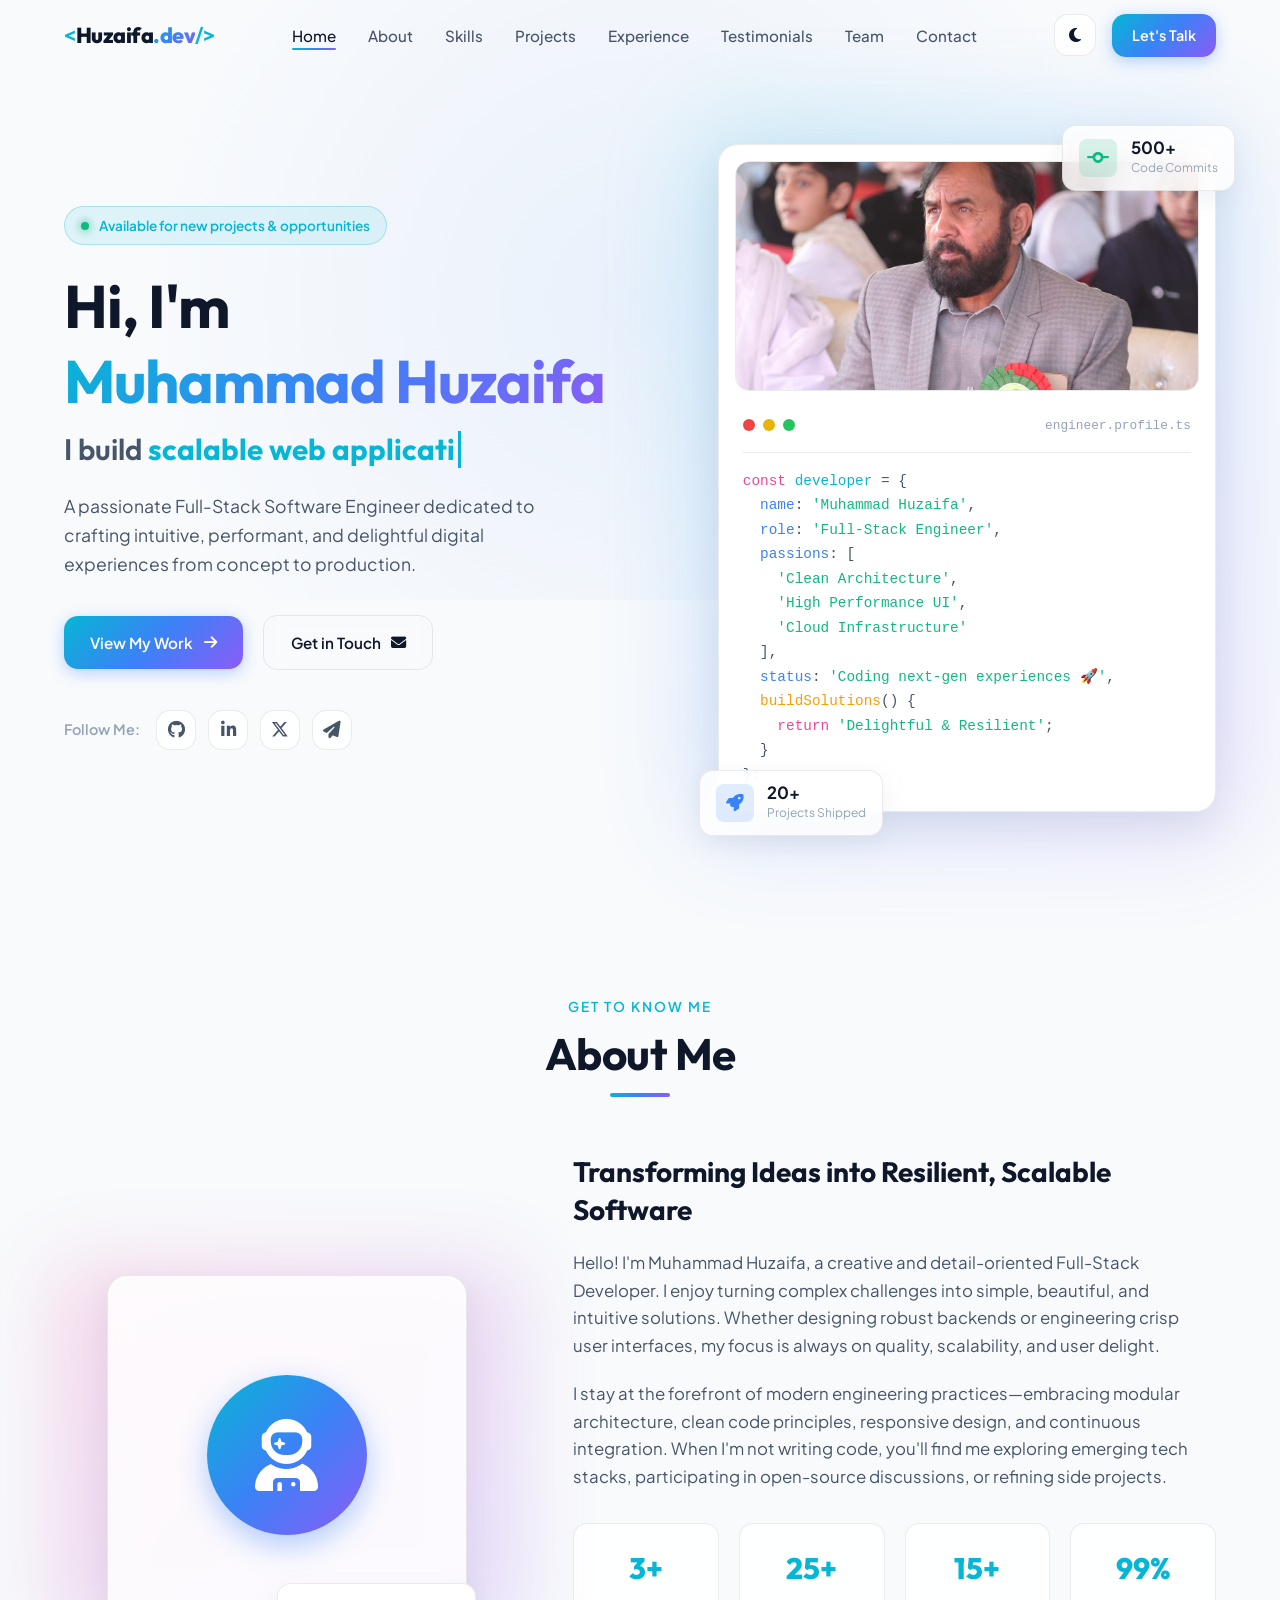
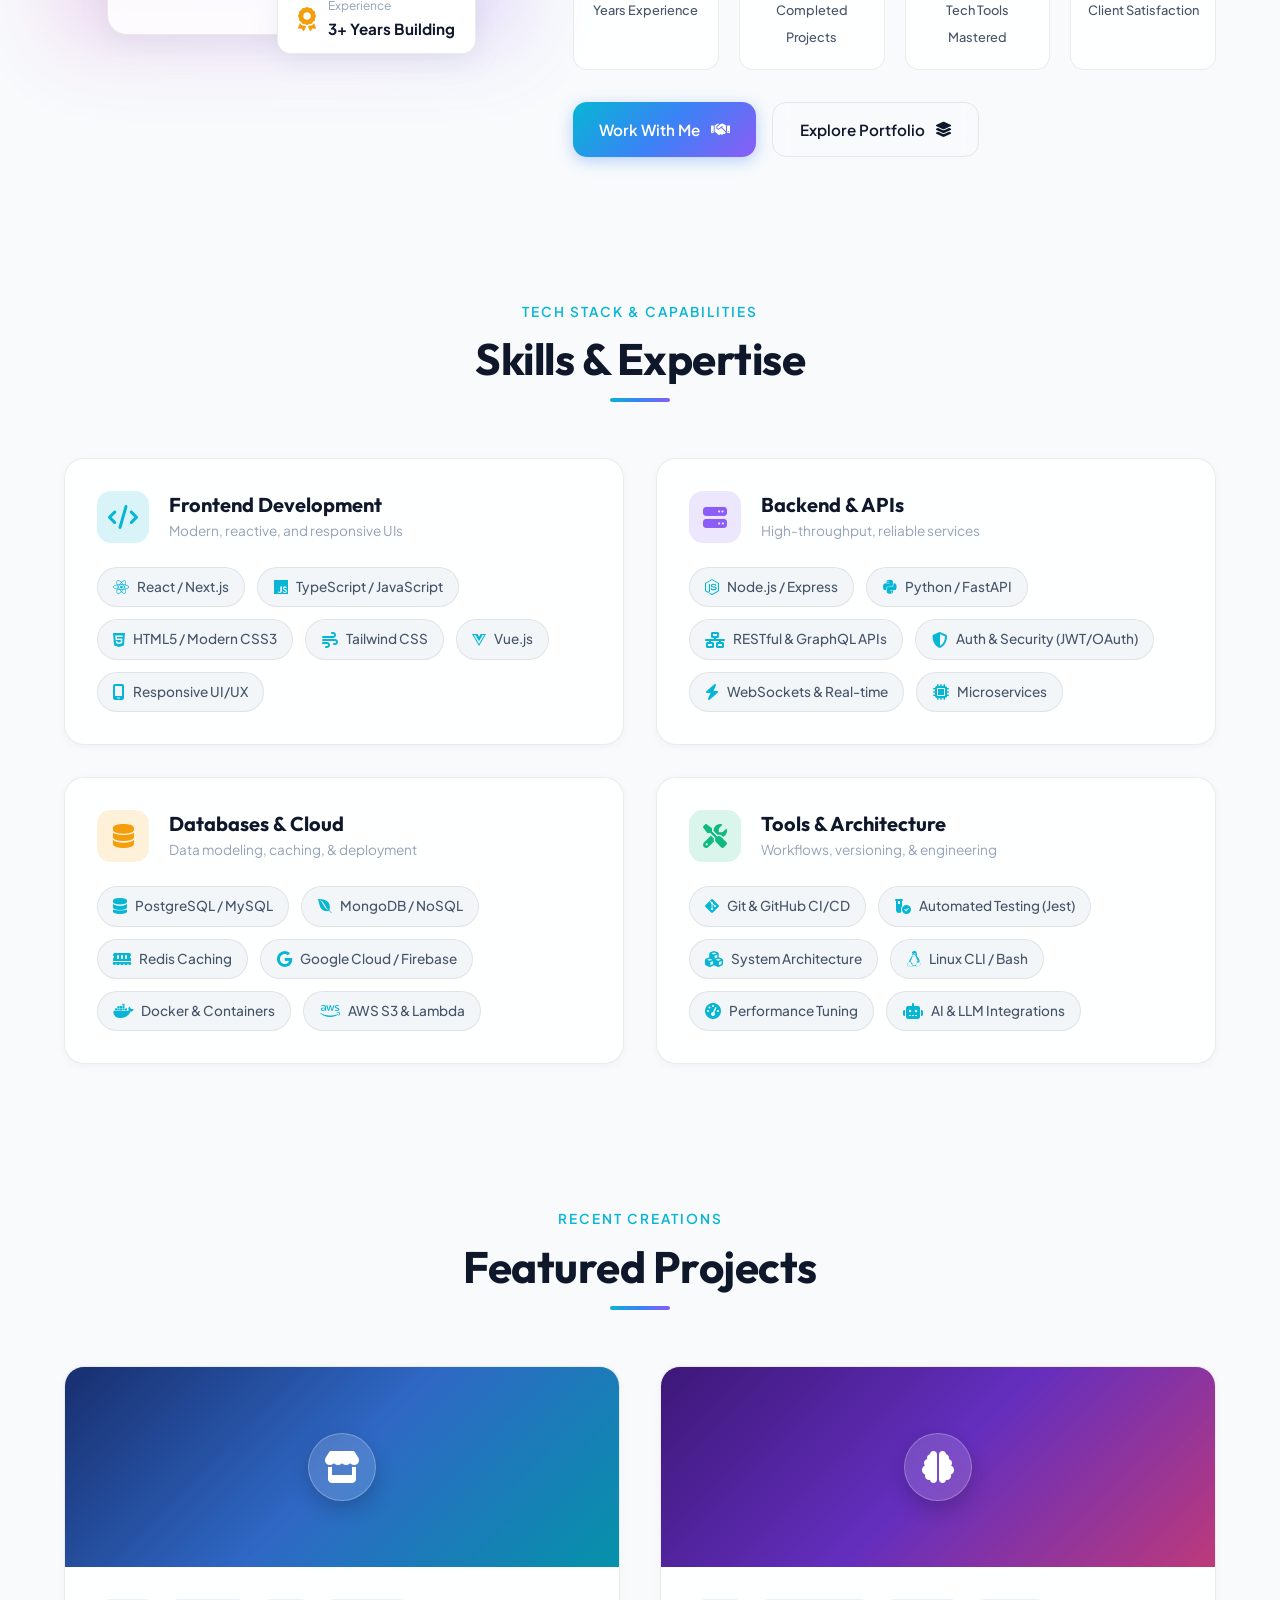
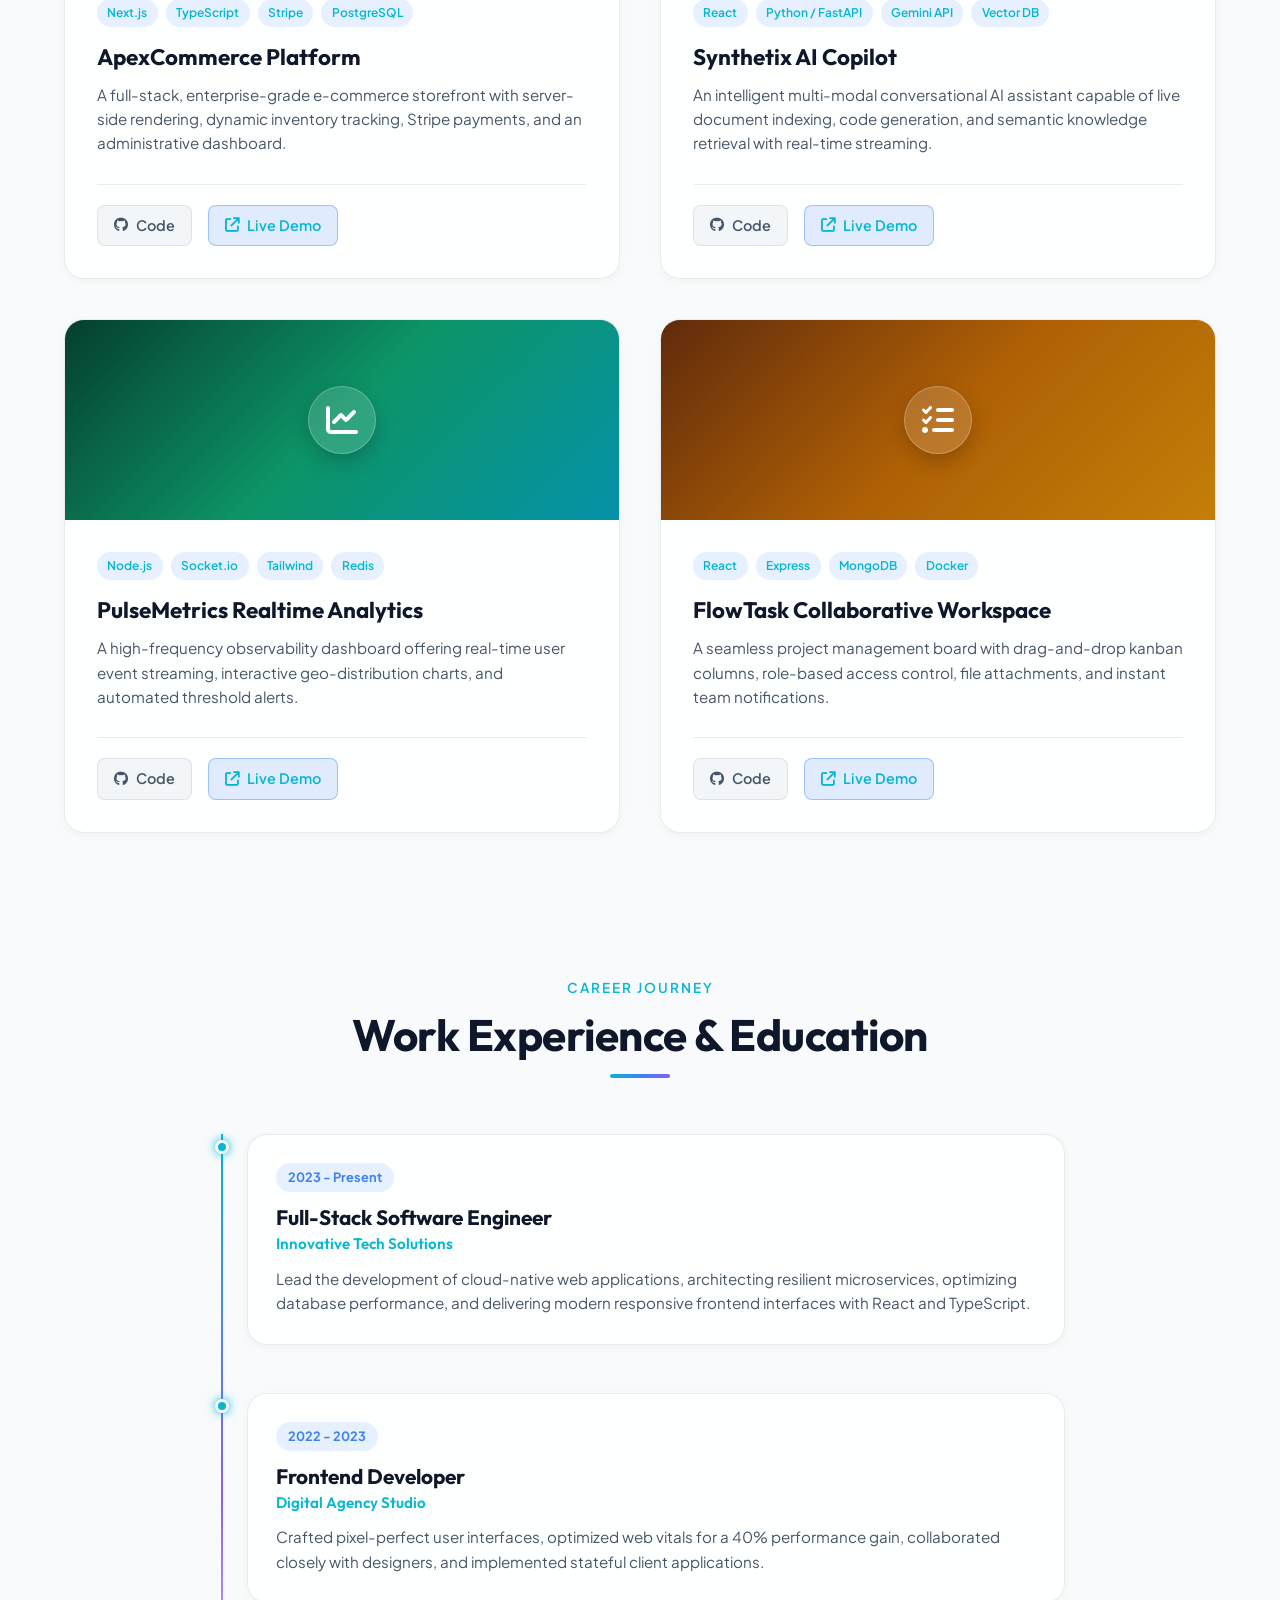
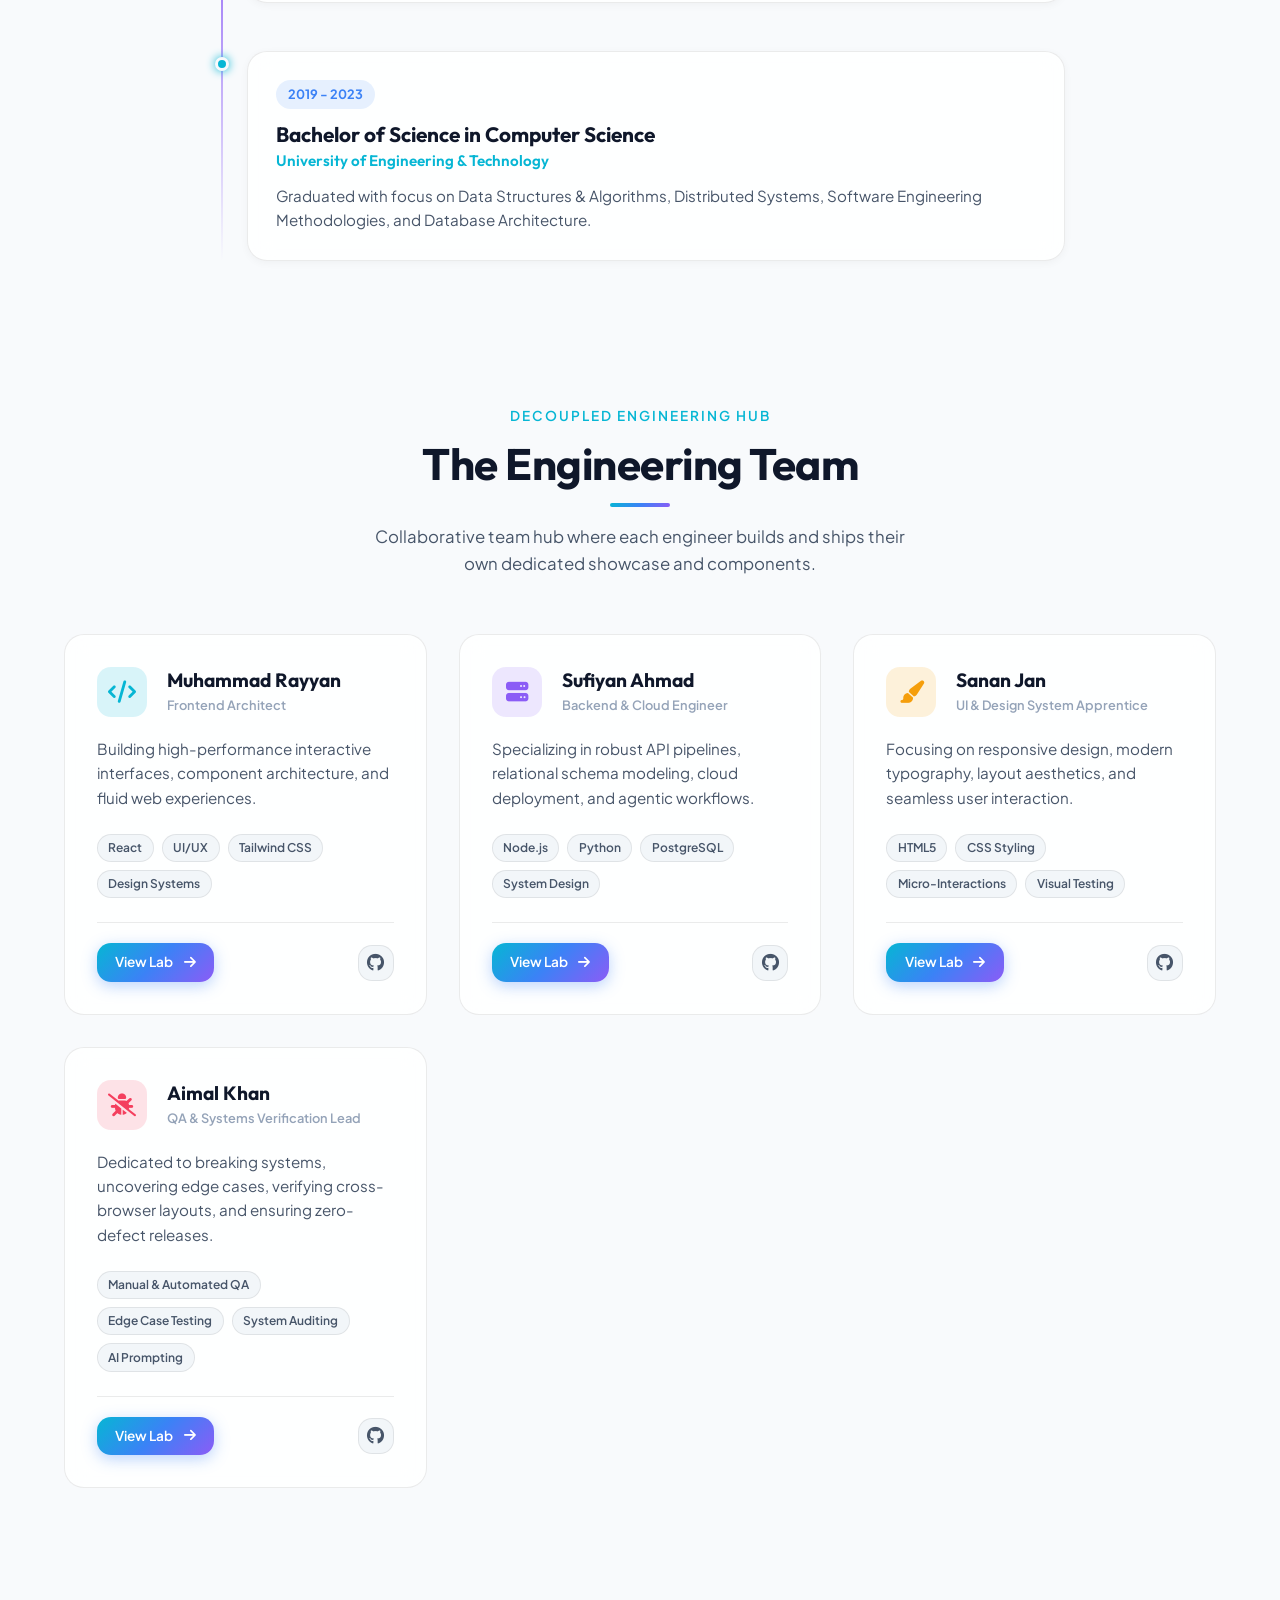
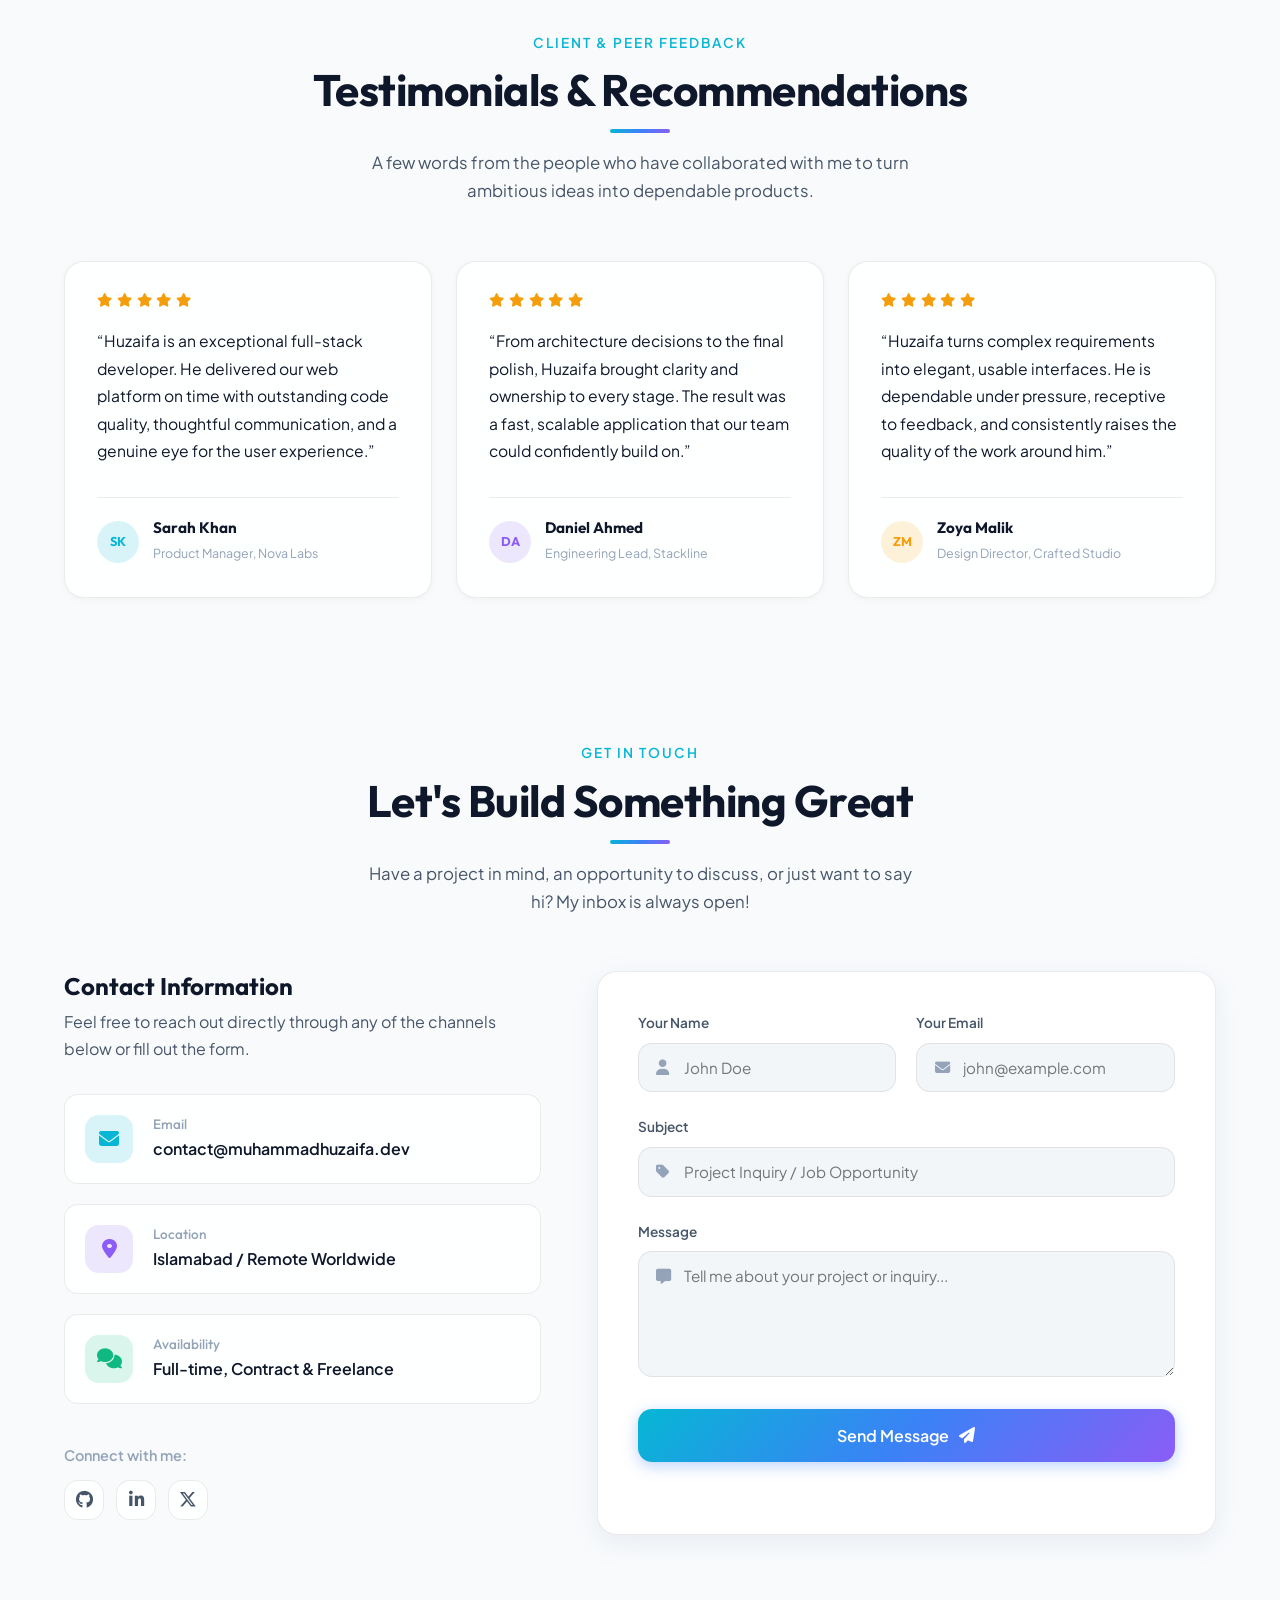
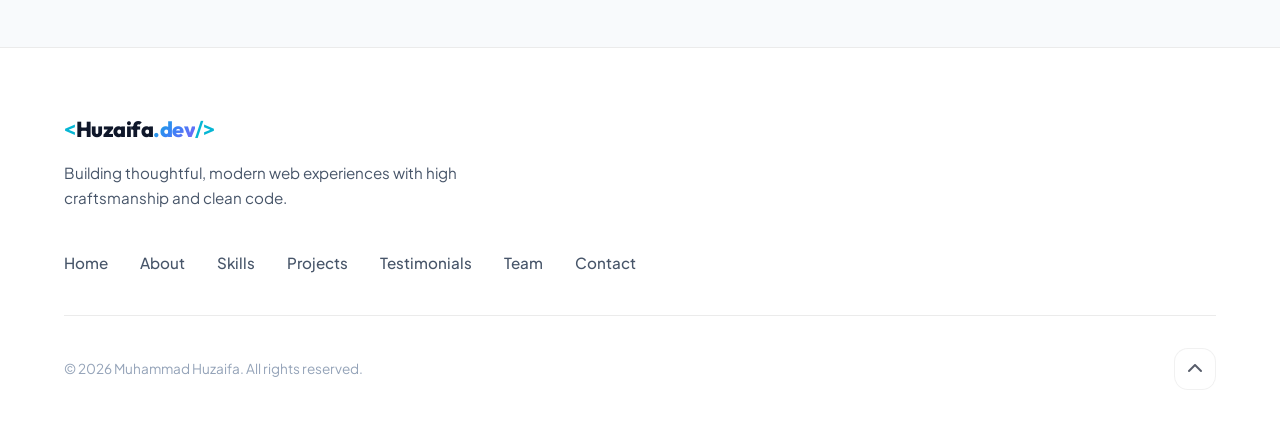
==== commit 1f41d2ed: "Merge 6ae732640bc0c9b6c8825206cb8162c7a0e694ce into 6114796c12070c36f90503c586c78b49e96162da" ====
--- a/index.html
+++ b/index.html
@@ -5,6 +5,23 @@
   <meta name="viewport" content="width=device-width, initial-scale=1.0">
   <title>Muhammad Huzaifa | Full-Stack Developer & Software Engineer</title>
   <meta name="description" content="Personal portfolio of Muhammad Huzaifa - Full-Stack Developer building modern, scalable web applications and digital experiences.">
+  
+  <!-- Favicon -->
+  <link rel="icon" type="image/svg+xml" href="favicon.svg">
+  
+  <!-- Open Graph / Facebook / LinkedIn / WhatsApp -->
+  <meta property="og:type" content="website">
+  <meta property="og:url" content="https://huzaifa0223.github.io/personal-portfolio/">
+  <meta property="og:title" content="Muhammad Huzaifa | Full-Stack Developer">
+  <meta property="og:description" content="Personal portfolio showcasing modern web applications, clean architecture, and digital experiences.">
+  <meta property="og:image" content="https://huzaifa0223.github.io/personal-portfolio/ceo.jpg">
+
+  <!-- Twitter / X -->
+  <meta name="twitter:card" content="summary_large_image">
+  <meta name="twitter:url" content="https://huzaifa0223.github.io/personal-portfolio/">
+  <meta name="twitter:title" content="Muhammad Huzaifa | Full-Stack Developer">
+  <meta name="twitter:description" content="Personal portfolio showcasing modern web applications, clean architecture, and digital experiences.">
+  <meta name="twitter:image" content="https://huzaifa0223.github.io/personal-portfolio/ceo.jpg">
   
   <!-- Google Fonts: Plus Jakarta Sans & Outfit -->
   <link rel="preconnect" href="https://fonts.googleapis.com">
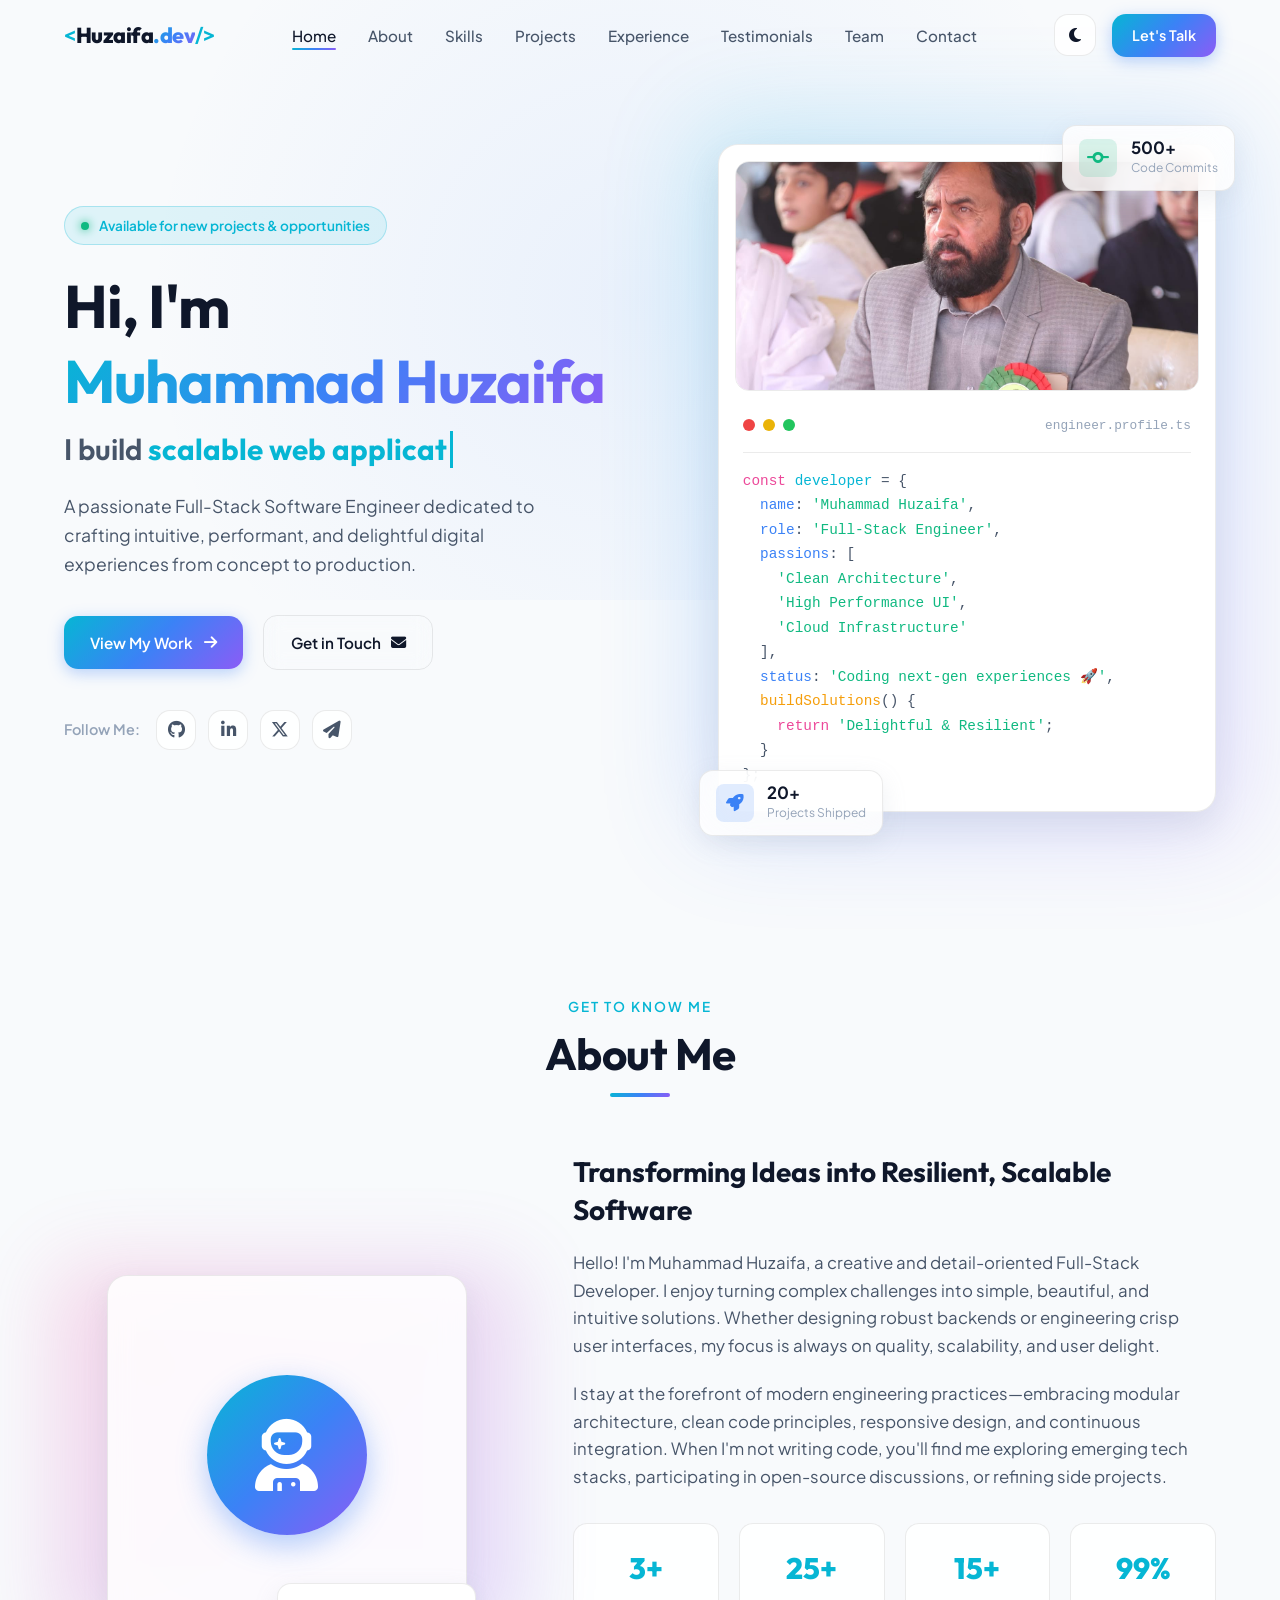
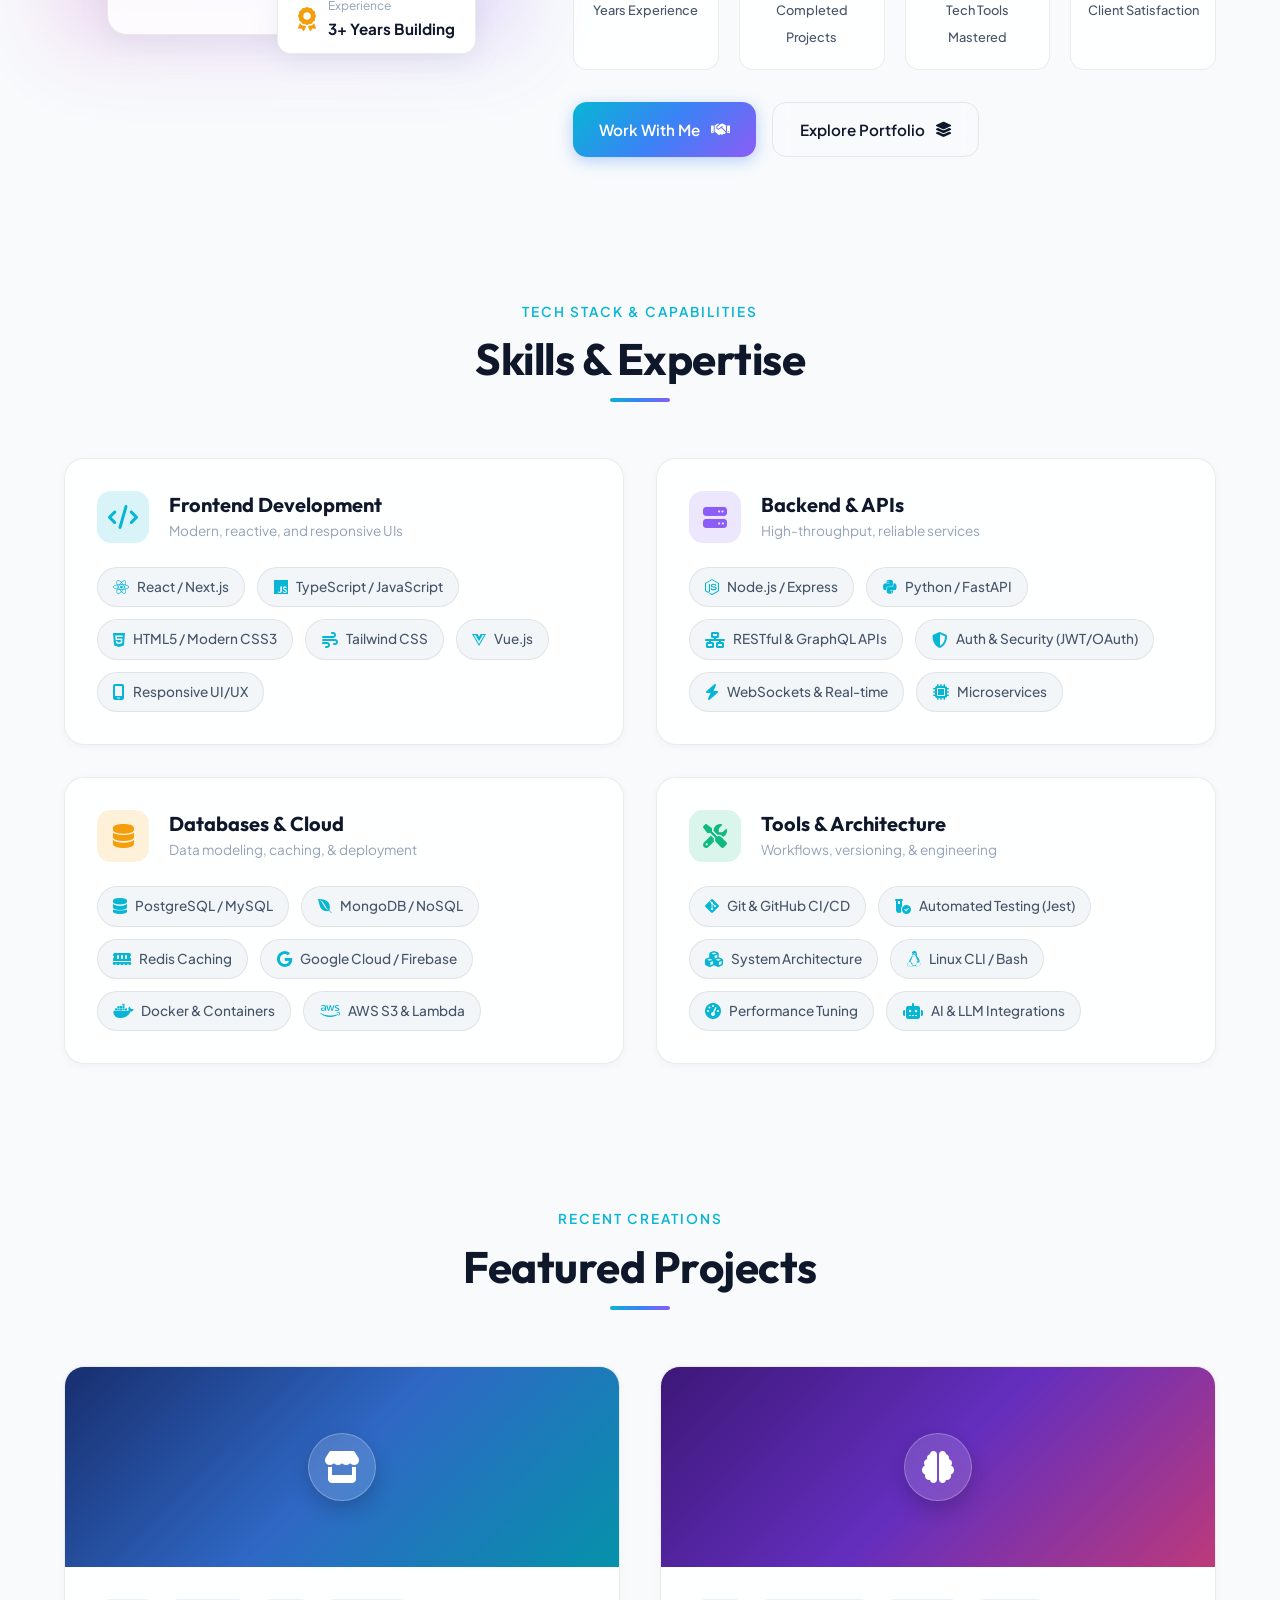
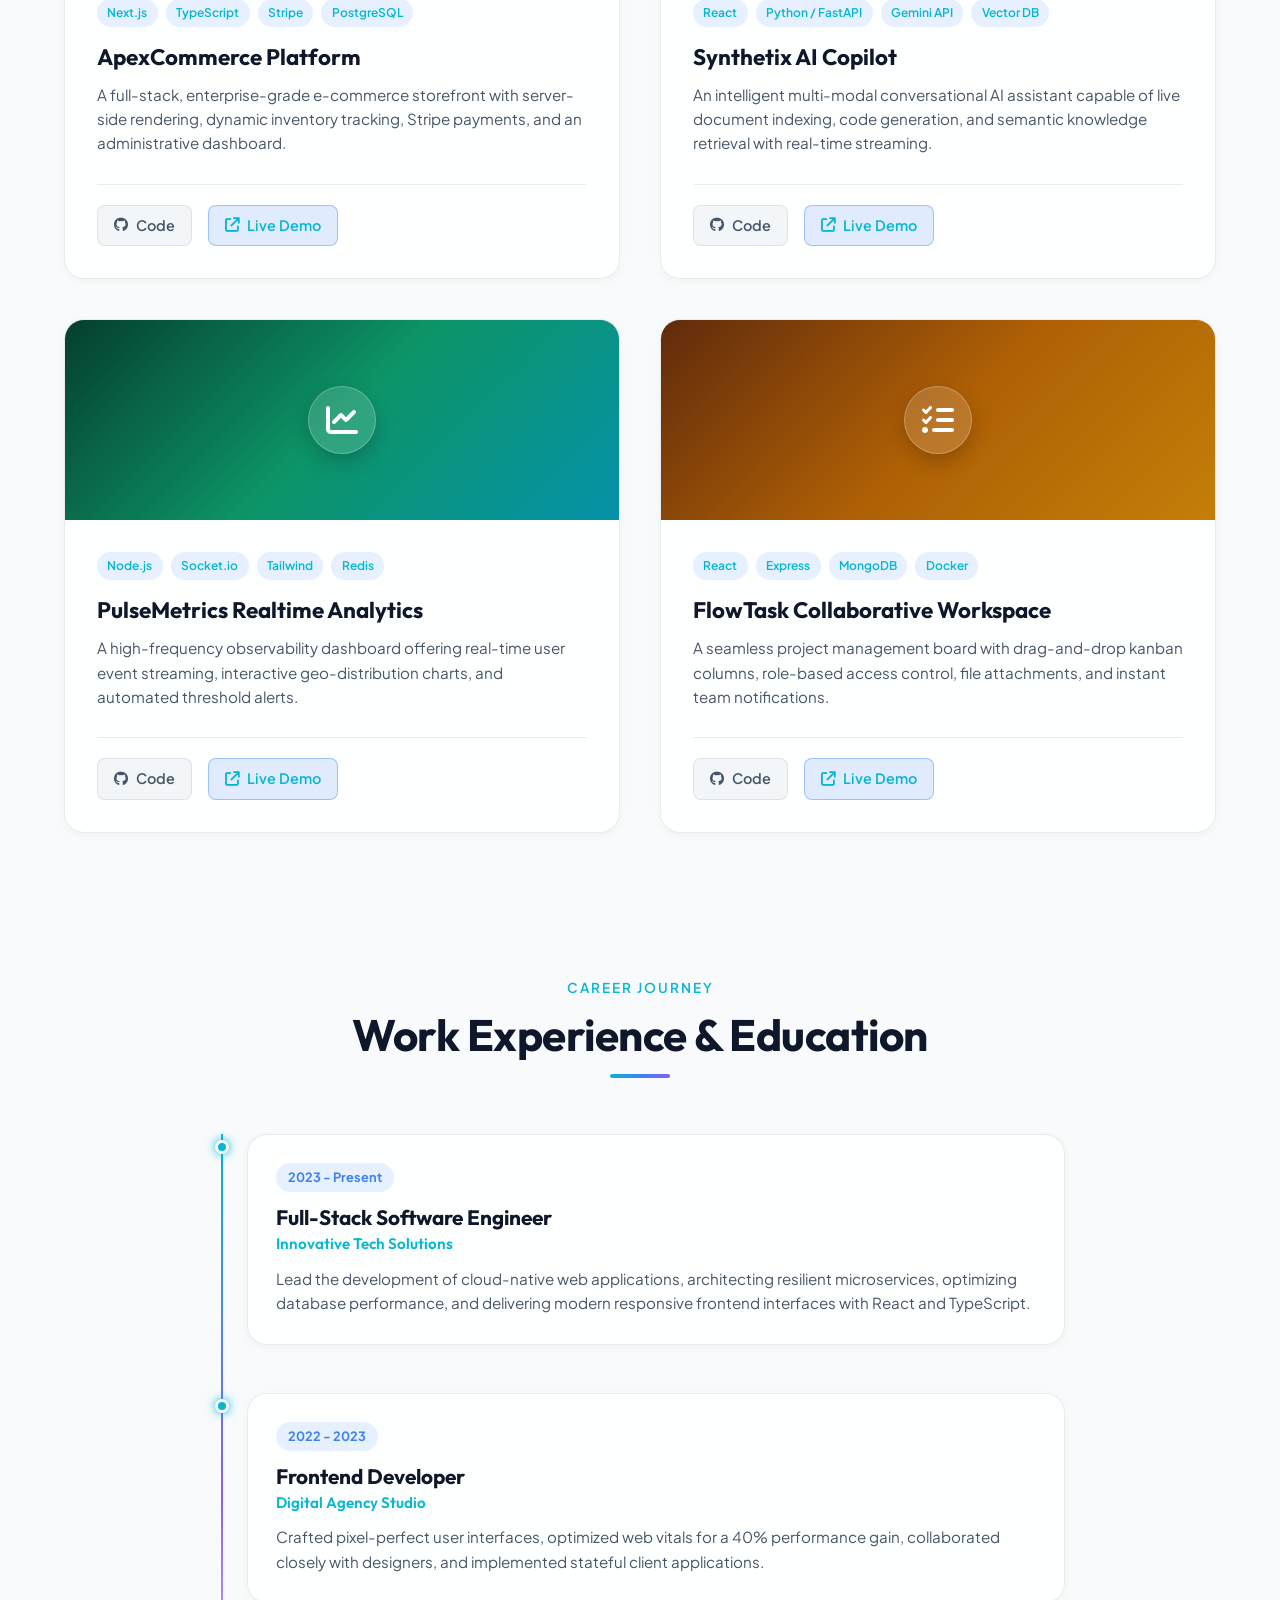
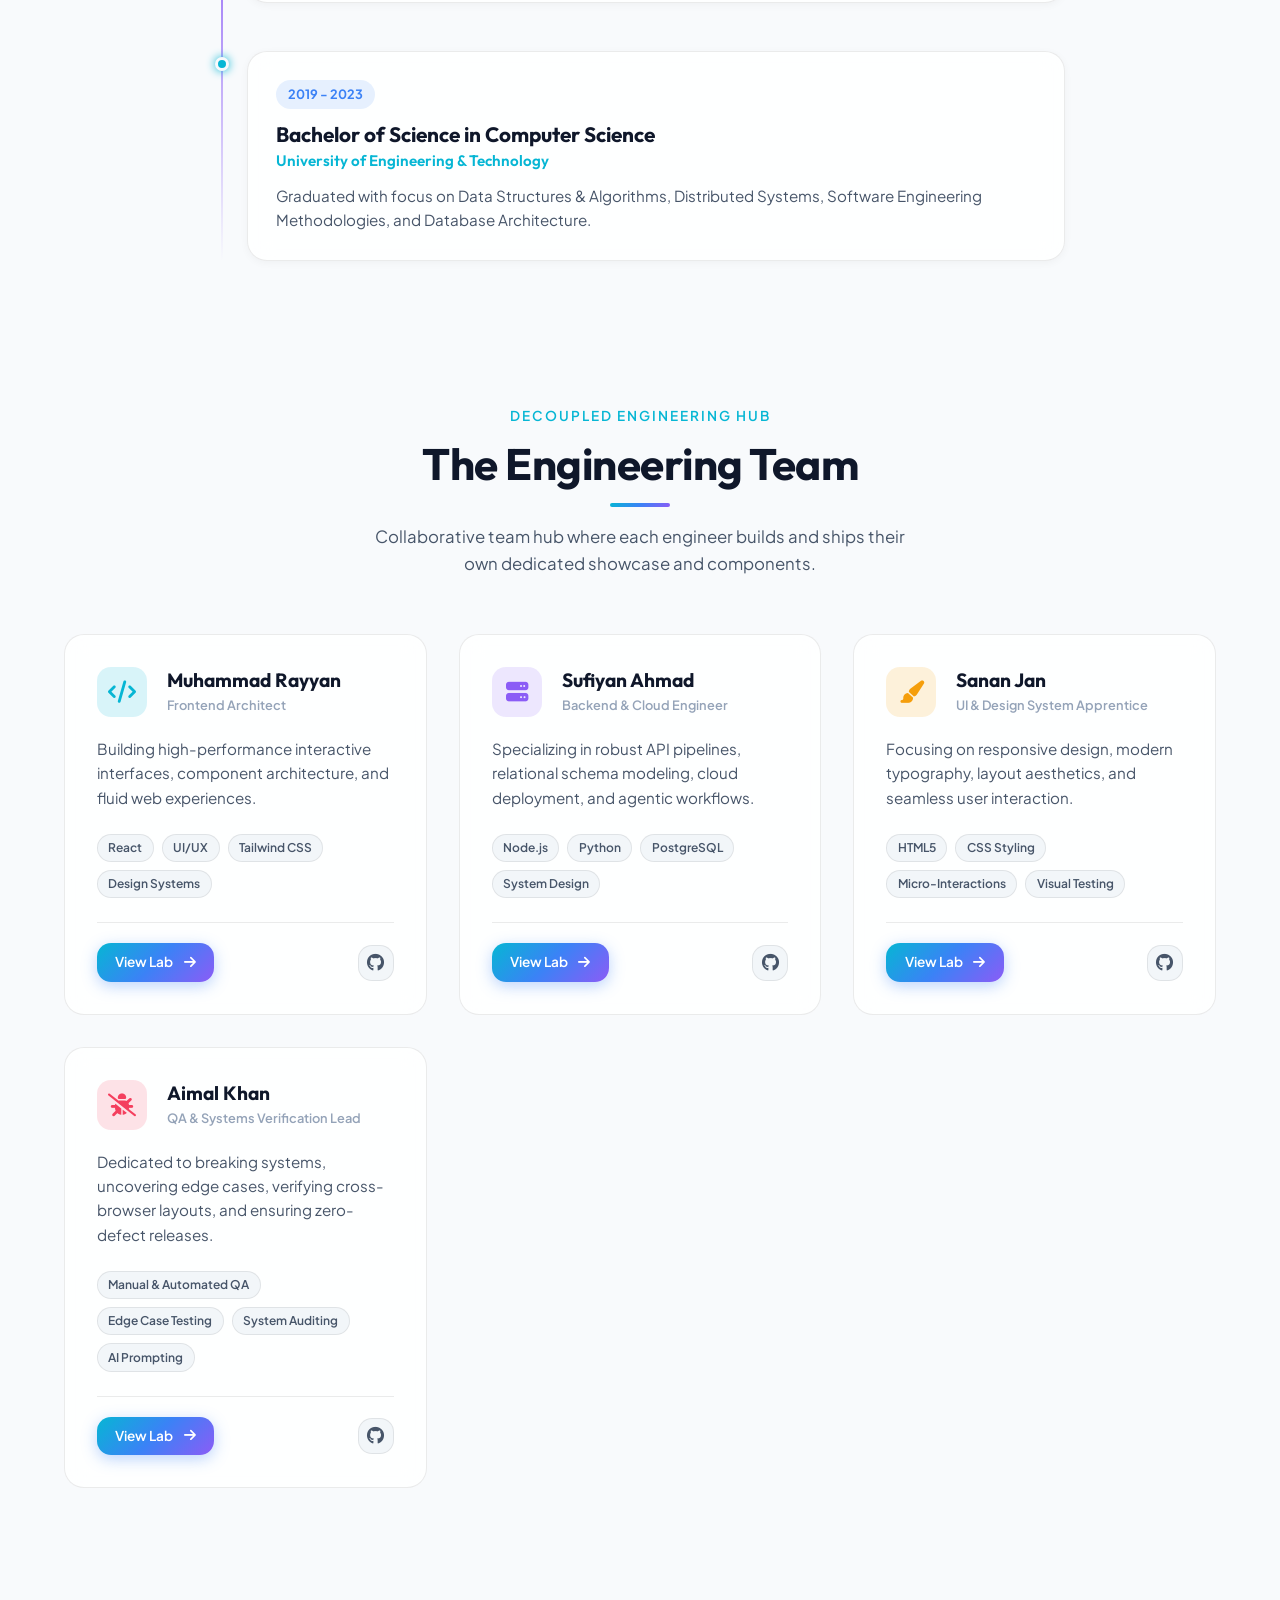
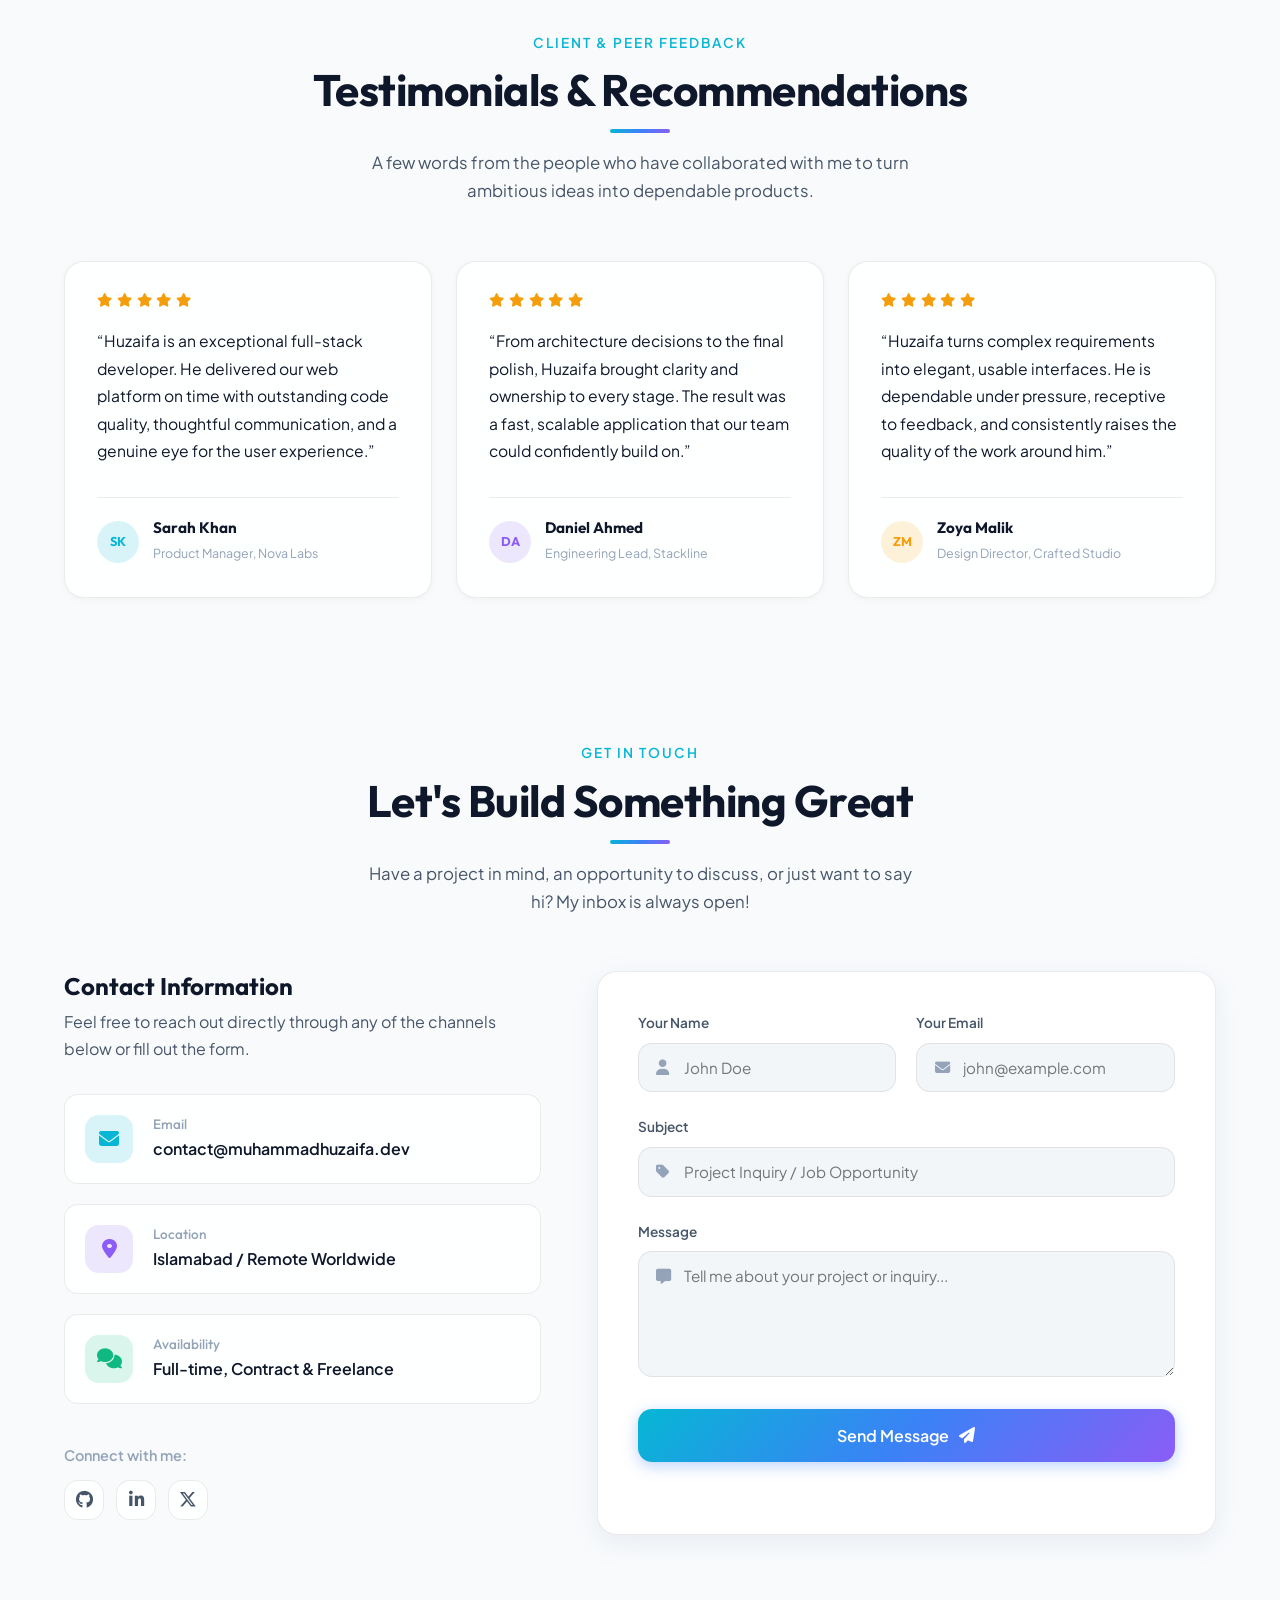
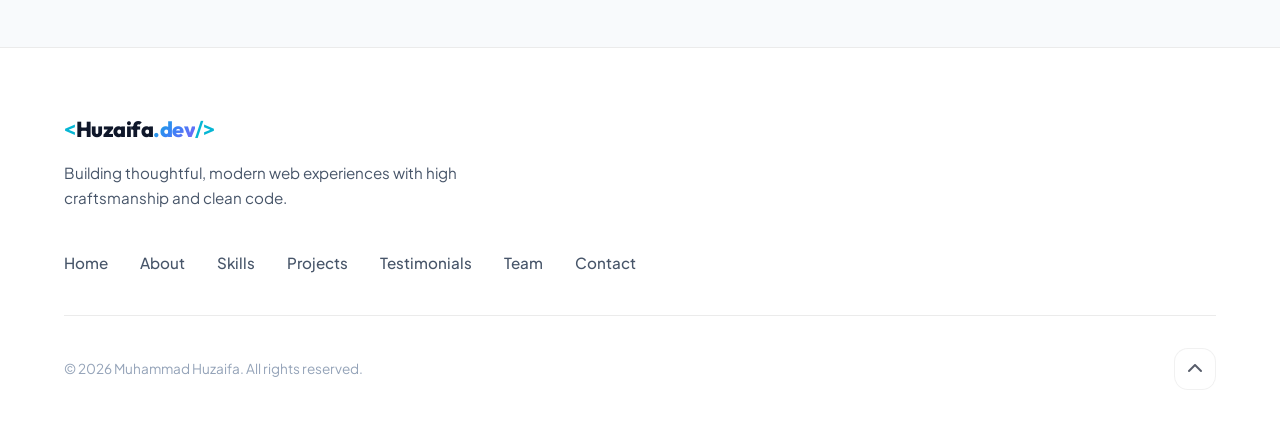
==== commit 8924fdf6: "Merge e6c85602affc4f9830d16a5e12a4619857841cbd into 6114796c12070c36f90503c586c78b49e96162da" ====
--- a/index.html
+++ b/index.html
@@ -5,10 +5,10 @@
   <meta name="viewport" content="width=device-width, initial-scale=1.0">
   <title>Muhammad Huzaifa | Full-Stack Developer & Software Engineer</title>
   <meta name="description" content="Personal portfolio of Muhammad Huzaifa - Full-Stack Developer building modern, scalable web applications and digital experiences.">
-  
+
   <!-- Favicon -->
   <link rel="icon" type="image/svg+xml" href="favicon.svg">
-  
+
   <!-- Open Graph / Facebook / LinkedIn / WhatsApp -->
   <meta property="og:type" content="website">
   <meta property="og:url" content="https://huzaifa0223.github.io/personal-portfolio/">
@@ -22,7 +22,7 @@
   <meta name="twitter:title" content="Muhammad Huzaifa | Full-Stack Developer">
   <meta name="twitter:description" content="Personal portfolio showcasing modern web applications, clean architecture, and digital experiences.">
   <meta name="twitter:image" content="https://huzaifa0223.github.io/personal-portfolio/ceo.jpg">
-  
+
   <!-- Google Fonts: Plus Jakarta Sans & Outfit -->
   <link rel="preconnect" href="https://fonts.googleapis.com">
   <link rel="preconnect" href="https://fonts.gstatic.com" crossorigin>
